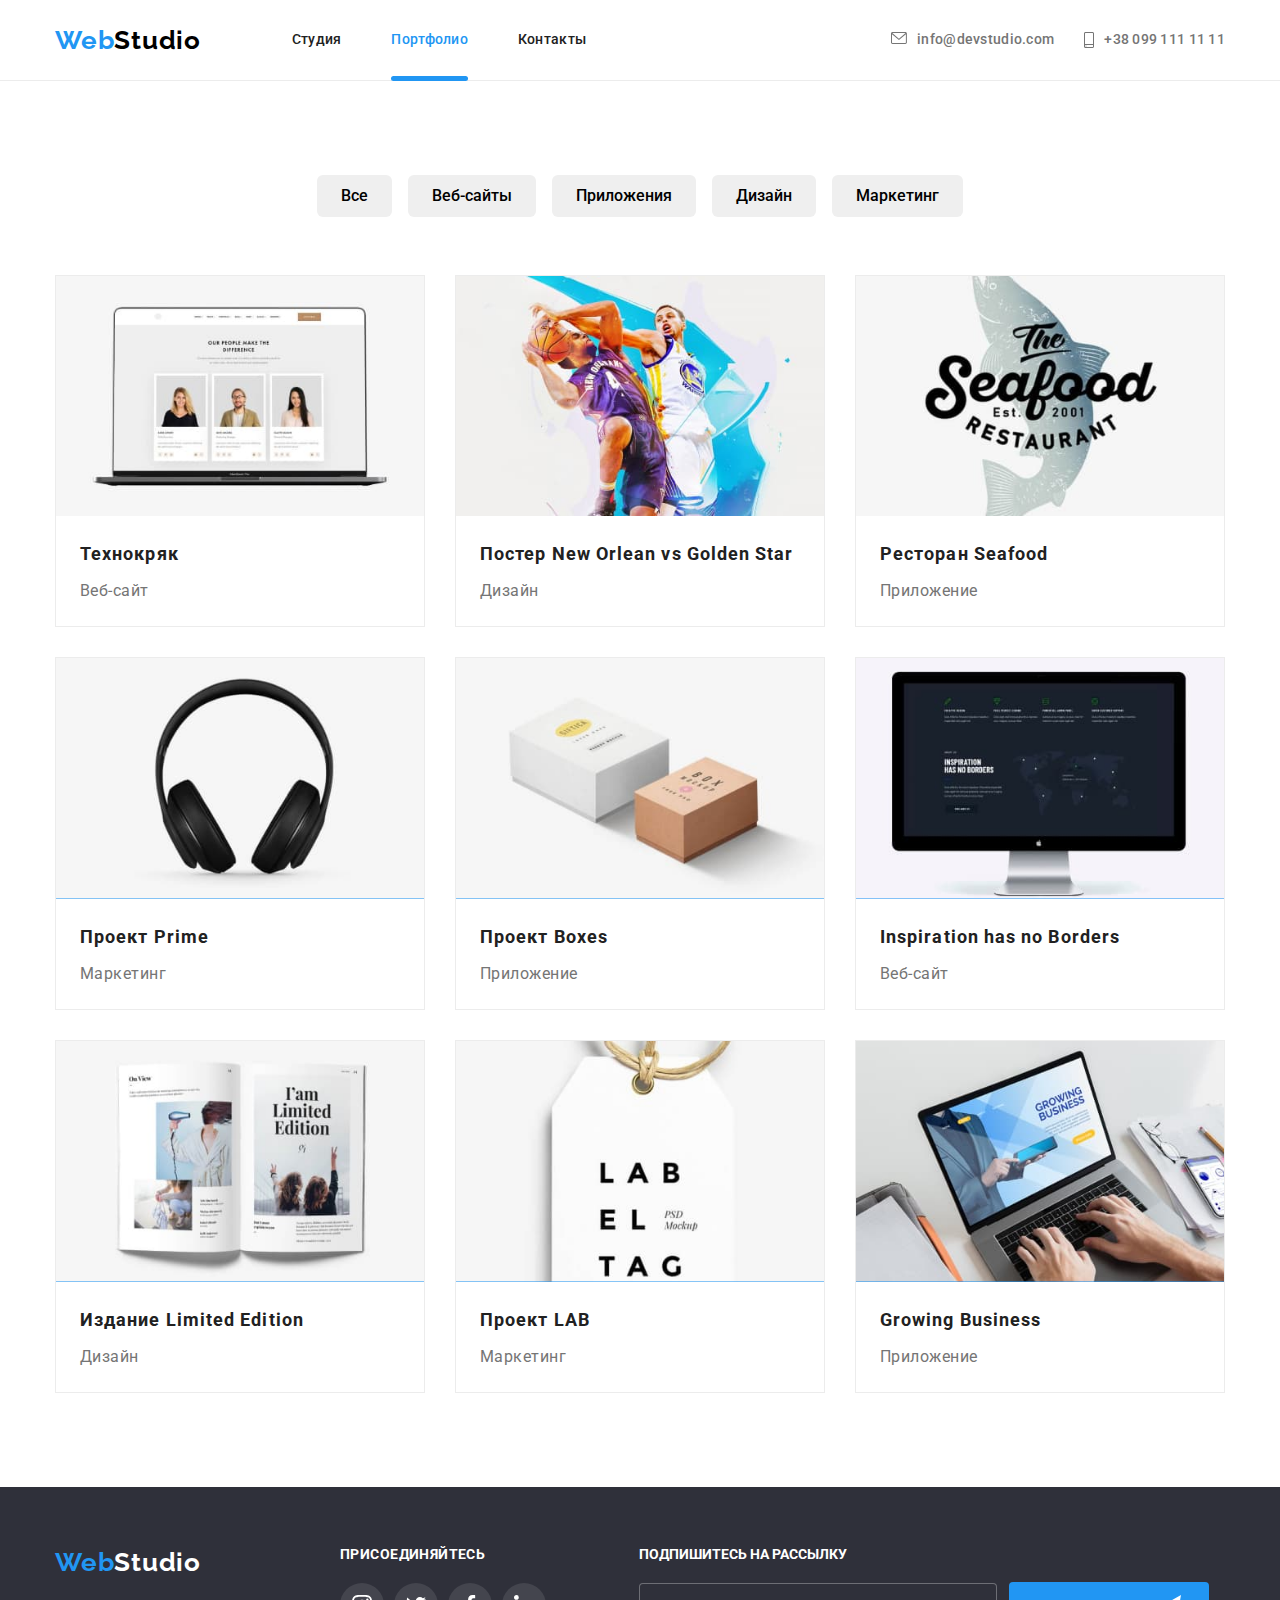
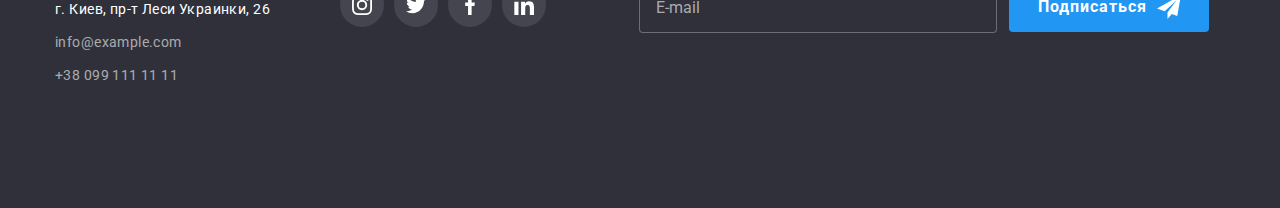
==== portfolio.html @ f733507c "запушил дз №8" ====
<!DOCTYPE html>
<html lang="ru">
  <head>
    <meta charset="UTF-8" />
    <meta http-equiv="X-UA-Compatible" content="IE=edge" />
    <meta name="viewport" content="width=device-width, initial-scale=1.0" />
    <title>Document</title>
    <link rel="preconnect" href="https://fonts.googleapis.com" />
    <link rel="preconnect" href="https://fonts.gstatic.com" crossorigin />
    <link
      href="https://fonts.googleapis.com/css2?family=Raleway:wght@700&family=Roboto:wght@400;500;700;900&display=swap"
      rel="stylesheet"
    />
    <link
      rel="stylesheet"
      href="https://cdnjs.cloudflare.com/ajax/libs/modern-normalize/1.1.0/modern-normalize.min.css"
    />
    <link rel="stylesheet" href="./css/main.min.css" />
  </head>
  <body>
    <header class="header">
      <div class="container--flex container">
        <div class="mobile-menu" id="mobile-menu" data-menu>
          <nav class="site-nav">
            <ul class="site-nav__list">
              <li class="site-nav__item">
                <a href="./index.html" class="site-nav__link">Студия</a>
              </li>
              <li class="site-nav__item">
                <a href="./portfolio.html" class="site-nav__link site-nav__link--current"
                  >Портфолио</a
                >
              </li>
              <li class="site-nav__item"><a href="" class="site-nav__link">Контакты</a></li>
            </ul>
          </nav>
          <ul class="contacts">
            <li class="contacts__item">
              <a class="contacts__link contacts__link--mail" href="mailto:info@devstudio.com">
                <svg class="contacts__icon contacts__icon--envelope">
                  <use href="./images/studio/sprite.svg#icon-envelope"></use>
                </svg>
                info@devstudio.com</a
              >
            </li>
            <li class="contacts__item">
              <a class="contacts__link contacts__link--tel" href="tel:+380991111111">
                <svg class="contacts__icon contacts__icon--smartphone">
                  <use href="./images/studio/sprite.svg#icon-smartphone"></use>
                </svg>
                +38 099 111 11 11</a
              >
            </li>
          </ul>
          <ul class="mobile-menu__list">
            <li class="mobile-menu__item"><a href="" class="mobile-menu__link">Intagram</a></li>
            <li class="mobile-menu__item"><a href="" class="mobile-menu__link">Twitter</a></li>
            <li class="mobile-menu__item"><a href="" class="mobile-menu__link">Facebook</a></li>
            <li class="mobile-menu__item"><a href="" class="mobile-menu__link">Linkedin</a></li>
          </ul>
        </div>
        <a class="header__logo" href="/">Web<span class="header__studio">Studio</span></a>
        <button
          type="button"
          -
          class="menu-button"
          aria-expanded="false"
          aria-controls="mobile-menu"
          data-menu-button
        >
          <svg
            class="mobile-button__icon"
            width="40px"
            height="40px"
            aria-label="Переключатель мобильного меню"
          >
            <use
              href="./images/mobile-menu-sprite.svg#icon-menu_40px"
              class="mobile-button__icon--menu"
            ></use>
            <use
              href="./images/mobile-menu-sprite.svg#icon-close_40px"
              class="mobile-button__icon--close"
            ></use>
          </svg>
        </button>
      </div>
    </header>
    <main>
      <section class="projects">
        <div class="container">
          <ul class="projects__list">
            <li class="projects__item"><button class="projects__btn" type="button">Все</button></li>
            <li class="projects__item">
              <button class="projects__btn" type="button">Веб-сайты</button>
            </li>
            <li class="projects__item">
              <button class="projects__btn" type="button">Приложения</button>
            </li>
            <li class="projects__item">
              <button class="projects__btn" type="button">Дизайн</button>
            </li>
            <li class="projects__item">
              <button class="projects__btn" type="button">Маркетинг</button>
            </li>
          </ul>
          <h1 class="visually-hidden">Примеры работ</h1>
          <ul class="works">
            <li class="works__item">
              <a class="works__link" href="">
                <div class="thumb">
                  <img
                    srcset="
                      ./images/portfolio/works-354px.jpg    354w,
                      ./images/portfolio/works-370px.jpg    370w,
                      ./images/portfolio/works-450px.jpg    450w,
                      ./images/portfolio/works-354px@2x.jpg 708w,
                      ./images/portfolio/works-370px@2x.jpg 740w,
                      ./images/portfolio/works-450px@2x.jpg 900w
                    "
                    src="./images/portfolio/works-354px.jpg"
                    sizes="(min-width:1200px)   33vw, (min-width:768px) 50vw, 100vw"
                    alt="Монитор с порртретами"
                    class="thumb__image"
                  />
                  <div class="thumb__description">
                    <p class="thumb__text">
                      Ресурс предлагает комплексные предложения с разным уровнем функционала и
                      сервисов. Все это позволит посетителю получить исчерпывающие сведения о
                      компании или частном лице.
                    </p>
                  </div>
                </div>
                <div class="works__name">
                  <h2 class="works__title">Технокряк</h2>
                  <p class="works__text">Веб-сайт</p>
                </div>
              </a>
            </li>
            <li class="works__item">
              <a class="works__link" href="">
                <div class="thumb">
                  <img
                    srcset="
                      ./images/portfolio/works1-354px.jpg    354w,
                      ./images/portfolio/works1-370px.jpg    370w,
                      ./images/portfolio/works1-450px.jpg    450w,
                      ./images/portfolio/works1-354px@2x.jpg 708w,
                      ./images/portfolio/works1-370px@2x.jpg 740w,
                      ./images/portfolio/works1-450px@2x.jpg 900w
                    "
                    src="./images/portfolio/works1-354px.jpg"
                    sizes="(min-width:1200px)   33vw, (min-width:768px) 50vw, 100vw"
                    alt="Игра в баскетбол"
                    class="thumb__image"
                  />
                  <div class="thumb__description">
                    <p class="thumb__text">
                      Ресурс предлагает комплексные предложения с разным уровнем функционала и
                      сервисов. Все это позволит посетителю получить исчерпывающие сведения о
                      компании или частном лице.
                    </p>
                  </div>
                </div>
                <div class="works__name">
                  <h2 class="works__title">Постер New Orlean vs Golden Star</h2>
                  <p class="works__text">Дизайн</p>
                </div>
              </a>
            </li>
            <li class="works__item">
              <a class="works__link" href="">
                <div class="thumb">
                  <img
                    srcset="
                      ./images/portfolio/works2-354px.jpg    354w,
                      ./images/portfolio/works2-370px.jpg    370w,
                      ./images/portfolio/works2-450px.jpg    450w,
                      ./images/portfolio/works2-354px@2x.jpg 708w,
                      ./images/portfolio/works2-370px@2x.jpg 740w,
                      ./images/portfolio/works2-450px@2x.jpg 900w
                    "
                    src="./images/portfolio/works2-354px.jpg"
                    sizes="(min-width:1200px)   33vw, (min-width:768px) 50vw, 100vw"
                    alt="Логотип ресторана"
                    class="thumb__image"
                  />
                  <div class="thumb__description">
                    <p class="thumb__text">
                      Ресурс предлагает комплексные предложения с разным уровнем функционала и
                      сервисов. Все это позволит посетителю получить исчерпывающие сведения о
                      компании или частном лице.
                    </p>
                  </div>
                </div>
                <div class="works__name">
                  <h2 class="works__title">Ресторан Seafood</h2>
                  <p class="works__text">Приложение</p>
                </div>
              </a>
            </li>
            <li class="works__item">
              <a class="works__link" href="">
                <div class="thumb">
                  <img
                    srcset="
                      ./images/portfolio/works3-354px.jpg    354w,
                      ./images/portfolio/works3-370px.jpg    370w,
                      ./images/portfolio/works3-450px.jpg    450w,
                      ./images/portfolio/works3-354px@2x.jpg 708w,
                      ./images/portfolio/works3-370px@2x.jpg 740w,
                      ./images/portfolio/works3-450px@2x.jpg 900w
                    "
                    src="./images/portfolio/works3-354px.jpg"
                    sizes="(min-width:1200px)   33vw, (min-width:768px) 50vw, 100vw"
                    alt="Наушники"
                    class="thumb__image"
                  />
                  <div class="thumb__description">
                    <p class="thumb__text">
                      Ресурс предлагает комплексные предложения с разным уровнем функционала и
                      сервисов. Все это позволит посетителю получить исчерпывающие сведения о
                      компании или частном лице.
                    </p>
                  </div>
                </div>
                <div class="works__name">
                  <h2 class="works__title">Проект Prime</h2>
                  <p class="works__text">Маркетинг</p>
                </div>
              </a>
            </li>
            <li class="works__item">
              <a class="works__link" href=""
                ><div class="thumb">
                  <img
                    srcset="
                      ./images/portfolio/works4-354px.jpg    354w,
                      ./images/portfolio/works4-370px.jpg    370w,
                      ./images/portfolio/works4-450px.jpg    450w,
                      ./images/portfolio/works4-354px@2x.jpg 708w,
                      ./images/portfolio/works4-370px@2x.jpg 740w,
                      ./images/portfolio/works4-450px@2x.jpg 900w
                    "
                    src="./images/portfolio/works4-354px.jpg"
                    sizes="(min-width:1200px)   33vw, (min-width:768px) 50vw, 100vw"
                    alt="Коробки"
                    class="thumb__image"
                  />
                  <div class="thumb__description">
                    <p class="thumb__text">
                      Ресурс предлагает комплексные предложения с разным уровнем функционала и
                      сервисов. Все это позволит посетителю получить исчерпывающие сведения о
                      компании или частном лице.
                    </p>
                  </div>
                </div>
                <div class="works__name">
                  <h2 class="works__title">Проект Boxes</h2>
                  <p class="works__text">Приложение</p>
                </div>
              </a>
            </li>
            <li class="works__item">
              <a class="works__link" href=""
                ><div class="thumb">
                  <img
                    srcset="
                      ./images/portfolio/works5-354px.jpg    354w,
                      ./images/portfolio/works5-370px.jpg    370w,
                      ./images/portfolio/works5-450px.jpg    450w,
                      ./images/portfolio/works5-354px@2x.jpg 708w,
                      ./images/portfolio/works5-370px@2x.jpg 740w,
                      ./images/portfolio/works5-450px@2x.jpg 900w
                    "
                    src="./images/portfolio/works5-354px.jpg"
                    sizes="(min-width:1200px)   33vw, (min-width:768px) 50vw, 100vw"
                    alt="Монитор"
                    class="thumb__image"
                  />
                  <div class="thumb__description">
                    <p class="thumb__text">
                      Ресурс предлагает комплексные предложения с разным уровнем функционала и
                      сервисов. Все это позволит посетителю получить исчерпывающие сведения о
                      компании или частном лице.
                    </p>
                  </div>
                </div>
                <div class="works__name">
                  <h2 class="works__title">Inspiration has no Borders</h2>
                  <p class="works__text">Веб-сайт</p>
                </div>
              </a>
            </li>
            <li class="works__item">
              <a class="works__link" href=""
                ><div class="thumb">
                  <img
                    srcset="
                      ./images/portfolio/works6-354px.jpg    354w,
                      ./images/portfolio/works6-370px.jpg    370w,
                      ./images/portfolio/works6-450px.jpg    450w,
                      ./images/portfolio/works6-354px@2x.jpg 708w,
                      ./images/portfolio/works6-370px@2x.jpg 740w,
                      ./images/portfolio/works6-450px@2x.jpg 900w
                    "
                    src="./images/portfolio/works6-354px.jpg"
                    sizes="(min-width:1200px)   33vw, (min-width:768px) 50vw, 100vw"
                    alt="Журнал"
                    class="thumb__image"
                  />
                  <div class="thumb__description">
                    <p class="thumb__text">
                      Ресурс предлагает комплексные предложения с разным уровнем функционала и
                      сервисов. Все это позволит посетителю получить исчерпывающие сведения о
                      компании или частном лице.
                    </p>
                  </div>
                </div>
                <div class="works__name">
                  <h2 class="works__title">Издание Limited Edition</h2>
                  <p class="works__text">Дизайн</p>
                </div>
              </a>
            </li>
            <li class="works__item">
              <a class="works__link" href=""
                ><div class="thumb">
                  <img
                    srcset="
                      ./images/portfolio/works7-354px.jpg    354w,
                      ./images/portfolio/works7-370px.jpg    370w,
                      ./images/portfolio/works7-450px.jpg    450w,
                      ./images/portfolio/works7-354px@2x.jpg 708w,
                      ./images/portfolio/works7-370px@2x.jpg 740w,
                      ./images/portfolio/works7-450px@2x.jpg 900w
                    "
                    src="./images/portfolio/works7-354px.jpg"
                    sizes="(min-width:1200px)   33vw, (min-width:768px) 50vw, 100vw"
                    alt="Бирка с названием"
                    class="thumb__image"
                  />
                  <div class="thumb__description">
                    <p class="thumb__text">
                      Ресурс предлагает комплексные предложения с разным уровнем функционала и
                      сервисов. Все это позволит посетителю получить исчерпывающие сведения о
                      компании или частном лице.
                    </p>
                  </div>
                </div>
                <div class="works__name">
                  <h2 class="works__title">Проект LAB</h2>
                  <p class="works__text">Маркетинг</p>
                </div>
              </a>
            </li>
            <li class="works__item">
              <a class="works__link" href=""
                ><div class="thumb">
                  <img
                    srcset="
                      ./images/portfolio/works8-354px.jpg    354w,
                      ./images/portfolio/works8-370px.jpg    370w,
                      ./images/portfolio/works8-450px.jpg    450w,
                      ./images/portfolio/works8-354px@2x.jpg 708w,
                      ./images/portfolio/works8-370px@2x.jpg 740w,
                      ./images/portfolio/works8-450px@2x.jpg 900w
                    "
                    src="./images/portfolio/works8-354px.jpg"
                    sizes="(min-width:1200px)   33vw, (min-width:768px) 50vw, 100vw"
                    alt="Работа за ноутбуком"
                    class="thumb__image"
                  />
                  <div class="thumb__description">
                    <p class="thumb__text">
                      Ресурс предлагает комплексные предложения с разным уровнем функционала и
                      сервисов. Все это позволит посетителю получить исчерпывающие сведения о
                      компании или частном лице.
                    </p>
                  </div>
                </div>
                <div class="works__name">
                  <h2 class="works__title">Growing Business</h2>
                  <p class="works__text">Приложение</p>
                </div>
              </a>
            </li>
          </ul>
        </div>
      </section>
    </main>
    <footer class="footer">
      <div class="container">
        <div class="flexbox">
          <div class="info">
            <a class="header__logo" href="/"
              >Web<span class="header__studio--white">Studio</span></a
            >
            <ul class="info__list">
              <li class="info__item">
                <p class="info__adress">г. Киев, пр-т Леси Украинки, 26</p>
              </li>
              <li class="info__item">
                <a class="info__link" href="mailto:info@example.com">info@example.com</a>
              </li>
              <li class="info__item">
                <a class="info__link" href="tel:+380991111111">+38 099 111 11 11</a>
              </li>
            </ul>
          </div>
          <div class="footer__socials">
            <h2 class="socials__title">Присоединяйтесь</h2>
            <ul class="socials socials--footer">
              <li class="socials__item">
                <a href="" class="socials__link socials__link--white">
                  <svg class="socials__icon">
                    <use href="./images/studio/sprite.svg#icon-instagram"></use>
                  </svg>
                </a>
              </li>
              <li class="socials__item">
                <a href="" class="socials__link socials__link--white">
                  <svg class="socials__icon">
                    <use href="./images/studio/sprite.svg#icon-twitter"></use>
                  </svg>
                </a>
              </li>
              <li class="socials__item">
                <a href="" class="socials__link socials__link--white">
                  <svg class="socials__icon">
                    <use href="./images/studio/sprite.svg#icon-facebook"></use>
                  </svg>
                </a>
              </li>
              <li class="socials__item">
                <a href="" class="socials__link socials__link--white">
                  <svg class="socials__icon">
                    <use href="./images/studio/sprite.svg#icon-linkedin"></use>
                  </svg>
                </a>
              </li>
            </ul>
          </div>
          <form class="subscribe" name="subscribe">
            <label class="subscribe__label" for="footer-label">ПОДПИШИТЕСЬ НА РАССЫЛКУ</label>
            <input
              class="subscribe__input"
              type="email"
              name="email"
              placeholder="E-mail"
              id="footer-label"
            />
            <button class="subscribe__button" type="submit">
              <span class="subscribe__text">Подписаться</span>
              <svg class="subscribe__icon" height="24px" weith="24px">
                <use href="./images/studio/sprite.svg#icon-send"></use>
              </svg>
            </button>
          </form>
        </div>
      </div>
    </footer>
    <script src="./js/menu.js"></script>
  </body>
</html>
---- css/main.min.css ----
html{-webkit-box-sizing:border-box;box-sizing:border-box}*,*::before,*::after{-webkit-box-sizing:inherit;box-sizing:inherit}body{color:#757575}:root{--main-animation: cubic-bezier(0.4, 0, 0.2, 1)}.container{padding-left:15px;padding-right:15px;margin:0 auto;width:100%}@media screen and (min-width: 480px){.container{width:480px}}@media screen and (min-width: 768px){.container{width:768px}}@media screen and (min-width: 1200px){.container{width:1200px}}.container--flex{display:-webkit-box;display:-ms-flexbox;display:flex;-webkit-box-align:center;-ms-flex-align:center;align-items:center;-webkit-box-pack:justify;-ms-flex-pack:justify;justify-content:space-between}@media screen and (min-width: 768px){.container--flex{-webkit-box-orient:horizontal;-webkit-box-direction:reverse;-ms-flex-direction:row-reverse;flex-direction:row-reverse;-webkit-box-pack:justify;-ms-flex-pack:justify;justify-content:space-between}}.section{padding-top:60px;padding-bottom:60px}@media screen and (min-width: 1200px){.section{padding-bottom:0;padding-top:94px}}.section__title{margin-top:0;margin-bottom:50px;color:#212121;text-align:center}.visually-hidden{position:absolute;white-space:nowrap;margin:-1px;width:1px;height:1px;overflow:hidden;border:0;padding:0;clip:rect(0 0 0 0);-webkit-clip-path:inset(50%);clip-path:inset(50%)}body{font-family:Roboto,sans-serif}main{letter-spacing:.03em}.header__logo{font-family:Raleway,cursive;font-weight:700;font-size:24px;line-height:1.16;letter-spacing:.03em}@media screen and (min-width: 1200px){.header__logo{font-size:26px;line-height:1.19}}.site-nav__link{font-weight:500;font-size:40px;line-height:1.18;letter-spacing:.02em}@media screen and (min-width: 768px){.site-nav__link{font-size:14px;line-height:1.14}}.contacts__link--tel{font-size:34px;line-height:1.18;font-weight:500;letter-spacing:.02em}.contacts__link--mail{font-size:24px;line-height:1.16;font-weight:500;letter-spacing:.02em}@media screen and (min-width: 768px){.contacts__link{font-weight:500;font-size:12px;line-height:1.16;letter-spacing:.02em}}@media screen and (min-width: 1200px){.contacts__link{font-size:14px;line-height:1.14}}.mobile-menu__item{font-weight:500;font-size:18px;line-height:1.2;letter-spacing:.02em}.hero__button{font-weight:700;font-size:16px;line-height:1.9;letter-spacing:.06em}.section__title{font-weight:700;font-size:36px;line-height:1.17}.hero__title{font-family:"Roboto";font-weight:900;font-size:26px;line-height:1.62;text-align:center;letter-spacing:.06em;text-transform:uppercase}@media screen and (min-width: 1200px){.hero__title{font-size:44px;line-height:1.36}}.feutures__title{font-weight:700;font-size:14px;line-height:1.14;text-transform:uppercase}.feutures__text{font-size:14px;line-height:1.71}.examples__text{font-weight:700;font-size:14px;line-height:1.14;text-align:center;letter-spacing:.03em;text-transform:uppercase}.staff__name{font-weight:500;font-size:16px;line-height:1.19}.info__adress{font-size:14px;line-height:1.71;letter-spacing:.03em}.info__link{font-size:14px;line-height:1.71;letter-spacing:.03em}.socials__title{font-weight:700;font-size:14px;line-height:1.14;letter-spacing:.03em;text-transform:uppercase}.subscribe__label{font-weight:700;font-size:14px;line-height:1.14;text-transform:uppercase}.subscribe__input::-webkit-input-placeholder{font-weight:400;font-size:16px;line-height:1.25}.subscribe__input::-moz-placeholder{font-weight:400;font-size:16px;line-height:1.25}.subscribe__input:-ms-input-placeholder{font-weight:400;font-size:16px;line-height:1.25}.subscribe__input::-ms-input-placeholder{font-weight:400;font-size:16px;line-height:1.25}.subscribe__input::placeholder{font-weight:400;font-size:16px;line-height:1.25}.subscribe__button{font-weight:700;font-size:16px;line-height:1.87;letter-spacing:.06em}.projects__btn{font-family:Roboto,sans-serif;font-weight:500;font-size:16px;line-height:1.6}.works__title{font-weight:700;font-size:18px;line-height:2;letter-spacing:.06em}.works__text{font-size:16px;line-height:1.9}.thumb__text{font-weight:400;font-size:18px;line-height:28px}.request__text{font-weight:700;font-size:20px;line-height:1.15}.request__label{font-weight:400;font-size:12px;line-height:1.17;letter-spacing:.01em}.comment-area::-webkit-input-placeholder{font-weight:400;font-size:12px;line-height:14px;letter-spacing:.01em}.comment-area::-moz-placeholder{font-weight:400;font-size:12px;line-height:14px;letter-spacing:.01em}.comment-area:-ms-input-placeholder{font-weight:400;font-size:12px;line-height:14px;letter-spacing:.01em}.comment-area::-ms-input-placeholder{font-weight:400;font-size:12px;line-height:14px;letter-spacing:.01em}.comment-area::placeholder{font-weight:400;font-size:12px;line-height:14px;letter-spacing:.01em}.agreement__label{font-weight:400;font-size:12px;line-height:1.16;letter-spacing:.03em}@media screen and (min-width: 1200px){.agreement__label{font-size:14px;line-height:1.71}}.send__button{font-weight:700;font-size:16px;line-height:1.87;letter-spacing:.06em}.mobile-menu__list,.works,.projects__list,.info__list,.clients__list,.staff,.examples,.feutures,.contacts,.site-nav__list{padding:0;margin:0;list-style:none}.header{border-bottom:1px solid #ececec;position:relative}.header__logo{text-decoration:none;color:#2196f3}@media screen and (max-width: 767px){.mobile-menu.is-open~.header__logo{opacity:0}}.header__studio{color:#000}.header__studio--white{color:#fff}@media screen and (min-width: 768px){.site-nav{display:-webkit-box;display:-ms-flexbox;display:flex;margin-right:84px}}@media screen and (min-width: 1200px){.site-nav{margin-right:305px}}@media screen and (min-width: 768px){.site-nav__list{display:-webkit-box;display:-ms-flexbox;display:flex}}.site-nav__item:not(:last-child){margin-right:50px}@media screen and (max-width: 767px){.site-nav__item:not(:last-child){margin-bottom:32px;margin-right:0}}@media screen and (max-width: 767px){.site-nav__item:last-child{margin-bottom:302px}}.site-nav__link{color:#212121;text-decoration:none;-webkit-transition:color 250ms var(--main-animation);transition:color 250ms var(--main-animation)}@media screen and (min-width: 768px){.site-nav__link{display:block;padding-top:32px;padding-bottom:32px}}.site-nav__link:hover,.site-nav__link:focus{color:#2196f3}.site-nav__link--current{color:#2196f3;position:relative}@media screen and (min-width: 768px){.site-nav__link--current::after{content:"";position:absolute;bottom:-1px;right:0;height:5px;width:100%;border-radius:5px;background:#2196f3}}.contacts{display:-webkit-box;display:-ms-flexbox;display:flex;margin-bottom:64px;-webkit-box-pack:center;-ms-flex-pack:center;justify-content:center;-webkit-box-orient:vertical;-webkit-box-direction:reverse;-ms-flex-direction:column-reverse;flex-direction:column-reverse}@media screen and (min-width: 768px){.contacts{margin-bottom:0;-webkit-box-orient:vertical;-webkit-box-direction:normal;-ms-flex-direction:column;flex-direction:column}}@media screen and (min-width: 1200px){.contacts{-webkit-box-orient:horizontal;-webkit-box-direction:normal;-ms-flex-direction:row;flex-direction:row}}.contacts__icon{display:none;margin-right:10px;fill:currentColor}.contacts__icon--envelope{width:16px;height:12px}.contacts__icon--smartphone{width:10px;height:16px}@media screen and (min-width: 767px){.contacts__icon{display:block}}@media screen and (min-width: 1200px){.contacts__item:not(:last-child){margin-right:30px}}.contacts__link{text-decoration:none;color:#757575;display:-webkit-box;display:-ms-flexbox;display:flex;-webkit-transition:color 250ms var(--main-animation);transition:color 250ms var(--main-animation)}.contacts__link:hover,.contacts__link:focus{color:#2196f3}@media screen and (min-width: 1200px){.contacts__link{padding-top:32px;padding-bottom:32px}}@media screen and (max-width: 767px){.contacts__link--tel{color:#2196f3;margin-bottom:32px}}@media screen and (min-width: 768px){.contacts__link--mail{margin-bottom:10px}}@media screen and (min-width: 1200px){.contacts__link--mail{margin-bottom:0}}.hero{display:block;padding-bottom:200px;padding-top:200px;text-align:center}.hero__title{margin-left:auto;margin-right:auto;width:360px;margin-top:0;margin-bottom:30px;color:#fff}@media screen and (min-width: 1200px){.hero__title{width:700px}}.overlay{max-width:1600px;height:600px;margin-left:auto;margin-right:auto;background-image:-webkit-gradient(linear, left top, right top, from(rgba(47, 48, 58, 0.4)), to(rgba(47, 48, 58, 0.4))),url("/images/studio/Header-480px.jpg");background-image:linear-gradient(to right, rgba(47, 48, 58, 0.4), rgba(47, 48, 58, 0.4)),url("/images/studio/Header-480px.jpg");background-size:cover;background-position:center}@media screen and (min-device-pixel-ratio: 2),screen and (-webkit-min-device-pixel-ratio: 2),screen and (min-resolution: 2dppx),screen and (min-resolution: 192dpi){.overlay{background-image:-webkit-gradient(linear, left top, right top, from(rgba(47, 48, 58, 0.4)), to(rgba(47, 48, 58, 0.4))),url("/images/studio/Header-480px@2x.jpg");background-image:linear-gradient(to right, rgba(47, 48, 58, 0.4), rgba(47, 48, 58, 0.4)),url("/images/studio/Header-480px@2x.jpg")}}@media screen and (min-width: 481px){.overlay{background-image:-webkit-gradient(linear, left top, right top, from(rgba(47, 48, 58, 0.4)), to(rgba(47, 48, 58, 0.4))),url("/images/studio/Header-768px.jpg");background-image:linear-gradient(to right, rgba(47, 48, 58, 0.4), rgba(47, 48, 58, 0.4)),url("/images/studio/Header-768px.jpg")}}@media screen and (min-width: 481px)and (min-device-pixel-ratio: 2),screen and (min-width: 481px)and (-webkit-min-device-pixel-ratio: 2),screen and (min-width: 481px)and (min-resolution: 2dppx),screen and (min-width: 481px)and (min-resolution: 192dpi){.overlay{background-image:-webkit-gradient(linear, left top, right top, from(rgba(47, 48, 58, 0.4)), to(rgba(47, 48, 58, 0.4))),url("/images/studio/Header-768px@2x.jpg");background-image:linear-gradient(to right, rgba(47, 48, 58, 0.4), rgba(47, 48, 58, 0.4)),url("/images/studio/Header-768px@2x.jpg")}}@media screen and (min-width: 769px){.overlay{background-image:-webkit-gradient(linear, left top, right top, from(rgba(47, 48, 58, 0.4)), to(rgba(47, 48, 58, 0.4))),url("/images/studio/Header-1600px.jpg");background-image:linear-gradient(to right, rgba(47, 48, 58, 0.4), rgba(47, 48, 58, 0.4)),url("/images/studio/Header-1600px.jpg")}}@media screen and (min-width: 769px)and (min-device-pixel-ratio: 2),screen and (min-width: 769px)and (-webkit-min-device-pixel-ratio: 2),screen and (min-width: 769px)and (min-resolution: 2dppx),screen and (min-width: 769px)and (min-resolution: 192dpi){.overlay{background-image:-webkit-gradient(linear, left top, right top, from(rgba(47, 48, 58, 0.4)), to(rgba(47, 48, 58, 0.4))),url("/images/studio/Header-1600px@2x.jpg");background-image:linear-gradient(to right, rgba(47, 48, 58, 0.4), rgba(47, 48, 58, 0.4)),url("/images/studio/Header-1600px@2x.jpg")}}.hero__button{height:50px;min-width:200px;display:inline-block;border-radius:4px;padding:10px 32px;background:#2196f3;color:#fff;text-align:center;border-color:rgba(0,0,0,0);cursor:pointer;text-decoration:none;-webkit-transition:background-color 250ms var(--main-animation);transition:background-color 250ms var(--main-animation)}.hero__button:hover,.hero__button:focus{background-color:#188ce8}.feutures{display:-webkit-box;display:-ms-flexbox;display:flex;-ms-flex-wrap:wrap;flex-wrap:wrap}@media screen and (min-width: 768px){.feutures{margin:-15px}}@media screen and (min-width: 1200px){.feutures{-ms-flex-wrap:nowrap;flex-wrap:nowrap}}.feutures__icon{width:70px;height:70px}.feutures__image{height:120px;border-radius:3px;display:-webkit-box;display:-ms-flexbox;display:flex;background-color:#f5f4fa;-webkit-box-pack:center;-ms-flex-pack:center;justify-content:center;-webkit-box-align:center;-ms-flex-align:center;align-items:center}.feutures__title{margin-left:auto;margin-right:auto;margin-top:30px;margin-bottom:10px;color:#212121}.feutures__text{margin-top:0;margin-bottom:0}@media screen and (max-width: 767px){.feutures__item{display:-webkit-box;display:-ms-flexbox;display:flex;-webkit-box-orient:vertical;-webkit-box-direction:normal;-ms-flex-direction:column;flex-direction:column}}@media screen and (min-width: 768px){.feutures__item{width:calc((100% - 60px)/2);margin:15px}}@media screen and (min-width: 1200px){.feutures__item{width:calc((100% - 120px)/4)}}@media screen and (max-width: 767px){.feutures__item:not(:last-child){margin-bottom:30px}}.example{padding-bottom:94px}@media screen and (max-width: 1199px){.example{display:none}}.examples{-webkit-box-pack:center;-ms-flex-pack:center;justify-content:center;display:-webkit-box;display:-ms-flexbox;display:flex}.examples__item:not(:last-child){margin-right:30px}.examples__item{position:relative}.examples__thumb{display:-webkit-box;display:-ms-flexbox;display:flex;position:absolute;bottom:0%;width:370px;height:70px;-webkit-box-pack:center;-ms-flex-pack:center;justify-content:center;-webkit-box-align:center;-ms-flex-align:center;align-items:center;background-color:rgba(47,48,58,.8)}.examples__text{color:#fff}.examples__link{text-decoration:none}.socials{display:-webkit-box;display:-ms-flexbox;display:flex;list-style:none;padding-top:16px;padding-left:0;padding-bottom:24px;-webkit-box-pack:center;-ms-flex-pack:center;justify-content:center}@media screen and (min-width: 1200px){.socials{padding-bottom:30px}}.socials__link{-webkit-box-pack:center;-ms-flex-pack:center;justify-content:center;-webkit-box-align:center;-ms-flex-align:center;align-items:center;border-radius:50%;width:44px;height:44px;display:-webkit-box;display:-ms-flexbox;display:flex;color:#afb1b8;background-color:rgba(255,255,255,.1);-webkit-transition:color 250ms var(--main-animation),background-color 250ms var(--main-animation);transition:color 250ms var(--main-animation),background-color 250ms var(--main-animation)}.socials__link:focus,.socials__link:hover{background-color:#2196f3;color:#fff}.socials__link--white{color:#fff}.socials__item{width:44px;height:44px;border-radius:50%}.socials__item:not(:last-child){margin-right:10px}.socials__icon{width:20px;height:20px;fill:currentColor}.footer__socials{display:-webkit-box;display:-ms-flexbox;display:flex;-webkit-box-orient:vertical;-webkit-box-direction:normal;-ms-flex-direction:column;flex-direction:column}@media screen and (max-width: 1199px){.footer__socials{-webkit-box-align:center;-ms-flex-align:center;align-items:center}}.socials--footer{margin:0;padding-top:20px}@media screen and (min-width: 768px){.socials--footer{padding-left:0;padding-right:0;padding-bottom:0}}.socials__title{color:#fff;margin-bottom:0;margin-top:0}.members{padding-bottom:94px;background-color:#f5f4fa}.staff__image{display:block;max-width:100%}.staff{text-align:center}@media screen and (min-width: 768px){.staff{display:-webkit-box;display:-ms-flexbox;display:flex;-ms-flex-wrap:wrap;flex-wrap:wrap;margin:-15px}}@media screen and (min-width: 1200px){.staff{-ms-flex-wrap:nowrap;flex-wrap:nowrap}}.staff__item{border-radius:4px;-webkit-box-shadow:1px 3px 5px rgba(47,48,58,.4);box-shadow:1px 3px 5px rgba(47,48,58,.4);margin-bottom:30px;background-color:#fff}@media screen and (min-width: 768px){.staff__item{margin:15px;width:calc((100% - 60px)/2)}}@media screen and (min-width: 1200px){.staff__item{width:calc((100% - 120px)/4)}}.staff__name{margin-top:30px;margin-bottom:0;color:#212121}.staff__post{margin-top:10px;margin-bottom:0;color:#757575}.clients{padding-top:94px;padding-bottom:94px}.clients__list{display:-webkit-box;display:-ms-flexbox;display:flex;-ms-flex-wrap:wrap;flex-wrap:wrap;margin:-15px;padding:0;list-style:none}@media screen and (min-width: 1200px){.clients__list{-ms-flex-wrap:nowrap;flex-wrap:nowrap}}.clients__link{display:-webkit-box;display:-ms-flexbox;display:flex;-webkit-box-pack:center;-ms-flex-pack:center;justify-content:center;-webkit-box-align:center;-ms-flex-align:center;align-items:center;text-decoration:none;width:100%;color:#afb1b8;border:1px solid #afb1b8;border-radius:4px;-webkit-transition:color 250ms var(--main-animation),border-color 250ms var(--main-animation);transition:color 250ms var(--main-animation),border-color 250ms var(--main-animation)}.clients__link:hover,.clients__link:focus{border-color:#2196f3;color:#2196f3}.clients__icon{fill:currentColor}.clients__item{display:-webkit-box;display:-ms-flexbox;display:flex;height:92px;margin:15px;width:calc((100% - 60px)/2)}@media screen and (min-width: 768px){.clients__item{width:calc((100% - 90px)/3)}}@media screen and (min-width: 1200px){.clients__item{width:calc((100% - 180px)/6)}}@media screen and (min-width: 767px){.flexbox{display:-webkit-box;display:-ms-flexbox;display:flex;-ms-flex-wrap:wrap;flex-wrap:wrap}}@media screen and (min-width: 1200px){.flexbox{-ms-flex-wrap:nowrap;flex-wrap:nowrap}}.footer{display:-webkit-box;display:-ms-flexbox;display:flex;padding-top:60px;padding-bottom:60px;background-color:#2f303a}.info{display:-webkit-box;display:-ms-flexbox;display:flex;-webkit-box-orient:vertical;-webkit-box-direction:normal;-ms-flex-direction:column;flex-direction:column;-webkit-box-align:center;-ms-flex-align:center;align-items:center;margin-bottom:60px}@media screen and (min-width: 768px){.info{margin-left:76px;margin-right:165px}}@media screen and (min-width: 1200px){.info{margin-left:0;margin-right:70px;-webkit-box-align:stretch;-ms-flex-align:stretch;align-items:stretch}}.info__list{display:-webkit-box;display:-ms-flexbox;display:flex;-webkit-box-orient:vertical;-webkit-box-direction:normal;-ms-flex-direction:column;flex-direction:column;margin-top:20px;list-style:none;margin-bottom:0;padding:0}@media screen and (max-width: 1199px){.info__list{-webkit-box-align:center;-ms-flex-align:center;align-items:center}}.info__item:not(:last-child){margin-bottom:9px}.info__adress{margin-top:0;margin-bottom:0;color:#fff}.info__link{color:rgba(255,255,255,.6);text-decoration:none;-webkit-transition:color 250ms var(--main-animation);transition:color 250ms var(--main-animation)}.info__link:hover,.info__link:focus{color:#2196f3}.subscribe{position:relative;display:-webkit-box;display:-ms-flexbox;display:flex;-webkit-box-orient:vertical;-webkit-box-direction:normal;-ms-flex-direction:column;flex-direction:column;-webkit-box-align:center;-ms-flex-align:center;align-items:center}@media screen and (min-width: 768px){.subscribe{margin-left:166px}}@media screen and (min-width: 1200px){.subscribe{margin-left:93px;-webkit-box-align:stretch;-ms-flex-align:stretch;align-items:stretch}}.subscribe__label{color:#fff}.subscribe__input{margin-top:20px;margin-bottom:20px;padding-left:16px;width:100%;height:50px;border:1px solid rgba(255,255,255,.3);border-radius:4px;background-color:#2f303a;color:var(--white-color);-webkit-transition:border-color 250ms var(--main-animation);transition:border-color 250ms var(--main-animation)}@media screen and (min-width: 768px){.subscribe__input{width:450px}}@media screen and (min-width: 1200px){.subscribe__input{width:358px}}.subscribe__input::-webkit-input-placeholder{color:rgba(255,255,255,.6)}.subscribe__input::-moz-placeholder{color:rgba(255,255,255,.6)}.subscribe__input:-ms-input-placeholder{color:rgba(255,255,255,.6)}.subscribe__input::-ms-input-placeholder{color:rgba(255,255,255,.6)}.subscribe__input::placeholder{color:rgba(255,255,255,.6)}.subscribe__input:not(:-moz-placeholder-shown){border-color:#2196f3;outline:none}.subscribe__input:not(:-ms-input-placeholder){border-color:#2196f3;outline:none}.subscribe__input:focus,.subscribe__input:hover,.subscribe__input:focus-within,.subscribe__input:not(:placeholder-shown){border-color:#2196f3;outline:none}.subscribe__button{position:relative;cursor:pointer;width:200px;height:50px;border:none;border-radius:4px;background-color:#2196f3;color:#fff}@media screen and (min-width: 1200px){.subscribe__button{position:absolute;top:35px;left:370px}}.subscribe__text{position:absolute;left:29px;top:10px}.subscribe__icon{position:absolute;height:24px;width:24px;bottom:13px;right:28px;fill:#fff}.backdrop{position:fixed;top:0;left:0;width:100%;height:100%;background-color:rgba(0,0,0,.2);opacity:1;-webkit-transition:opacity 250ms var(--main-animation),-webkit-transform 250ms var(--main-animation);transition:opacity 250ms var(--main-animation),-webkit-transform 250ms var(--main-animation);transition:opacity 250ms var(--main-animation),transform 250ms var(--main-animation);transition:opacity 250ms var(--main-animation),transform 250ms var(--main-animation),-webkit-transform 250ms var(--main-animation)}.backdrop.is-hidden{pointer-events:none;opacity:0}.backdrop.is-hidden .modal{-webkit-transform:perspective(400px) translate(-50%, -1000px) rotateX(45deg);transform:perspective(400px) translate(-50%, -1000px) rotateX(45deg)}.modal{position:absolute;top:50%;left:50%;-webkit-transform:perspective(400px) translate(-50%, -50%) rotateX(0deg);transform:perspective(400px) translate(-50%, -50%) rotateX(0deg);width:450px;height:609px;background-color:#fff;-webkit-transition:-webkit-transform 200ms var(--main-animation);transition:-webkit-transform 200ms var(--main-animation);transition:transform 200ms var(--main-animation);transition:transform 200ms var(--main-animation), -webkit-transform 200ms var(--main-animation)}@media screen and (min-width: 1200px){.modal{width:528px;height:581px}}.modal__close{position:absolute;top:8px;right:8px;cursor:pointer;height:30px;width:30px;background-color:#fff;border:1px solid rgba(0,0,0,.1);border-radius:50%;-webkit-transition:color 250ms var(--main-animation);transition:color 250ms var(--main-animation)}.modal__close:focus,.modal__close:hover{color:#2196f3}.modal__icon{fill:currentColor}.request{padding:40px}.request__field{position:relative;display:-webkit-box;display:-ms-flexbox;display:flex;-webkit-box-orient:vertical;-webkit-box-direction:normal;-ms-flex-direction:column;flex-direction:column}.request__input{width:370px;height:40px;padding-left:42px;border:1px solid rgba(33,33,33,.2);border-radius:4px;-webkit-transition:border-color 250ms var(--main-animation);transition:border-color 250ms var(--main-animation)}@media screen and (min-width: 1200px){.request__input{width:448px}}.request__input:not(:-moz-placeholder-shown){border-color:#2196f3;outline:none}.request__input:not(:-ms-input-placeholder){border-color:#2196f3;outline:none}.request__input:focus,.request__input:hover,.request__input:focus-within,.request__input:not(:placeholder-shown){border-color:#2196f3;outline:none}.request__input:not(:-moz-placeholder-shown)~.request__icon{fill:#2196f3}.request__input:not(:-ms-input-placeholder)~.request__icon{fill:#2196f3}.request__input:focus~.request__icon,.request__input:hover~.request__icon,.request__input:focus-within~.request__icon,.request__input:not(:placeholder-shown)~.request__icon{fill:#2196f3}.request__text{margin:0;text-align:center;color:#212121}.request__label{display:inline-block;margin-bottom:4px;margin-top:10px;color:#757575}.request__icon{position:absolute;top:39px;left:12px;width:18px;height:18px;fill:currentColor;-webkit-transition:fill 250ms var(--main-animation);transition:fill 250ms var(--main-animation)}.comment-area{position:relative;width:370px;height:120px;resize:none;border:1px solid rgba(33,33,33,.2);border-radius:4px;-webkit-transition:border-color 250ms var(--main-animation);transition:border-color 250ms var(--main-animation)}@media screen and (min-width: 1200px){.comment-area{width:448px}}.comment-area::-webkit-input-placeholder{position:absolute;top:12px;left:16px;color:rgba(117,117,117,.5)}.comment-area::-moz-placeholder{position:absolute;top:12px;left:16px;color:rgba(117,117,117,.5)}.comment-area:-ms-input-placeholder{position:absolute;top:12px;left:16px;color:rgba(117,117,117,.5)}.comment-area::-ms-input-placeholder{position:absolute;top:12px;left:16px;color:rgba(117,117,117,.5)}.comment-area::placeholder{position:absolute;top:12px;left:16px;color:rgba(117,117,117,.5)}.comment-area:not(:-moz-placeholder-shown){border-color:#2196f3;outline:none}.comment-area:not(:-ms-input-placeholder){border-color:#2196f3;outline:none}.comment-area:focus,.comment-area:hover,.comment-area:focus-within,.comment-area:not(:placeholder-shown){border-color:#2196f3;outline:none}.agreement{position:relative;text-align:center;padding-left:15px;margin-top:20px;margin-bottom:30px}.agreement__label{width:400px;position:relative}.agreement__link{color:#2196f3}.agreement__input{-webkit-appearance:none;-moz-appearance:none;appearance:none;position:absolute}.agreement__input:checked~.agreement__label .agreement__check{background-color:#2196f3;border-color:rgba(0,0,0,0)}.agreement__input:checked~.agreement__label .agreement__icon{fill:#fff}.agreement__check{position:absolute;display:inline-block;right:calc(100% + 7px);top:0;width:16px;height:15px;border:2px solid;border-radius:2px}.agreement__icon{position:absolute;top:-1px;left:-1px;fill:rgba(0,0,0,0)}.send{display:block;text-align:center}.send__button{width:200px;height:50px;border:none;border-radius:4px;cursor:pointer;background-color:#2196f3;text-align:center;color:#fff;-webkit-transition:background-color 250ms var(--main-animation);transition:background-color 250ms var(--main-animation)}.send__button:hover,.send__button:focus{background-color:#188ce8}.projects{padding-top:60px;padding-bottom:60px}@media screen and (min-width: 1200px){.projects{padding-top:94px;padding-bottom:94px}}.projects__list{display:-webkit-box;display:-ms-flexbox;display:flex;-ms-flex-wrap:wrap;flex-wrap:wrap;list-style:none;margin:-8px;padding:0;margin-bottom:50px}@media screen and (min-width: 768px){.projects__list{-webkit-box-pack:center;-ms-flex-pack:center;justify-content:center}}.projects__item{margin:8px}.projects__btn{border-radius:6px;padding:6px 22px;border-color:rgba(0,0,0,0);cursor:pointer;text-align:center;-webkit-transition:color 250ms var(--main-animation),background-color 250ms var(--main-animation),-webkit-box-shadow 250ms var(--main-animation);transition:color 250ms var(--main-animation),background-color 250ms var(--main-animation),-webkit-box-shadow 250ms var(--main-animation);transition:color 250ms var(--main-animation),background-color 250ms var(--main-animation),box-shadow 250ms var(--main-animation);transition:color 250ms var(--main-animation),background-color 250ms var(--main-animation),box-shadow 250ms var(--main-animation),-webkit-box-shadow 250ms var(--main-animation)}.projects__btn:hover,.projects__btn:focus{-webkit-box-shadow:0 2px 3px rgba(47,48,58,.4);box-shadow:0 2px 3px rgba(47,48,58,.4);color:#fff;background-color:#2196f3}.works{display:-webkit-box;display:-ms-flexbox;display:flex;-ms-flex-wrap:wrap;flex-wrap:wrap;margin:-15px}.works__name{margin-top:0;margin-bottom:0;padding:20px 24px}.works__link{margin-top:0;margin-bottom:0;text-decoration:none}.works__title{margin-top:0;margin-bottom:0;color:#212121}.works__text{margin-top:4px;margin-bottom:0;color:#757575}.works__item{margin:15px;border:1px solid #ececec;width:calc((100% - 30px)/1)}.works__item:hover,.works__item:focus{-webkit-box-shadow:1px 3px 5px rgba(47,48,58,.4);box-shadow:1px 3px 5px rgba(47,48,58,.4)}@media screen and (min-width: 768px){.works__item{width:calc((100% - 60px)/2)}}@media screen and (min-width: 1200px){.works__item{width:calc((100% - 90px)/3)}}.thumb{position:relative;overflow:hidden}.thumb__image{display:block;max-width:100%}.thumb__description{display:-webkit-box;display:-ms-flexbox;display:flex;position:absolute;width:100%;height:100%;background-color:rgba(33,150,243,.9);top:0;left:0;-webkit-box-pack:center;-ms-flex-pack:center;justify-content:center;-webkit-box-align:center;-ms-flex-align:center;align-items:center;-webkit-transform:translateY(100%);transform:translateY(100%);-webkit-transition:-webkit-transform 250ms var(--main-animation);transition:-webkit-transform 250ms var(--main-animation);transition:transform 250ms var(--main-animation);transition:transform 250ms var(--main-animation), -webkit-transform 250ms var(--main-animation)}.works__item:hover .thumb__description{-webkit-transform:translateY(0);transform:translateY(0)}.thumb__text{padding:63px 24px;color:#fff}.menu-button{display:-webkit-inline-box;display:-ms-inline-flexbox;display:inline-flex;margin-top:10px;margin-bottom:10px;padding:0;border:none;background-color:rgba(0,0,0,0)}.menu-button:hover .mobile-button__icon,.menu-button:focus .mobile-button__icon{fill:#2196f3}@media screen and (min-width: 768px){.menu-button{display:none}}.mobile-button__icon--close{display:none}.menu-button.is-open .mobile-button__icon--close{display:block}.menu-button.is-open .mobile-button__icon--menu{display:none}.mobile-menu{background-color:#fff;z-index:999}@media screen and (max-width: 767px){.mobile-menu{display:none;position:absolute;top:100%;left:0%;width:100%;height:796px;padding-left:40px;padding-right:40px}.mobile-menu.is-open{display:block}}@media screen and (min-width: 768px){.mobile-menu{display:-webkit-box;display:-ms-flexbox;display:flex}}.mobile-menu__list{display:-webkit-box;display:-ms-flexbox;display:flex}@media screen and (min-width: 768px){.mobile-menu__list{display:none}}.mobile-menu__link{text-decoration:none;color:#2196f3}.mobile-menu__item:not(:last-child){border-right:1px solid rgba(33,33,33,.2);margin-right:10px;padding-right:10px}/*# sourceMappingURL=main.min.css.map */
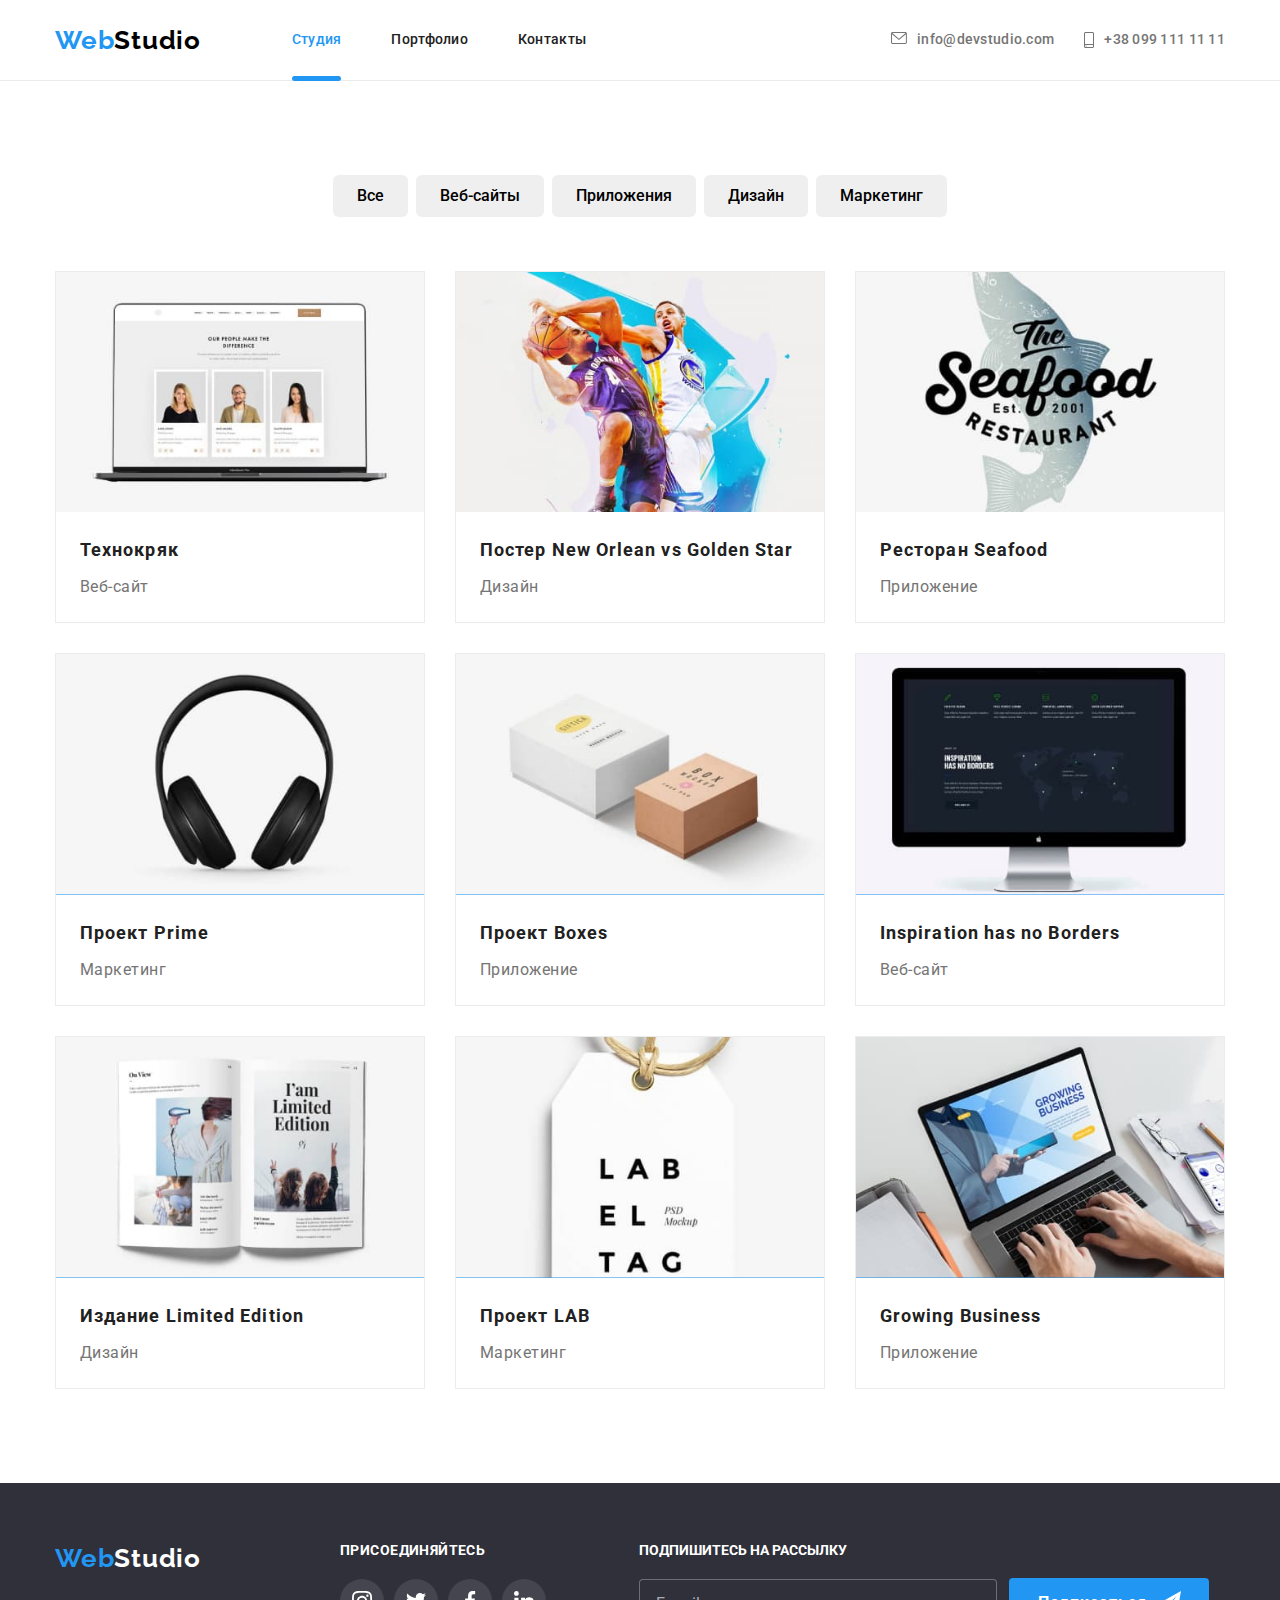
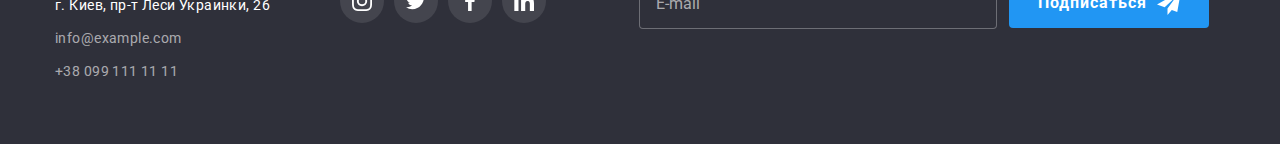
==== commit 7a5a08fb: "another one" ====
--- a/portfolio.html
+++ b/portfolio.html
@@ -24,40 +24,40 @@
           <nav class="site-nav">
             <ul class="site-nav__list">
               <li class="site-nav__item">
-                <a href="./index.html" class="site-nav__link">Студия</a>
+                <a href="/" class="site-nav__link site-nav__link--current">Студия</a>
               </li>
               <li class="site-nav__item">
-                <a href="./portfolio.html" class="site-nav__link site-nav__link--current"
-                  >Портфолио</a
-                >
+                <a href="./portfolio.html" class="site-nav__link">Портфолио</a>
               </li>
               <li class="site-nav__item"><a href="" class="site-nav__link">Контакты</a></li>
             </ul>
           </nav>
-          <ul class="contacts">
-            <li class="contacts__item">
-              <a class="contacts__link contacts__link--mail" href="mailto:info@devstudio.com">
-                <svg class="contacts__icon contacts__icon--envelope">
-                  <use href="./images/studio/sprite.svg#icon-envelope"></use>
-                </svg>
-                info@devstudio.com</a
-              >
-            </li>
-            <li class="contacts__item">
-              <a class="contacts__link contacts__link--tel" href="tel:+380991111111">
-                <svg class="contacts__icon contacts__icon--smartphone">
-                  <use href="./images/studio/sprite.svg#icon-smartphone"></use>
-                </svg>
-                +38 099 111 11 11</a
-              >
-            </li>
-          </ul>
-          <ul class="mobile-menu__list">
-            <li class="mobile-menu__item"><a href="" class="mobile-menu__link">Intagram</a></li>
-            <li class="mobile-menu__item"><a href="" class="mobile-menu__link">Twitter</a></li>
-            <li class="mobile-menu__item"><a href="" class="mobile-menu__link">Facebook</a></li>
-            <li class="mobile-menu__item"><a href="" class="mobile-menu__link">Linkedin</a></li>
-          </ul>
+          <div class="mobile-menu__thumb">
+            <ul class="contacts">
+              <li class="contacts__item">
+                <a class="contacts__link contacts__link--mail" href="mailto:info@devstudio.com">
+                  <svg class="contacts__icon contacts__icon--envelope">
+                    <use href="./images/studio/sprite.svg#icon-envelope"></use>
+                  </svg>
+                  info@devstudio.com</a
+                >
+              </li>
+              <li class="contacts__item">
+                <a class="contacts__link contacts__link--tel" href="tel:+380991111111">
+                  <svg class="contacts__icon contacts__icon--smartphone">
+                    <use href="./images/studio/sprite.svg#icon-smartphone"></use>
+                  </svg>
+                  +38 099 111 11 11</a
+                >
+              </li>
+            </ul>
+            <ul class="mobile-menu__list">
+              <li class="mobile-menu__item"><a href="" class="mobile-menu__link">Intagram</a></li>
+              <li class="mobile-menu__item"><a href="" class="mobile-menu__link">Twitter</a></li>
+              <li class="mobile-menu__item"><a href="" class="mobile-menu__link">Facebook</a></li>
+              <li class="mobile-menu__item"><a href="" class="mobile-menu__link">Linkedin</a></li>
+            </ul>
+          </div>
         </div>
         <a class="header__logo" href="/">Web<span class="header__studio">Studio</span></a>
         <button
--- a/css/main.min.css
+++ b/css/main.min.css
@@ -1 +1 @@
-html{-webkit-box-sizing:border-box;box-sizing:border-box}*,*::before,*::after{-webkit-box-sizing:inherit;box-sizing:inherit}body{color:#757575}:root{--main-animation: cubic-bezier(0.4, 0, 0.2, 1)}.container{padding-left:15px;padding-right:15px;margin:0 auto;width:100%}@media screen and (min-width: 480px){.container{width:480px}}@media screen and (min-width: 768px){.container{width:768px}}@media screen and (min-width: 1200px){.container{width:1200px}}.container--flex{display:-webkit-box;display:-ms-flexbox;display:flex;-webkit-box-align:center;-ms-flex-align:center;align-items:center;-webkit-box-pack:justify;-ms-flex-pack:justify;justify-content:space-between}@media screen and (min-width: 768px){.container--flex{-webkit-box-orient:horizontal;-webkit-box-direction:reverse;-ms-flex-direction:row-reverse;flex-direction:row-reverse;-webkit-box-pack:justify;-ms-flex-pack:justify;justify-content:space-between}}.section{padding-top:60px;padding-bottom:60px}@media screen and (min-width: 1200px){.section{padding-bottom:0;padding-top:94px}}.section__title{margin-top:0;margin-bottom:50px;color:#212121;text-align:center}.visually-hidden{position:absolute;white-space:nowrap;margin:-1px;width:1px;height:1px;overflow:hidden;border:0;padding:0;clip:rect(0 0 0 0);-webkit-clip-path:inset(50%);clip-path:inset(50%)}body{font-family:Roboto,sans-serif}main{letter-spacing:.03em}.header__logo{font-family:Raleway,cursive;font-weight:700;font-size:24px;line-height:1.16;letter-spacing:.03em}@media screen and (min-width: 1200px){.header__logo{font-size:26px;line-height:1.19}}.site-nav__link{font-weight:500;font-size:40px;line-height:1.18;letter-spacing:.02em}@media screen and (min-width: 768px){.site-nav__link{font-size:14px;line-height:1.14}}.contacts__link--tel{font-size:34px;line-height:1.18;font-weight:500;letter-spacing:.02em}.contacts__link--mail{font-size:24px;line-height:1.16;font-weight:500;letter-spacing:.02em}@media screen and (min-width: 768px){.contacts__link{font-weight:500;font-size:12px;line-height:1.16;letter-spacing:.02em}}@media screen and (min-width: 1200px){.contacts__link{font-size:14px;line-height:1.14}}.mobile-menu__item{font-weight:500;font-size:18px;line-height:1.2;letter-spacing:.02em}.hero__button{font-weight:700;font-size:16px;line-height:1.9;letter-spacing:.06em}.section__title{font-weight:700;font-size:36px;line-height:1.17}.hero__title{font-family:"Roboto";font-weight:900;font-size:26px;line-height:1.62;text-align:center;letter-spacing:.06em;text-transform:uppercase}@media screen and (min-width: 1200px){.hero__title{font-size:44px;line-height:1.36}}.feutures__title{font-weight:700;font-size:14px;line-height:1.14;text-transform:uppercase}.feutures__text{font-size:14px;line-height:1.71}.examples__text{font-weight:700;font-size:14px;line-height:1.14;text-align:center;letter-spacing:.03em;text-transform:uppercase}.staff__name{font-weight:500;font-size:16px;line-height:1.19}.info__adress{font-size:14px;line-height:1.71;letter-spacing:.03em}.info__link{font-size:14px;line-height:1.71;letter-spacing:.03em}.socials__title{font-weight:700;font-size:14px;line-height:1.14;letter-spacing:.03em;text-transform:uppercase}.subscribe__label{font-weight:700;font-size:14px;line-height:1.14;text-transform:uppercase}.subscribe__input::-webkit-input-placeholder{font-weight:400;font-size:16px;line-height:1.25}.subscribe__input::-moz-placeholder{font-weight:400;font-size:16px;line-height:1.25}.subscribe__input:-ms-input-placeholder{font-weight:400;font-size:16px;line-height:1.25}.subscribe__input::-ms-input-placeholder{font-weight:400;font-size:16px;line-height:1.25}.subscribe__input::placeholder{font-weight:400;font-size:16px;line-height:1.25}.subscribe__button{font-weight:700;font-size:16px;line-height:1.87;letter-spacing:.06em}.projects__btn{font-family:Roboto,sans-serif;font-weight:500;font-size:16px;line-height:1.6}.works__title{font-weight:700;font-size:18px;line-height:2;letter-spacing:.06em}.works__text{font-size:16px;line-height:1.9}.thumb__text{font-weight:400;font-size:18px;line-height:28px}.request__text{font-weight:700;font-size:20px;line-height:1.15}.request__label{font-weight:400;font-size:12px;line-height:1.17;letter-spacing:.01em}.comment-area::-webkit-input-placeholder{font-weight:400;font-size:12px;line-height:14px;letter-spacing:.01em}.comment-area::-moz-placeholder{font-weight:400;font-size:12px;line-height:14px;letter-spacing:.01em}.comment-area:-ms-input-placeholder{font-weight:400;font-size:12px;line-height:14px;letter-spacing:.01em}.comment-area::-ms-input-placeholder{font-weight:400;font-size:12px;line-height:14px;letter-spacing:.01em}.comment-area::placeholder{font-weight:400;font-size:12px;line-height:14px;letter-spacing:.01em}.agreement__label{font-weight:400;font-size:12px;line-height:1.16;letter-spacing:.03em}@media screen and (min-width: 1200px){.agreement__label{font-size:14px;line-height:1.71}}.send__button{font-weight:700;font-size:16px;line-height:1.87;letter-spacing:.06em}.mobile-menu__list,.works,.projects__list,.info__list,.clients__list,.staff,.examples,.feutures,.contacts,.site-nav__list{padding:0;margin:0;list-style:none}.header{border-bottom:1px solid #ececec;position:relative}.header__logo{text-decoration:none;color:#2196f3}@media screen and (max-width: 767px){.mobile-menu.is-open~.header__logo{opacity:0}}.header__studio{color:#000}.header__studio--white{color:#fff}@media screen and (min-width: 768px){.site-nav{display:-webkit-box;display:-ms-flexbox;display:flex;margin-right:84px}}@media screen and (min-width: 1200px){.site-nav{margin-right:305px}}@media screen and (min-width: 768px){.site-nav__list{display:-webkit-box;display:-ms-flexbox;display:flex}}.site-nav__item:not(:last-child){margin-right:50px}@media screen and (max-width: 767px){.site-nav__item:not(:last-child){margin-bottom:32px;margin-right:0}}@media screen and (max-width: 767px){.site-nav__item:last-child{margin-bottom:302px}}.site-nav__link{color:#212121;text-decoration:none;-webkit-transition:color 250ms var(--main-animation);transition:color 250ms var(--main-animation)}@media screen and (min-width: 768px){.site-nav__link{display:block;padding-top:32px;padding-bottom:32px}}.site-nav__link:hover,.site-nav__link:focus{color:#2196f3}.site-nav__link--current{color:#2196f3;position:relative}@media screen and (min-width: 768px){.site-nav__link--current::after{content:"";position:absolute;bottom:-1px;right:0;height:5px;width:100%;border-radius:5px;background:#2196f3}}.contacts{display:-webkit-box;display:-ms-flexbox;display:flex;margin-bottom:64px;-webkit-box-pack:center;-ms-flex-pack:center;justify-content:center;-webkit-box-orient:vertical;-webkit-box-direction:reverse;-ms-flex-direction:column-reverse;flex-direction:column-reverse}@media screen and (min-width: 768px){.contacts{margin-bottom:0;-webkit-box-orient:vertical;-webkit-box-direction:normal;-ms-flex-direction:column;flex-direction:column}}@media screen and (min-width: 1200px){.contacts{-webkit-box-orient:horizontal;-webkit-box-direction:normal;-ms-flex-direction:row;flex-direction:row}}.contacts__icon{display:none;margin-right:10px;fill:currentColor}.contacts__icon--envelope{width:16px;height:12px}.contacts__icon--smartphone{width:10px;height:16px}@media screen and (min-width: 767px){.contacts__icon{display:block}}@media screen and (min-width: 1200px){.contacts__item:not(:last-child){margin-right:30px}}.contacts__link{text-decoration:none;color:#757575;display:-webkit-box;display:-ms-flexbox;display:flex;-webkit-transition:color 250ms var(--main-animation);transition:color 250ms var(--main-animation)}.contacts__link:hover,.contacts__link:focus{color:#2196f3}@media screen and (min-width: 1200px){.contacts__link{padding-top:32px;padding-bottom:32px}}@media screen and (max-width: 767px){.contacts__link--tel{color:#2196f3;margin-bottom:32px}}@media screen and (min-width: 768px){.contacts__link--mail{margin-bottom:10px}}@media screen and (min-width: 1200px){.contacts__link--mail{margin-bottom:0}}.hero{display:block;padding-bottom:200px;padding-top:200px;text-align:center}.hero__title{margin-left:auto;margin-right:auto;width:360px;margin-top:0;margin-bottom:30px;color:#fff}@media screen and (min-width: 1200px){.hero__title{width:700px}}.overlay{max-width:1600px;height:600px;margin-left:auto;margin-right:auto;background-image:-webkit-gradient(linear, left top, right top, from(rgba(47, 48, 58, 0.4)), to(rgba(47, 48, 58, 0.4))),url("/images/studio/Header-480px.jpg");background-image:linear-gradient(to right, rgba(47, 48, 58, 0.4), rgba(47, 48, 58, 0.4)),url("/images/studio/Header-480px.jpg");background-size:cover;background-position:center}@media screen and (min-device-pixel-ratio: 2),screen and (-webkit-min-device-pixel-ratio: 2),screen and (min-resolution: 2dppx),screen and (min-resolution: 192dpi){.overlay{background-image:-webkit-gradient(linear, left top, right top, from(rgba(47, 48, 58, 0.4)), to(rgba(47, 48, 58, 0.4))),url("/images/studio/Header-480px@2x.jpg");background-image:linear-gradient(to right, rgba(47, 48, 58, 0.4), rgba(47, 48, 58, 0.4)),url("/images/studio/Header-480px@2x.jpg")}}@media screen and (min-width: 481px){.overlay{background-image:-webkit-gradient(linear, left top, right top, from(rgba(47, 48, 58, 0.4)), to(rgba(47, 48, 58, 0.4))),url("/images/studio/Header-768px.jpg");background-image:linear-gradient(to right, rgba(47, 48, 58, 0.4), rgba(47, 48, 58, 0.4)),url("/images/studio/Header-768px.jpg")}}@media screen and (min-width: 481px)and (min-device-pixel-ratio: 2),screen and (min-width: 481px)and (-webkit-min-device-pixel-ratio: 2),screen and (min-width: 481px)and (min-resolution: 2dppx),screen and (min-width: 481px)and (min-resolution: 192dpi){.overlay{background-image:-webkit-gradient(linear, left top, right top, from(rgba(47, 48, 58, 0.4)), to(rgba(47, 48, 58, 0.4))),url("/images/studio/Header-768px@2x.jpg");background-image:linear-gradient(to right, rgba(47, 48, 58, 0.4), rgba(47, 48, 58, 0.4)),url("/images/studio/Header-768px@2x.jpg")}}@media screen and (min-width: 769px){.overlay{background-image:-webkit-gradient(linear, left top, right top, from(rgba(47, 48, 58, 0.4)), to(rgba(47, 48, 58, 0.4))),url("/images/studio/Header-1600px.jpg");background-image:linear-gradient(to right, rgba(47, 48, 58, 0.4), rgba(47, 48, 58, 0.4)),url("/images/studio/Header-1600px.jpg")}}@media screen and (min-width: 769px)and (min-device-pixel-ratio: 2),screen and (min-width: 769px)and (-webkit-min-device-pixel-ratio: 2),screen and (min-width: 769px)and (min-resolution: 2dppx),screen and (min-width: 769px)and (min-resolution: 192dpi){.overlay{background-image:-webkit-gradient(linear, left top, right top, from(rgba(47, 48, 58, 0.4)), to(rgba(47, 48, 58, 0.4))),url("/images/studio/Header-1600px@2x.jpg");background-image:linear-gradient(to right, rgba(47, 48, 58, 0.4), rgba(47, 48, 58, 0.4)),url("/images/studio/Header-1600px@2x.jpg")}}.hero__button{height:50px;min-width:200px;display:inline-block;border-radius:4px;padding:10px 32px;background:#2196f3;color:#fff;text-align:center;border-color:rgba(0,0,0,0);cursor:pointer;text-decoration:none;-webkit-transition:background-color 250ms var(--main-animation);transition:background-color 250ms var(--main-animation)}.hero__button:hover,.hero__button:focus{background-color:#188ce8}.feutures{display:-webkit-box;display:-ms-flexbox;display:flex;-ms-flex-wrap:wrap;flex-wrap:wrap}@media screen and (min-width: 768px){.feutures{margin:-15px}}@media screen and (min-width: 1200px){.feutures{-ms-flex-wrap:nowrap;flex-wrap:nowrap}}.feutures__icon{width:70px;height:70px}.feutures__image{height:120px;border-radius:3px;display:-webkit-box;display:-ms-flexbox;display:flex;background-color:#f5f4fa;-webkit-box-pack:center;-ms-flex-pack:center;justify-content:center;-webkit-box-align:center;-ms-flex-align:center;align-items:center}.feutures__title{margin-left:auto;margin-right:auto;margin-top:30px;margin-bottom:10px;color:#212121}.feutures__text{margin-top:0;margin-bottom:0}@media screen and (max-width: 767px){.feutures__item{display:-webkit-box;display:-ms-flexbox;display:flex;-webkit-box-orient:vertical;-webkit-box-direction:normal;-ms-flex-direction:column;flex-direction:column}}@media screen and (min-width: 768px){.feutures__item{width:calc((100% - 60px)/2);margin:15px}}@media screen and (min-width: 1200px){.feutures__item{width:calc((100% - 120px)/4)}}@media screen and (max-width: 767px){.feutures__item:not(:last-child){margin-bottom:30px}}.example{padding-bottom:94px}@media screen and (max-width: 1199px){.example{display:none}}.examples{-webkit-box-pack:center;-ms-flex-pack:center;justify-content:center;display:-webkit-box;display:-ms-flexbox;display:flex}.examples__item:not(:last-child){margin-right:30px}.examples__item{position:relative}.examples__thumb{display:-webkit-box;display:-ms-flexbox;display:flex;position:absolute;bottom:0%;width:370px;height:70px;-webkit-box-pack:center;-ms-flex-pack:center;justify-content:center;-webkit-box-align:center;-ms-flex-align:center;align-items:center;background-color:rgba(47,48,58,.8)}.examples__text{color:#fff}.examples__link{text-decoration:none}.socials{display:-webkit-box;display:-ms-flexbox;display:flex;list-style:none;padding-top:16px;padding-left:0;padding-bottom:24px;-webkit-box-pack:center;-ms-flex-pack:center;justify-content:center}@media screen and (min-width: 1200px){.socials{padding-bottom:30px}}.socials__link{-webkit-box-pack:center;-ms-flex-pack:center;justify-content:center;-webkit-box-align:center;-ms-flex-align:center;align-items:center;border-radius:50%;width:44px;height:44px;display:-webkit-box;display:-ms-flexbox;display:flex;color:#afb1b8;background-color:rgba(255,255,255,.1);-webkit-transition:color 250ms var(--main-animation),background-color 250ms var(--main-animation);transition:color 250ms var(--main-animation),background-color 250ms var(--main-animation)}.socials__link:focus,.socials__link:hover{background-color:#2196f3;color:#fff}.socials__link--white{color:#fff}.socials__item{width:44px;height:44px;border-radius:50%}.socials__item:not(:last-child){margin-right:10px}.socials__icon{width:20px;height:20px;fill:currentColor}.footer__socials{display:-webkit-box;display:-ms-flexbox;display:flex;-webkit-box-orient:vertical;-webkit-box-direction:normal;-ms-flex-direction:column;flex-direction:column}@media screen and (max-width: 1199px){.footer__socials{-webkit-box-align:center;-ms-flex-align:center;align-items:center}}.socials--footer{margin:0;padding-top:20px}@media screen and (min-width: 768px){.socials--footer{padding-left:0;padding-right:0;padding-bottom:0}}.socials__title{color:#fff;margin-bottom:0;margin-top:0}.members{padding-bottom:94px;background-color:#f5f4fa}.staff__image{display:block;max-width:100%}.staff{text-align:center}@media screen and (min-width: 768px){.staff{display:-webkit-box;display:-ms-flexbox;display:flex;-ms-flex-wrap:wrap;flex-wrap:wrap;margin:-15px}}@media screen and (min-width: 1200px){.staff{-ms-flex-wrap:nowrap;flex-wrap:nowrap}}.staff__item{border-radius:4px;-webkit-box-shadow:1px 3px 5px rgba(47,48,58,.4);box-shadow:1px 3px 5px rgba(47,48,58,.4);margin-bottom:30px;background-color:#fff}@media screen and (min-width: 768px){.staff__item{margin:15px;width:calc((100% - 60px)/2)}}@media screen and (min-width: 1200px){.staff__item{width:calc((100% - 120px)/4)}}.staff__name{margin-top:30px;margin-bottom:0;color:#212121}.staff__post{margin-top:10px;margin-bottom:0;color:#757575}.clients{padding-top:94px;padding-bottom:94px}.clients__list{display:-webkit-box;display:-ms-flexbox;display:flex;-ms-flex-wrap:wrap;flex-wrap:wrap;margin:-15px;padding:0;list-style:none}@media screen and (min-width: 1200px){.clients__list{-ms-flex-wrap:nowrap;flex-wrap:nowrap}}.clients__link{display:-webkit-box;display:-ms-flexbox;display:flex;-webkit-box-pack:center;-ms-flex-pack:center;justify-content:center;-webkit-box-align:center;-ms-flex-align:center;align-items:center;text-decoration:none;width:100%;color:#afb1b8;border:1px solid #afb1b8;border-radius:4px;-webkit-transition:color 250ms var(--main-animation),border-color 250ms var(--main-animation);transition:color 250ms var(--main-animation),border-color 250ms var(--main-animation)}.clients__link:hover,.clients__link:focus{border-color:#2196f3;color:#2196f3}.clients__icon{fill:currentColor}.clients__item{display:-webkit-box;display:-ms-flexbox;display:flex;height:92px;margin:15px;width:calc((100% - 60px)/2)}@media screen and (min-width: 768px){.clients__item{width:calc((100% - 90px)/3)}}@media screen and (min-width: 1200px){.clients__item{width:calc((100% - 180px)/6)}}@media screen and (min-width: 767px){.flexbox{display:-webkit-box;display:-ms-flexbox;display:flex;-ms-flex-wrap:wrap;flex-wrap:wrap}}@media screen and (min-width: 1200px){.flexbox{-ms-flex-wrap:nowrap;flex-wrap:nowrap}}.footer{display:-webkit-box;display:-ms-flexbox;display:flex;padding-top:60px;padding-bottom:60px;background-color:#2f303a}.info{display:-webkit-box;display:-ms-flexbox;display:flex;-webkit-box-orient:vertical;-webkit-box-direction:normal;-ms-flex-direction:column;flex-direction:column;-webkit-box-align:center;-ms-flex-align:center;align-items:center;margin-bottom:60px}@media screen and (min-width: 768px){.info{margin-left:76px;margin-right:165px}}@media screen and (min-width: 1200px){.info{margin-left:0;margin-right:70px;-webkit-box-align:stretch;-ms-flex-align:stretch;align-items:stretch}}.info__list{display:-webkit-box;display:-ms-flexbox;display:flex;-webkit-box-orient:vertical;-webkit-box-direction:normal;-ms-flex-direction:column;flex-direction:column;margin-top:20px;list-style:none;margin-bottom:0;padding:0}@media screen and (max-width: 1199px){.info__list{-webkit-box-align:center;-ms-flex-align:center;align-items:center}}.info__item:not(:last-child){margin-bottom:9px}.info__adress{margin-top:0;margin-bottom:0;color:#fff}.info__link{color:rgba(255,255,255,.6);text-decoration:none;-webkit-transition:color 250ms var(--main-animation);transition:color 250ms var(--main-animation)}.info__link:hover,.info__link:focus{color:#2196f3}.subscribe{position:relative;display:-webkit-box;display:-ms-flexbox;display:flex;-webkit-box-orient:vertical;-webkit-box-direction:normal;-ms-flex-direction:column;flex-direction:column;-webkit-box-align:center;-ms-flex-align:center;align-items:center}@media screen and (min-width: 768px){.subscribe{margin-left:166px}}@media screen and (min-width: 1200px){.subscribe{margin-left:93px;-webkit-box-align:stretch;-ms-flex-align:stretch;align-items:stretch}}.subscribe__label{color:#fff}.subscribe__input{margin-top:20px;margin-bottom:20px;padding-left:16px;width:100%;height:50px;border:1px solid rgba(255,255,255,.3);border-radius:4px;background-color:#2f303a;color:var(--white-color);-webkit-transition:border-color 250ms var(--main-animation);transition:border-color 250ms var(--main-animation)}@media screen and (min-width: 768px){.subscribe__input{width:450px}}@media screen and (min-width: 1200px){.subscribe__input{width:358px}}.subscribe__input::-webkit-input-placeholder{color:rgba(255,255,255,.6)}.subscribe__input::-moz-placeholder{color:rgba(255,255,255,.6)}.subscribe__input:-ms-input-placeholder{color:rgba(255,255,255,.6)}.subscribe__input::-ms-input-placeholder{color:rgba(255,255,255,.6)}.subscribe__input::placeholder{color:rgba(255,255,255,.6)}.subscribe__input:not(:-moz-placeholder-shown){border-color:#2196f3;outline:none}.subscribe__input:not(:-ms-input-placeholder){border-color:#2196f3;outline:none}.subscribe__input:focus,.subscribe__input:hover,.subscribe__input:focus-within,.subscribe__input:not(:placeholder-shown){border-color:#2196f3;outline:none}.subscribe__button{position:relative;cursor:pointer;width:200px;height:50px;border:none;border-radius:4px;background-color:#2196f3;color:#fff}@media screen and (min-width: 1200px){.subscribe__button{position:absolute;top:35px;left:370px}}.subscribe__text{position:absolute;left:29px;top:10px}.subscribe__icon{position:absolute;height:24px;width:24px;bottom:13px;right:28px;fill:#fff}.backdrop{position:fixed;top:0;left:0;width:100%;height:100%;background-color:rgba(0,0,0,.2);opacity:1;-webkit-transition:opacity 250ms var(--main-animation),-webkit-transform 250ms var(--main-animation);transition:opacity 250ms var(--main-animation),-webkit-transform 250ms var(--main-animation);transition:opacity 250ms var(--main-animation),transform 250ms var(--main-animation);transition:opacity 250ms var(--main-animation),transform 250ms var(--main-animation),-webkit-transform 250ms var(--main-animation)}.backdrop.is-hidden{pointer-events:none;opacity:0}.backdrop.is-hidden .modal{-webkit-transform:perspective(400px) translate(-50%, -1000px) rotateX(45deg);transform:perspective(400px) translate(-50%, -1000px) rotateX(45deg)}.modal{position:absolute;top:50%;left:50%;-webkit-transform:perspective(400px) translate(-50%, -50%) rotateX(0deg);transform:perspective(400px) translate(-50%, -50%) rotateX(0deg);width:450px;height:609px;background-color:#fff;-webkit-transition:-webkit-transform 200ms var(--main-animation);transition:-webkit-transform 200ms var(--main-animation);transition:transform 200ms var(--main-animation);transition:transform 200ms var(--main-animation), -webkit-transform 200ms var(--main-animation)}@media screen and (min-width: 1200px){.modal{width:528px;height:581px}}.modal__close{position:absolute;top:8px;right:8px;cursor:pointer;height:30px;width:30px;background-color:#fff;border:1px solid rgba(0,0,0,.1);border-radius:50%;-webkit-transition:color 250ms var(--main-animation);transition:color 250ms var(--main-animation)}.modal__close:focus,.modal__close:hover{color:#2196f3}.modal__icon{fill:currentColor}.request{padding:40px}.request__field{position:relative;display:-webkit-box;display:-ms-flexbox;display:flex;-webkit-box-orient:vertical;-webkit-box-direction:normal;-ms-flex-direction:column;flex-direction:column}.request__input{width:370px;height:40px;padding-left:42px;border:1px solid rgba(33,33,33,.2);border-radius:4px;-webkit-transition:border-color 250ms var(--main-animation);transition:border-color 250ms var(--main-animation)}@media screen and (min-width: 1200px){.request__input{width:448px}}.request__input:not(:-moz-placeholder-shown){border-color:#2196f3;outline:none}.request__input:not(:-ms-input-placeholder){border-color:#2196f3;outline:none}.request__input:focus,.request__input:hover,.request__input:focus-within,.request__input:not(:placeholder-shown){border-color:#2196f3;outline:none}.request__input:not(:-moz-placeholder-shown)~.request__icon{fill:#2196f3}.request__input:not(:-ms-input-placeholder)~.request__icon{fill:#2196f3}.request__input:focus~.request__icon,.request__input:hover~.request__icon,.request__input:focus-within~.request__icon,.request__input:not(:placeholder-shown)~.request__icon{fill:#2196f3}.request__text{margin:0;text-align:center;color:#212121}.request__label{display:inline-block;margin-bottom:4px;margin-top:10px;color:#757575}.request__icon{position:absolute;top:39px;left:12px;width:18px;height:18px;fill:currentColor;-webkit-transition:fill 250ms var(--main-animation);transition:fill 250ms var(--main-animation)}.comment-area{position:relative;width:370px;height:120px;resize:none;border:1px solid rgba(33,33,33,.2);border-radius:4px;-webkit-transition:border-color 250ms var(--main-animation);transition:border-color 250ms var(--main-animation)}@media screen and (min-width: 1200px){.comment-area{width:448px}}.comment-area::-webkit-input-placeholder{position:absolute;top:12px;left:16px;color:rgba(117,117,117,.5)}.comment-area::-moz-placeholder{position:absolute;top:12px;left:16px;color:rgba(117,117,117,.5)}.comment-area:-ms-input-placeholder{position:absolute;top:12px;left:16px;color:rgba(117,117,117,.5)}.comment-area::-ms-input-placeholder{position:absolute;top:12px;left:16px;color:rgba(117,117,117,.5)}.comment-area::placeholder{position:absolute;top:12px;left:16px;color:rgba(117,117,117,.5)}.comment-area:not(:-moz-placeholder-shown){border-color:#2196f3;outline:none}.comment-area:not(:-ms-input-placeholder){border-color:#2196f3;outline:none}.comment-area:focus,.comment-area:hover,.comment-area:focus-within,.comment-area:not(:placeholder-shown){border-color:#2196f3;outline:none}.agreement{position:relative;text-align:center;padding-left:15px;margin-top:20px;margin-bottom:30px}.agreement__label{width:400px;position:relative}.agreement__link{color:#2196f3}.agreement__input{-webkit-appearance:none;-moz-appearance:none;appearance:none;position:absolute}.agreement__input:checked~.agreement__label .agreement__check{background-color:#2196f3;border-color:rgba(0,0,0,0)}.agreement__input:checked~.agreement__label .agreement__icon{fill:#fff}.agreement__check{position:absolute;display:inline-block;right:calc(100% + 7px);top:0;width:16px;height:15px;border:2px solid;border-radius:2px}.agreement__icon{position:absolute;top:-1px;left:-1px;fill:rgba(0,0,0,0)}.send{display:block;text-align:center}.send__button{width:200px;height:50px;border:none;border-radius:4px;cursor:pointer;background-color:#2196f3;text-align:center;color:#fff;-webkit-transition:background-color 250ms var(--main-animation);transition:background-color 250ms var(--main-animation)}.send__button:hover,.send__button:focus{background-color:#188ce8}.projects{padding-top:60px;padding-bottom:60px}@media screen and (min-width: 1200px){.projects{padding-top:94px;padding-bottom:94px}}.projects__list{display:-webkit-box;display:-ms-flexbox;display:flex;-ms-flex-wrap:wrap;flex-wrap:wrap;list-style:none;margin:-8px;padding:0;margin-bottom:50px}@media screen and (min-width: 768px){.projects__list{-webkit-box-pack:center;-ms-flex-pack:center;justify-content:center}}.projects__item{margin:8px}.projects__btn{border-radius:6px;padding:6px 22px;border-color:rgba(0,0,0,0);cursor:pointer;text-align:center;-webkit-transition:color 250ms var(--main-animation),background-color 250ms var(--main-animation),-webkit-box-shadow 250ms var(--main-animation);transition:color 250ms var(--main-animation),background-color 250ms var(--main-animation),-webkit-box-shadow 250ms var(--main-animation);transition:color 250ms var(--main-animation),background-color 250ms var(--main-animation),box-shadow 250ms var(--main-animation);transition:color 250ms var(--main-animation),background-color 250ms var(--main-animation),box-shadow 250ms var(--main-animation),-webkit-box-shadow 250ms var(--main-animation)}.projects__btn:hover,.projects__btn:focus{-webkit-box-shadow:0 2px 3px rgba(47,48,58,.4);box-shadow:0 2px 3px rgba(47,48,58,.4);color:#fff;background-color:#2196f3}.works{display:-webkit-box;display:-ms-flexbox;display:flex;-ms-flex-wrap:wrap;flex-wrap:wrap;margin:-15px}.works__name{margin-top:0;margin-bottom:0;padding:20px 24px}.works__link{margin-top:0;margin-bottom:0;text-decoration:none}.works__title{margin-top:0;margin-bottom:0;color:#212121}.works__text{margin-top:4px;margin-bottom:0;color:#757575}.works__item{margin:15px;border:1px solid #ececec;width:calc((100% - 30px)/1)}.works__item:hover,.works__item:focus{-webkit-box-shadow:1px 3px 5px rgba(47,48,58,.4);box-shadow:1px 3px 5px rgba(47,48,58,.4)}@media screen and (min-width: 768px){.works__item{width:calc((100% - 60px)/2)}}@media screen and (min-width: 1200px){.works__item{width:calc((100% - 90px)/3)}}.thumb{position:relative;overflow:hidden}.thumb__image{display:block;max-width:100%}.thumb__description{display:-webkit-box;display:-ms-flexbox;display:flex;position:absolute;width:100%;height:100%;background-color:rgba(33,150,243,.9);top:0;left:0;-webkit-box-pack:center;-ms-flex-pack:center;justify-content:center;-webkit-box-align:center;-ms-flex-align:center;align-items:center;-webkit-transform:translateY(100%);transform:translateY(100%);-webkit-transition:-webkit-transform 250ms var(--main-animation);transition:-webkit-transform 250ms var(--main-animation);transition:transform 250ms var(--main-animation);transition:transform 250ms var(--main-animation), -webkit-transform 250ms var(--main-animation)}.works__item:hover .thumb__description{-webkit-transform:translateY(0);transform:translateY(0)}.thumb__text{padding:63px 24px;color:#fff}.menu-button{display:-webkit-inline-box;display:-ms-inline-flexbox;display:inline-flex;margin-top:10px;margin-bottom:10px;padding:0;border:none;background-color:rgba(0,0,0,0)}.menu-button:hover .mobile-button__icon,.menu-button:focus .mobile-button__icon{fill:#2196f3}@media screen and (min-width: 768px){.menu-button{display:none}}.mobile-button__icon--close{display:none}.menu-button.is-open .mobile-button__icon--close{display:block}.menu-button.is-open .mobile-button__icon--menu{display:none}.mobile-menu{background-color:#fff;z-index:999}@media screen and (max-width: 767px){.mobile-menu{display:none;position:absolute;top:100%;left:0%;width:100%;height:796px;padding-left:40px;padding-right:40px}.mobile-menu.is-open{display:block}}@media screen and (min-width: 768px){.mobile-menu{display:-webkit-box;display:-ms-flexbox;display:flex}}.mobile-menu__list{display:-webkit-box;display:-ms-flexbox;display:flex}@media screen and (min-width: 768px){.mobile-menu__list{display:none}}.mobile-menu__link{text-decoration:none;color:#2196f3}.mobile-menu__item:not(:last-child){border-right:1px solid rgba(33,33,33,.2);margin-right:10px;padding-right:10px}/*# sourceMappingURL=main.min.css.map */+html{-webkit-box-sizing:border-box;box-sizing:border-box}*,*::before,*::after{-webkit-box-sizing:inherit;box-sizing:inherit}body{color:#757575}body.menu-open{overflow:hidden}:root{--main-animation: cubic-bezier(0.4, 0, 0.2, 1)}.container{padding-left:15px;padding-right:15px;margin:0 auto;width:100%}@media screen and (min-width: 480px){.container{width:480px}}@media screen and (min-width: 768px){.container{width:768px}}@media screen and (min-width: 1200px){.container{width:1200px}}.container--flex{display:-webkit-box;display:-ms-flexbox;display:flex;-webkit-box-align:center;-ms-flex-align:center;align-items:center;-webkit-box-pack:justify;-ms-flex-pack:justify;justify-content:space-between}@media screen and (min-width: 768px){.container--flex{-webkit-box-orient:horizontal;-webkit-box-direction:reverse;-ms-flex-direction:row-reverse;flex-direction:row-reverse;-webkit-box-pack:justify;-ms-flex-pack:justify;justify-content:space-between}}.section{padding-top:60px;padding-bottom:60px}@media screen and (min-width: 1200px){.section{padding-bottom:0;padding-top:94px}}.section__title{margin-top:0;margin-bottom:30px;color:#212121;text-align:center}@media screen and (min-width: 1200px){.section__title{margin-bottom:50px}}.visually-hidden{position:absolute;white-space:nowrap;margin:-1px;width:1px;height:1px;overflow:hidden;border:0;padding:0;clip:rect(0 0 0 0);-webkit-clip-path:inset(50%);clip-path:inset(50%)}body{font-family:Roboto,sans-serif}main{letter-spacing:.03em}.header__logo{font-family:Raleway,cursive;font-weight:700;font-size:24px;line-height:1.16;letter-spacing:.03em}@media screen and (min-width: 1200px){.header__logo{font-size:26px;line-height:1.19}}.site-nav__link{font-weight:500;font-size:40px;line-height:1.18;letter-spacing:.02em}@media screen and (min-width: 768px){.site-nav__link{font-size:14px;line-height:1.14}}.contacts__link--tel{font-size:34px;line-height:1.18;font-weight:500;letter-spacing:.02em}.contacts__link--mail{font-size:24px;line-height:1.16;font-weight:500;letter-spacing:.02em}@media screen and (min-width: 768px){.contacts__link{font-weight:500;font-size:12px;line-height:1.16;letter-spacing:.02em}}@media screen and (min-width: 1200px){.contacts__link{font-size:14px;line-height:1.14}}.mobile-menu__item{font-weight:500;font-size:18px;line-height:1.2;letter-spacing:.02em}.hero__button{font-weight:700;font-size:16px;line-height:1.9;letter-spacing:.06em}.section__title{font-weight:700;font-size:28px;line-height:1.18}@media screen and (min-width: 1200px){.section__title{font-size:36px;line-height:1.17}}.hero__title{font-family:"Roboto";font-weight:900;font-size:26px;line-height:1.62;text-align:center;letter-spacing:.06em;text-transform:uppercase}@media screen and (min-width: 1200px){.hero__title{font-size:44px;line-height:1.36}}.feutures__title{font-weight:700;font-size:14px;line-height:1.14;text-transform:uppercase}.feutures__text{font-size:14px;line-height:1.71}.examples__text{font-weight:700;font-size:14px;line-height:1.14;text-align:center;letter-spacing:.03em;text-transform:uppercase}.staff__name{font-weight:500;font-size:16px;line-height:1.19}.info__adress{font-size:14px;line-height:1.71;letter-spacing:.03em}.info__link{font-size:14px;line-height:1.71;letter-spacing:.03em}.socials__title{font-weight:700;font-size:14px;line-height:1.14;letter-spacing:.03em;text-transform:uppercase}.subscribe__label{font-weight:700;font-size:14px;line-height:1.14;text-transform:uppercase}.subscribe__input::-webkit-input-placeholder{font-weight:400;font-size:16px;line-height:1.25}.subscribe__input::-moz-placeholder{font-weight:400;font-size:16px;line-height:1.25}.subscribe__input:-ms-input-placeholder{font-weight:400;font-size:16px;line-height:1.25}.subscribe__input::-ms-input-placeholder{font-weight:400;font-size:16px;line-height:1.25}.subscribe__input::placeholder{font-weight:400;font-size:16px;line-height:1.25}.subscribe__button{font-weight:700;font-size:16px;line-height:1.87;letter-spacing:.06em}.projects__btn{font-family:Roboto,sans-serif;font-weight:500;font-size:16px;line-height:1.6}.works__title{font-weight:700;font-size:18px;line-height:2;letter-spacing:.06em}.works__text{font-size:16px;line-height:1.9}.thumb__text{font-weight:400;font-size:18px;line-height:28px}.request__text{font-weight:700;font-size:20px;line-height:1.15}.request__label{font-weight:400;font-size:12px;line-height:1.17;letter-spacing:.01em}.comment-area::-webkit-input-placeholder{font-weight:400;font-size:12px;line-height:14px;letter-spacing:.01em}.comment-area::-moz-placeholder{font-weight:400;font-size:12px;line-height:14px;letter-spacing:.01em}.comment-area:-ms-input-placeholder{font-weight:400;font-size:12px;line-height:14px;letter-spacing:.01em}.comment-area::-ms-input-placeholder{font-weight:400;font-size:12px;line-height:14px;letter-spacing:.01em}.comment-area::placeholder{font-weight:400;font-size:12px;line-height:14px;letter-spacing:.01em}.agreement__label{font-weight:400;font-size:12px;line-height:1.16;letter-spacing:.03em}@media screen and (min-width: 1200px){.agreement__label{font-size:14px;line-height:1.71}}.send__button{font-weight:700;font-size:16px;line-height:1.87;letter-spacing:.06em}.mobile-menu__list,.works,.projects__list,.info__list,.clients__list,.staff,.examples,.feutures,.contacts,.site-nav__list{padding:0;margin:0;list-style:none}.header{border-bottom:1px solid #ececec;position:relative}.header__logo{text-decoration:none;color:#2196f3}@media screen and (max-width: 767px){.mobile-menu.is-open~.header__logo{opacity:0}}.header__studio{color:#000}.header__studio--white{color:#fff}@media screen and (min-width: 768px){.site-nav{display:-webkit-box;display:-ms-flexbox;display:flex;margin-right:84px}}@media screen and (min-width: 1200px){.site-nav{margin-right:305px}}@media screen and (min-width: 768px){.site-nav__list{display:-webkit-box;display:-ms-flexbox;display:flex}}.site-nav__item:not(:last-child){margin-right:50px}@media screen and (max-width: 767px){.site-nav__item:not(:last-child){margin-bottom:32px;margin-right:0}}.site-nav__link{color:#212121;text-decoration:none;-webkit-transition:color 250ms var(--main-animation);transition:color 250ms var(--main-animation)}@media screen and (min-width: 768px){.site-nav__link{display:block;padding-top:32px;padding-bottom:32px}}.site-nav__link:hover,.site-nav__link:focus{color:#2196f3}.site-nav__link--current{color:#2196f3;position:relative}@media screen and (min-width: 768px){.site-nav__link--current::after{content:"";position:absolute;bottom:-1px;right:0;height:5px;width:100%;border-radius:5px;background:#2196f3}}.contacts{display:-webkit-box;display:-ms-flexbox;display:flex;margin-bottom:64px;-webkit-box-pack:center;-ms-flex-pack:center;justify-content:center;-webkit-box-orient:vertical;-webkit-box-direction:reverse;-ms-flex-direction:column-reverse;flex-direction:column-reverse}@media screen and (min-width: 768px){.contacts{margin-bottom:0;-webkit-box-orient:vertical;-webkit-box-direction:normal;-ms-flex-direction:column;flex-direction:column}}@media screen and (min-width: 1200px){.contacts{-webkit-box-orient:horizontal;-webkit-box-direction:normal;-ms-flex-direction:row;flex-direction:row}}.contacts__icon{display:none;margin-right:10px;fill:currentColor}.contacts__icon--envelope{width:16px;height:12px}.contacts__icon--smartphone{width:10px;height:16px}@media screen and (min-width: 767px){.contacts__icon{display:block}}@media screen and (min-width: 1200px){.contacts__item:not(:last-child){margin-right:30px}}.contacts__link{text-decoration:none;color:#757575;display:-webkit-box;display:-ms-flexbox;display:flex;-webkit-transition:color 250ms var(--main-animation);transition:color 250ms var(--main-animation)}.contacts__link:hover,.contacts__link:focus{color:#2196f3}@media screen and (min-width: 1200px){.contacts__link{padding-top:32px;padding-bottom:32px}}@media screen and (max-width: 767px){.contacts__link--tel{color:#2196f3;margin-bottom:32px}}@media screen and (min-width: 768px){.contacts__link--mail{margin-bottom:10px}}@media screen and (min-width: 1200px){.contacts__link--mail{margin-bottom:0}}.hero{display:block;padding-bottom:118px;padding-top:118px;text-align:center}@media screen and (min-width: 1200px){.hero{padding-bottom:200px;padding-top:200px}}.hero__title{margin-left:auto;margin-right:auto;max-width:360px;margin-top:0;margin-bottom:30px;color:#fff}@media screen and (min-width: 1200px){.hero__title{max-width:700px}}.overlay{max-width:1600px;height:400px;margin-left:auto;margin-right:auto;background-image:-webkit-gradient(linear, left top, right top, from(rgba(47, 48, 58, 0.4)), to(rgba(47, 48, 58, 0.4))),url("../images/studio/Header-480px.jpg");background-image:linear-gradient(to right, rgba(47, 48, 58, 0.4), rgba(47, 48, 58, 0.4)),url("../images/studio/Header-480px.jpg");background-size:cover;background-position:center}@media screen and (min-width: 1200px){.overlay{height:600px}}@media screen and (min-device-pixel-ratio: 2),screen and (-webkit-min-device-pixel-ratio: 2),screen and (min-resolution: 2dppx),screen and (min-resolution: 192dpi){.overlay{background-image:-webkit-gradient(linear, left top, right top, from(rgba(47, 48, 58, 0.4)), to(rgba(47, 48, 58, 0.4))),url("../images/studio/Header-480px@2x.jpg");background-image:linear-gradient(to right, rgba(47, 48, 58, 0.4), rgba(47, 48, 58, 0.4)),url("../images/studio/Header-480px@2x.jpg")}}@media screen and (min-width: 481px){.overlay{background-image:-webkit-gradient(linear, left top, right top, from(rgba(47, 48, 58, 0.4)), to(rgba(47, 48, 58, 0.4))),url("../images/studio/Header-768px.jpg");background-image:linear-gradient(to right, rgba(47, 48, 58, 0.4), rgba(47, 48, 58, 0.4)),url("../images/studio/Header-768px.jpg")}}@media screen and (min-width: 481px)and (min-device-pixel-ratio: 2),screen and (min-width: 481px)and (-webkit-min-device-pixel-ratio: 2),screen and (min-width: 481px)and (min-resolution: 2dppx),screen and (min-width: 481px)and (min-resolution: 192dpi){.overlay{background-image:-webkit-gradient(linear, left top, right top, from(rgba(47, 48, 58, 0.4)), to(rgba(47, 48, 58, 0.4))),url("../images/studio/Header-768px@2x.jpg");background-image:linear-gradient(to right, rgba(47, 48, 58, 0.4), rgba(47, 48, 58, 0.4)),url("../images/studio/Header-768px@2x.jpg")}}@media screen and (min-width: 769px){.overlay{background-image:-webkit-gradient(linear, left top, right top, from(rgba(47, 48, 58, 0.4)), to(rgba(47, 48, 58, 0.4))),url("../images/studio/Header-1600px.jpg");background-image:linear-gradient(to right, rgba(47, 48, 58, 0.4), rgba(47, 48, 58, 0.4)),url("../images/studio/Header-1600px.jpg")}}@media screen and (min-width: 769px)and (min-device-pixel-ratio: 2),screen and (min-width: 769px)and (-webkit-min-device-pixel-ratio: 2),screen and (min-width: 769px)and (min-resolution: 2dppx),screen and (min-width: 769px)and (min-resolution: 192dpi){.overlay{background-image:-webkit-gradient(linear, left top, right top, from(rgba(47, 48, 58, 0.4)), to(rgba(47, 48, 58, 0.4))),url("../images/studio/Header-1600px@2x.jpg");background-image:linear-gradient(to right, rgba(47, 48, 58, 0.4), rgba(47, 48, 58, 0.4)),url("../images/studio/Header-1600px@2x.jpg")}}.hero__button{height:50px;min-width:200px;display:inline-block;border-radius:4px;padding:10px 32px;background:#2196f3;color:#fff;text-align:center;border-color:rgba(0,0,0,0);cursor:pointer;text-decoration:none;-webkit-transition:background-color 250ms var(--main-animation);transition:background-color 250ms var(--main-animation)}.hero__button:hover,.hero__button:focus{background-color:#188ce8}.feutures{display:-webkit-box;display:-ms-flexbox;display:flex;-ms-flex-wrap:wrap;flex-wrap:wrap}@media screen and (min-width: 768px){.feutures{margin:-15px}}@media screen and (min-width: 1200px){.feutures{-ms-flex-wrap:nowrap;flex-wrap:nowrap}}.feutures__icon{width:70px;height:70px}.feutures__image{height:120px;border-radius:3px;display:-webkit-box;display:-ms-flexbox;display:flex;background-color:#f5f4fa;-webkit-box-pack:center;-ms-flex-pack:center;justify-content:center;-webkit-box-align:center;-ms-flex-align:center;align-items:center}.feutures__title{margin-left:auto;margin-right:auto;margin-top:30px;margin-bottom:10px;color:#212121}.feutures__text{margin-top:0;margin-bottom:0}@media screen and (max-width: 767px){.feutures__item{display:-webkit-box;display:-ms-flexbox;display:flex;-webkit-box-orient:vertical;-webkit-box-direction:normal;-ms-flex-direction:column;flex-direction:column}}@media screen and (min-width: 768px){.feutures__item{width:calc((100% - 60px)/2);margin:15px}}@media screen and (min-width: 1200px){.feutures__item{width:calc((100% - 120px)/4)}}@media screen and (max-width: 767px){.feutures__item:not(:last-child){margin-bottom:30px}}.example{padding-bottom:94px}@media screen and (max-width: 1199px){.example{display:none}}.examples{-webkit-box-pack:center;-ms-flex-pack:center;justify-content:center;display:-webkit-box;display:-ms-flexbox;display:flex}.examples__item:not(:last-child){margin-right:30px}.examples__item{position:relative}.examples__thumb{display:-webkit-box;display:-ms-flexbox;display:flex;position:absolute;bottom:0%;width:370px;height:70px;-webkit-box-pack:center;-ms-flex-pack:center;justify-content:center;-webkit-box-align:center;-ms-flex-align:center;align-items:center;background-color:rgba(47,48,58,.8)}.examples__text{color:#fff}.examples__link{text-decoration:none}.examples__image{display:block}.socials{display:-webkit-box;display:-ms-flexbox;display:flex;list-style:none;padding-top:16px;padding-left:0;padding-bottom:24px;-webkit-box-pack:center;-ms-flex-pack:center;justify-content:center}@media screen and (min-width: 1200px){.socials{padding-bottom:30px}}.socials__link{-webkit-box-pack:center;-ms-flex-pack:center;justify-content:center;-webkit-box-align:center;-ms-flex-align:center;align-items:center;border-radius:50%;width:44px;height:44px;display:-webkit-box;display:-ms-flexbox;display:flex;color:#afb1b8;background-color:rgba(255,255,255,.1);-webkit-transition:color 250ms var(--main-animation),background-color 250ms var(--main-animation);transition:color 250ms var(--main-animation),background-color 250ms var(--main-animation)}.socials__link:focus,.socials__link:hover{background-color:#2196f3;color:#fff}.socials__link--white{color:#fff}.socials__item{width:44px;height:44px;border-radius:50%}.socials__item:not(:last-child){margin-right:10px}.socials__icon{width:20px;height:20px;fill:currentColor}.footer__socials{display:-webkit-box;display:-ms-flexbox;display:flex;-webkit-box-orient:vertical;-webkit-box-direction:normal;-ms-flex-direction:column;flex-direction:column}@media screen and (max-width: 1199px){.footer__socials{-webkit-box-align:center;-ms-flex-align:center;align-items:center}}.socials--footer{margin:0;padding-top:20px}@media screen and (min-width: 768px){.socials--footer{padding-left:0;padding-right:0;padding-bottom:0}}.socials__title{color:#fff;margin-bottom:0;margin-top:0}.members{padding-bottom:60px;background-color:#f5f4fa}@media screen and (min-width: 1200px){.members{padding-bottom:94px}}.staff__image{display:block;max-width:100%}.staff{text-align:center}@media screen and (min-width: 768px){.staff{display:-webkit-box;display:-ms-flexbox;display:flex;-ms-flex-wrap:wrap;flex-wrap:wrap;margin:-15px}}@media screen and (min-width: 1200px){.staff{-ms-flex-wrap:nowrap;flex-wrap:nowrap}}.staff__item{border-radius:4px;-webkit-box-shadow:1px 3px 5px rgba(47,48,58,.4);box-shadow:1px 3px 5px rgba(47,48,58,.4);margin-bottom:30px;background-color:#fff}@media screen and (min-width: 768px){.staff__item{margin:15px;width:calc((100% - 60px)/2)}}@media screen and (min-width: 1200px){.staff__item{width:calc((100% - 120px)/4)}}.staff__name{margin-top:30px;margin-bottom:0;color:#212121}.staff__post{margin-top:10px;margin-bottom:0;color:#757575}.clients{padding-top:60px;padding-bottom:60px}@media screen and (min-width: 1200px){.clients{padding-top:94px;padding-bottom:94px}}.clients__list{display:-webkit-box;display:-ms-flexbox;display:flex;-ms-flex-wrap:wrap;flex-wrap:wrap;margin:-15px;padding:0;list-style:none}@media screen and (min-width: 1200px){.clients__list{-ms-flex-wrap:nowrap;flex-wrap:nowrap}}.clients__link{display:-webkit-box;display:-ms-flexbox;display:flex;-webkit-box-pack:center;-ms-flex-pack:center;justify-content:center;-webkit-box-align:center;-ms-flex-align:center;align-items:center;text-decoration:none;width:100%;color:#afb1b8;border:1px solid #afb1b8;border-radius:4px;-webkit-transition:color 250ms var(--main-animation),border-color 250ms var(--main-animation);transition:color 250ms var(--main-animation),border-color 250ms var(--main-animation)}.clients__link:hover,.clients__link:focus{border-color:#2196f3;color:#2196f3}.clients__icon{fill:currentColor}.clients__item{display:-webkit-box;display:-ms-flexbox;display:flex;height:92px;margin:15px;width:calc((100% - 60px)/2)}@media screen and (min-width: 768px){.clients__item{width:calc((100% - 90px)/3)}}@media screen and (min-width: 1200px){.clients__item{width:calc((100% - 180px)/6)}}@media screen and (min-width: 767px){.flexbox{display:-webkit-box;display:-ms-flexbox;display:flex;-ms-flex-wrap:wrap;flex-wrap:wrap}}@media screen and (min-width: 1200px){.flexbox{-ms-flex-wrap:nowrap;flex-wrap:nowrap}}.footer{display:-webkit-box;display:-ms-flexbox;display:flex;padding-top:60px;padding-bottom:60px;background-color:#2f303a}.info{display:-webkit-box;display:-ms-flexbox;display:flex;-webkit-box-orient:vertical;-webkit-box-direction:normal;-ms-flex-direction:column;flex-direction:column;-webkit-box-align:center;-ms-flex-align:center;align-items:center;margin-bottom:60px}@media screen and (min-width: 768px){.info{margin-left:76px;margin-right:165px}}@media screen and (min-width: 1200px){.info{margin-bottom:0;margin-left:0;margin-right:70px;-webkit-box-align:stretch;-ms-flex-align:stretch;align-items:stretch}}.info__list{display:-webkit-box;display:-ms-flexbox;display:flex;-webkit-box-orient:vertical;-webkit-box-direction:normal;-ms-flex-direction:column;flex-direction:column;margin-top:20px;list-style:none;margin-bottom:0;padding:0}@media screen and (max-width: 1199px){.info__list{-webkit-box-align:center;-ms-flex-align:center;align-items:center}}.info__item:not(:last-child){margin-bottom:9px}.info__adress{margin-top:0;margin-bottom:0;color:#fff}.info__link{color:rgba(255,255,255,.6);text-decoration:none;-webkit-transition:color 250ms var(--main-animation);transition:color 250ms var(--main-animation)}.info__link:hover,.info__link:focus{color:#2196f3}.subscribe{position:relative;display:-webkit-box;display:-ms-flexbox;display:flex;-webkit-box-orient:vertical;-webkit-box-direction:normal;-ms-flex-direction:column;flex-direction:column;-webkit-box-align:center;-ms-flex-align:center;align-items:center}@media screen and (min-width: 768px){.subscribe{margin-left:166px}}@media screen and (min-width: 1200px){.subscribe{margin-left:93px;-webkit-box-align:stretch;-ms-flex-align:stretch;align-items:stretch}}.subscribe__label{color:#fff}.subscribe__input{margin-top:20px;margin-bottom:20px;padding-left:16px;width:100%;height:50px;border:1px solid rgba(255,255,255,.3);border-radius:4px;background-color:#2f303a;color:var(--white-color);-webkit-transition:border-color 250ms var(--main-animation);transition:border-color 250ms var(--main-animation)}@media screen and (min-width: 768px){.subscribe__input{width:450px}}@media screen and (min-width: 1200px){.subscribe__input{width:358px}}.subscribe__input::-webkit-input-placeholder{color:rgba(255,255,255,.6)}.subscribe__input::-moz-placeholder{color:rgba(255,255,255,.6)}.subscribe__input:-ms-input-placeholder{color:rgba(255,255,255,.6)}.subscribe__input::-ms-input-placeholder{color:rgba(255,255,255,.6)}.subscribe__input::placeholder{color:rgba(255,255,255,.6)}.subscribe__input:not(:-moz-placeholder-shown){border-color:#2196f3;outline:none}.subscribe__input:not(:-ms-input-placeholder){border-color:#2196f3;outline:none}.subscribe__input:focus,.subscribe__input:hover,.subscribe__input:focus-within,.subscribe__input:not(:placeholder-shown){border-color:#2196f3;outline:none}.subscribe__button{position:relative;cursor:pointer;width:200px;height:50px;border:none;border-radius:4px;background-color:#2196f3;color:#fff}@media screen and (min-width: 1200px){.subscribe__button{position:absolute;top:35px;left:370px}}.subscribe__text{position:absolute;left:29px;top:10px}.subscribe__icon{position:absolute;height:24px;width:24px;bottom:13px;right:28px;fill:#fff}.backdrop{position:fixed;top:0;left:0;overflow-y:scroll;width:100%;height:100%;background-color:rgba(0,0,0,.2);opacity:1;z-index:9999;-webkit-transition:opacity 250ms var(--main-animation),-webkit-transform 250ms var(--main-animation);transition:opacity 250ms var(--main-animation),-webkit-transform 250ms var(--main-animation);transition:opacity 250ms var(--main-animation),transform 250ms var(--main-animation);transition:opacity 250ms var(--main-animation),transform 250ms var(--main-animation),-webkit-transform 250ms var(--main-animation)}@media screen and (max-width: 767px){.backdrop{display:-webkit-box;display:-ms-flexbox;display:flex;-webkit-box-pack:center;-ms-flex-pack:center;justify-content:center;-webkit-box-align:center;-ms-flex-align:center;align-items:center;padding-left:15px;padding-right:15px}}.backdrop.is-hidden{pointer-events:none;opacity:0}.backdrop.is-hidden .modal{-webkit-transform:perspective(400px) translate(-50%, -1000px) rotateX(45deg);transform:perspective(400px) translate(-50%, -1000px) rotateX(45deg)}.modal{position:relative;width:100%;height:609px;background-color:#fff;-webkit-transition:-webkit-transform 200ms var(--main-animation);transition:-webkit-transform 200ms var(--main-animation);transition:transform 200ms var(--main-animation);transition:transform 200ms var(--main-animation), -webkit-transform 200ms var(--main-animation)}@media screen and (min-width: 480px){.modal{width:450px}}@media screen and (min-width: 768px){.modal{position:absolute;top:50%;left:50%;-webkit-transform:perspective(400px) translate(-50%, -50%) rotateX(0deg);transform:perspective(400px) translate(-50%, -50%) rotateX(0deg)}}@media screen and (min-width: 1200px){.modal{width:528px;height:581px}}.modal__close{position:absolute;top:8px;right:8px;cursor:pointer;height:30px;width:30px;background-color:#fff;border:1px solid rgba(0,0,0,.1);border-radius:50%;-webkit-transition:color 250ms var(--main-animation);transition:color 250ms var(--main-animation)}.modal__close:focus,.modal__close:hover{color:#2196f3}.modal__icon{fill:currentColor}.request{padding:40px}.request__field{position:relative;display:-webkit-box;display:-ms-flexbox;display:flex;-webkit-box-orient:vertical;-webkit-box-direction:normal;-ms-flex-direction:column;flex-direction:column;max-width:100%}.request__input{width:100%;height:40px;padding-left:42px;border:1px solid rgba(33,33,33,.2);border-radius:4px;-webkit-transition:border-color 250ms var(--main-animation);transition:border-color 250ms var(--main-animation)}@media screen and (min-width: 1200px){.request__input{width:448px}}.request__input:not(:-moz-placeholder-shown){border-color:#2196f3;outline:none}.request__input:not(:-ms-input-placeholder){border-color:#2196f3;outline:none}.request__input:focus,.request__input:hover,.request__input:focus-within,.request__input:not(:placeholder-shown){border-color:#2196f3;outline:none}.request__input:not(:-moz-placeholder-shown)~.request__icon{fill:#2196f3}.request__input:not(:-ms-input-placeholder)~.request__icon{fill:#2196f3}.request__input:focus~.request__icon,.request__input:hover~.request__icon,.request__input:focus-within~.request__icon,.request__input:not(:placeholder-shown)~.request__icon{fill:#2196f3}.request__text{margin:0;text-align:center;color:#212121}.request__label{display:inline-block;margin-bottom:4px;margin-top:10px;color:#757575}.request__icon{position:absolute;top:39px;left:12px;width:18px;height:18px;fill:currentColor;-webkit-transition:fill 250ms var(--main-animation);transition:fill 250ms var(--main-animation)}.comment-area{position:relative;max-width:100%;height:120px;resize:none;border:1px solid rgba(33,33,33,.2);border-radius:4px;-webkit-transition:border-color 250ms var(--main-animation);transition:border-color 250ms var(--main-animation)}@media screen and (min-width: 1200px){.comment-area{width:448px}}.comment-area::-webkit-input-placeholder{position:absolute;top:12px;left:16px;color:rgba(117,117,117,.5)}.comment-area::-moz-placeholder{position:absolute;top:12px;left:16px;color:rgba(117,117,117,.5)}.comment-area:-ms-input-placeholder{position:absolute;top:12px;left:16px;color:rgba(117,117,117,.5)}.comment-area::-ms-input-placeholder{position:absolute;top:12px;left:16px;color:rgba(117,117,117,.5)}.comment-area::placeholder{position:absolute;top:12px;left:16px;color:rgba(117,117,117,.5)}.comment-area:not(:-moz-placeholder-shown){border-color:#2196f3;outline:none}.comment-area:not(:-ms-input-placeholder){border-color:#2196f3;outline:none}.comment-area:focus,.comment-area:hover,.comment-area:focus-within,.comment-area:not(:placeholder-shown){border-color:#2196f3;outline:none}.agreement{position:relative;text-align:center;padding-left:15px;margin-top:20px;margin-bottom:30px}.agreement__label{width:400px;position:relative}.agreement__link{color:#2196f3}.agreement__input{-webkit-appearance:none;-moz-appearance:none;appearance:none;position:absolute}.agreement__input:checked~.agreement__label .agreement__check{background-color:#2196f3;border-color:rgba(0,0,0,0)}.agreement__input:checked~.agreement__label .agreement__icon{fill:#fff}.agreement__check{position:absolute;display:inline-block;right:calc(100% + 7px);top:0;width:16px;height:15px;border:2px solid;border-radius:2px}.agreement__icon{position:absolute;top:-1px;left:-1px;fill:rgba(0,0,0,0)}.send{display:block;text-align:center}.send__button{width:200px;height:50px;border:none;border-radius:4px;cursor:pointer;background-color:#2196f3;text-align:center;color:#fff;-webkit-transition:background-color 250ms var(--main-animation);transition:background-color 250ms var(--main-animation)}.send__button:hover,.send__button:focus{background-color:#188ce8}.projects{padding-top:60px;padding-bottom:60px}@media screen and (min-width: 1200px){.projects{padding-top:94px;padding-bottom:94px}}.projects__list{display:-webkit-box;display:-ms-flexbox;display:flex;-ms-flex-wrap:wrap;flex-wrap:wrap;list-style:none;margin:-4px;padding:0;margin-bottom:40px}@media screen and (min-width: 768px){.projects__list{-webkit-box-pack:center;-ms-flex-pack:center;justify-content:center;margin-bottom:30px}}@media screen and (min-width: 1200px){.projects__list{margin-bottom:50px}}.projects__item{margin:4px}.projects__btn{border-radius:6px;padding:6px 22px;border-color:rgba(0,0,0,0);cursor:pointer;text-align:center;-webkit-transition:color 250ms var(--main-animation),background-color 250ms var(--main-animation),-webkit-box-shadow 250ms var(--main-animation);transition:color 250ms var(--main-animation),background-color 250ms var(--main-animation),-webkit-box-shadow 250ms var(--main-animation);transition:color 250ms var(--main-animation),background-color 250ms var(--main-animation),box-shadow 250ms var(--main-animation);transition:color 250ms var(--main-animation),background-color 250ms var(--main-animation),box-shadow 250ms var(--main-animation),-webkit-box-shadow 250ms var(--main-animation)}.projects__btn:hover,.projects__btn:focus{-webkit-box-shadow:0 2px 3px rgba(47,48,58,.4);box-shadow:0 2px 3px rgba(47,48,58,.4);color:#fff;background-color:#2196f3}.works{display:-webkit-box;display:-ms-flexbox;display:flex;-ms-flex-wrap:wrap;flex-wrap:wrap;margin:-15px}.works__name{margin-top:0;margin-bottom:0;padding:20px 24px}.works__link{margin-top:0;margin-bottom:0;text-decoration:none}.works__title{margin-top:0;margin-bottom:0;color:#212121}.works__text{margin-top:4px;margin-bottom:0;color:#757575}.works__item{margin:15px;border:1px solid #ececec;width:calc((100% - 30px)/1)}.works__item:hover,.works__item:focus{-webkit-box-shadow:1px 3px 5px rgba(47,48,58,.4);box-shadow:1px 3px 5px rgba(47,48,58,.4)}@media screen and (min-width: 768px){.works__item{width:calc((100% - 60px)/2)}}@media screen and (min-width: 1200px){.works__item{width:calc((100% - 90px)/3)}}.thumb{position:relative;overflow:hidden}.thumb__image{display:block;max-width:100%}.thumb__description{display:-webkit-box;display:-ms-flexbox;display:flex;position:absolute;width:100%;height:100%;background-color:rgba(33,150,243,.9);top:0;left:0;-webkit-box-pack:center;-ms-flex-pack:center;justify-content:center;-webkit-box-align:center;-ms-flex-align:center;align-items:center;-webkit-transform:translateY(100%);transform:translateY(100%);-webkit-transition:-webkit-transform 250ms var(--main-animation);transition:-webkit-transform 250ms var(--main-animation);transition:transform 250ms var(--main-animation);transition:transform 250ms var(--main-animation), -webkit-transform 250ms var(--main-animation)}.works__item:hover .thumb__description{-webkit-transform:translateY(0);transform:translateY(0)}.thumb__text{padding:63px 24px;color:#fff}.menu-button{display:-webkit-inline-box;display:-ms-inline-flexbox;display:inline-flex;margin-top:10px;margin-bottom:10px;padding:0;border:none;background-color:rgba(0,0,0,0)}.menu-button:hover .mobile-button__icon,.menu-button:focus .mobile-button__icon{fill:#2196f3}@media screen and (min-width: 768px){.menu-button{display:none}}.mobile-button__icon--close{display:none}.menu-button.is-open .mobile-button__icon--close{display:block}.menu-button.is-open .mobile-button__icon--menu{display:none}@media screen and (min-width: 768px)and (max-width: 1200px){.mobile-menu__thumb{padding-top:21px;padding-bottom:21px}}@media screen and (max-width: 767px){.mobile-menu__thumb{margin-bottom:48px}}.mobile-menu{background-color:#fff;z-index:999}@media screen and (max-width: 767px){.mobile-menu{display:none;position:absolute;top:100%;left:0%;width:100%;height:100vh;padding-left:40px;padding-right:40px;overflow:auto}.mobile-menu.is-open{display:block}}@media screen and (max-width: 767px)and (max-width: 767px){.mobile-menu.is-open{display:-webkit-box;display:-ms-flexbox;display:flex;-webkit-box-orient:vertical;-webkit-box-direction:normal;-ms-flex-direction:column;flex-direction:column;-webkit-box-pack:justify;-ms-flex-pack:justify;justify-content:space-between}}@media screen and (min-width: 768px){.mobile-menu{display:-webkit-box;display:-ms-flexbox;display:flex}}.mobile-menu__list{display:-webkit-box;display:-ms-flexbox;display:flex}@media screen and (min-width: 768px){.mobile-menu__list{display:none}}.mobile-menu__link{text-decoration:none;color:#2196f3}.mobile-menu__item:not(:last-child){border-right:1px solid rgba(33,33,33,.2);margin-right:10px;padding-right:10px}/*# sourceMappingURL=main.min.css.map */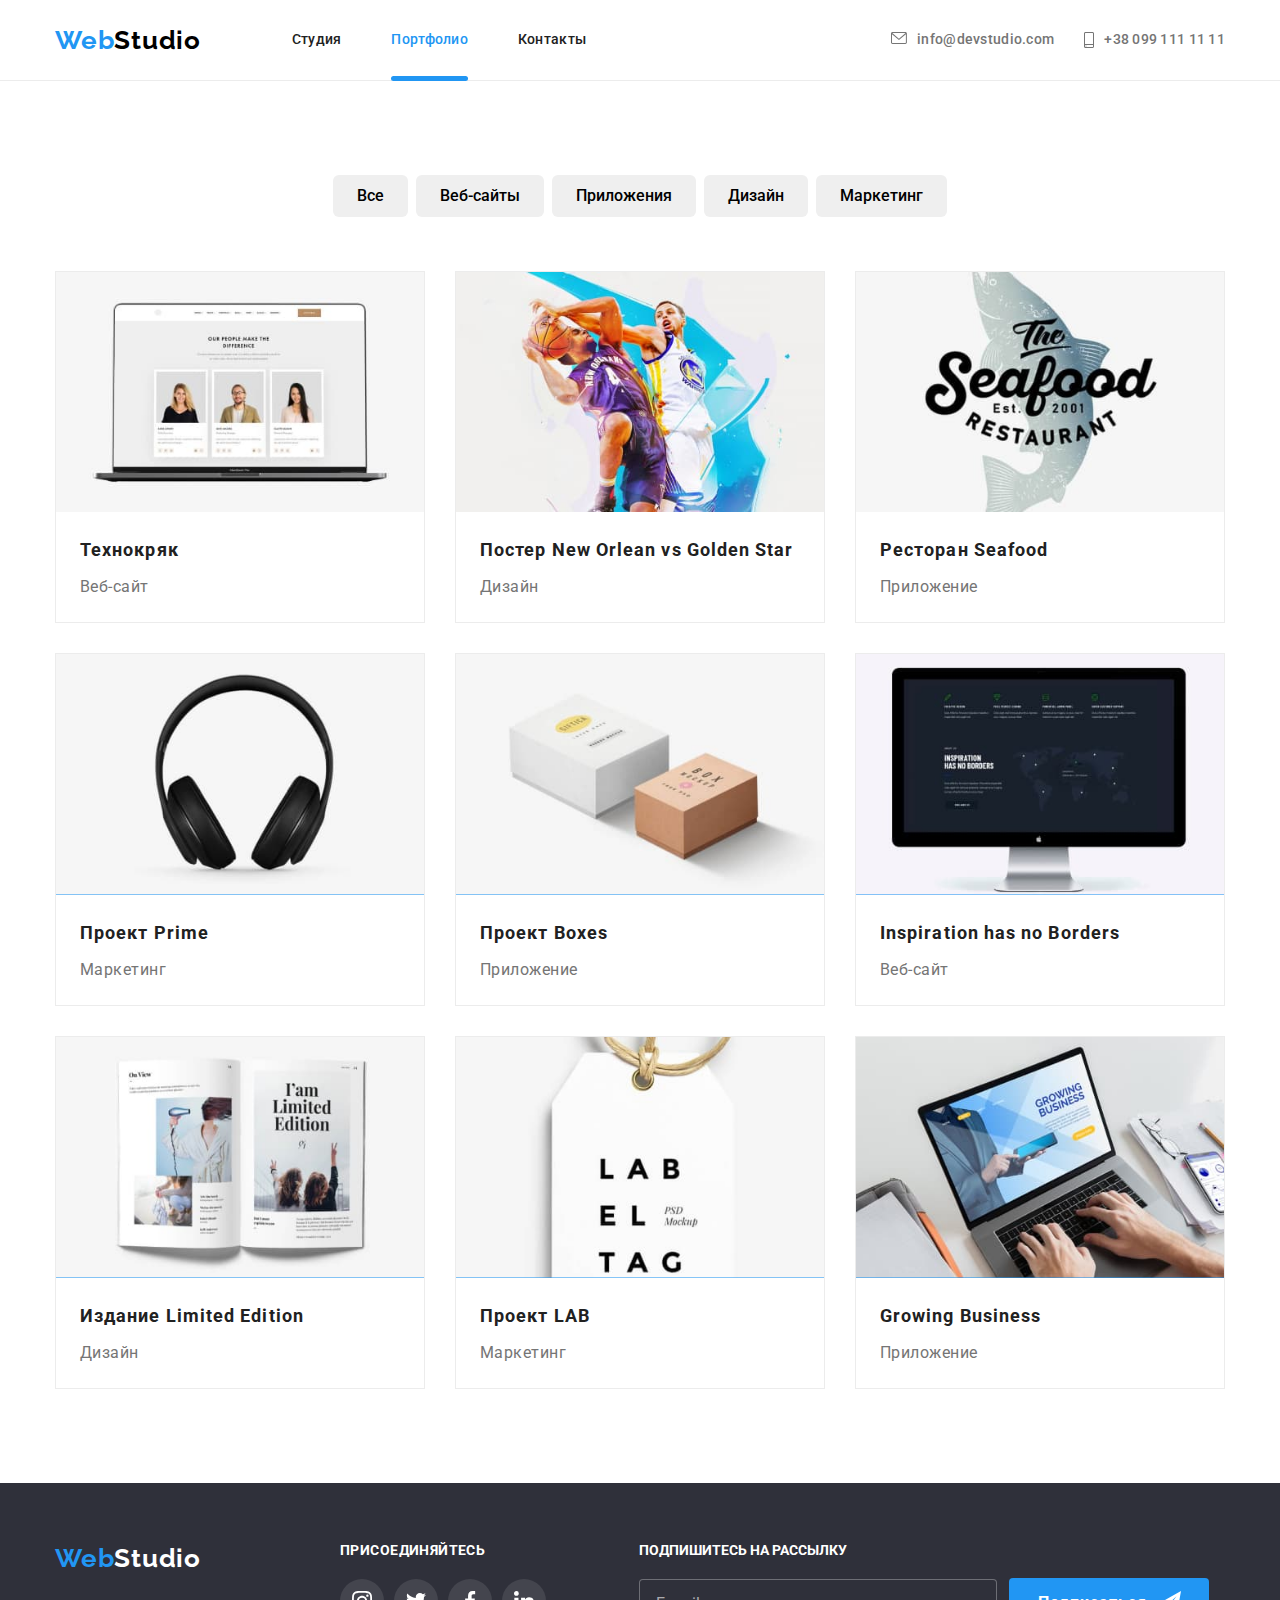
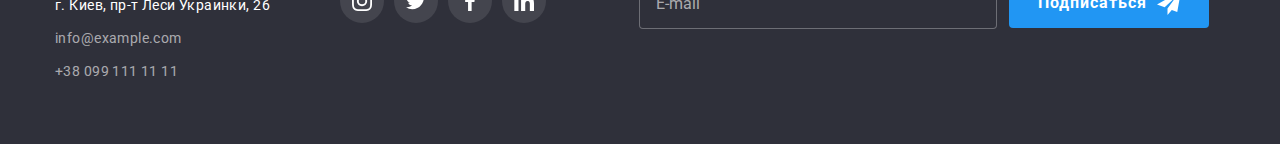
==== commit 264d71cb: "another one" ====
--- a/portfolio.html
+++ b/portfolio.html
@@ -24,10 +24,12 @@
           <nav class="site-nav">
             <ul class="site-nav__list">
               <li class="site-nav__item">
-                <a href="/" class="site-nav__link site-nav__link--current">Студия</a>
+                <a href="./index.html" class="site-nav__link">Студия</a>
               </li>
               <li class="site-nav__item">
-                <a href="./portfolio.html" class="site-nav__link">Портфолио</a>
+                <a href="./portfolio.html" class="site-nav__link site-nav__link--current"
+                  >Портфолио</a
+                >
               </li>
               <li class="site-nav__item"><a href="" class="site-nav__link">Контакты</a></li>
             </ul>
--- a/css/main.min.css
+++ b/css/main.min.css
@@ -1 +1 @@
-html{-webkit-box-sizing:border-box;box-sizing:border-box}*,*::before,*::after{-webkit-box-sizing:inherit;box-sizing:inherit}body{color:#757575}body.menu-open{overflow:hidden}:root{--main-animation: cubic-bezier(0.4, 0, 0.2, 1)}.container{padding-left:15px;padding-right:15px;margin:0 auto;width:100%}@media screen and (min-width: 480px){.container{width:480px}}@media screen and (min-width: 768px){.container{width:768px}}@media screen and (min-width: 1200px){.container{width:1200px}}.container--flex{display:-webkit-box;display:-ms-flexbox;display:flex;-webkit-box-align:center;-ms-flex-align:center;align-items:center;-webkit-box-pack:justify;-ms-flex-pack:justify;justify-content:space-between}@media screen and (min-width: 768px){.container--flex{-webkit-box-orient:horizontal;-webkit-box-direction:reverse;-ms-flex-direction:row-reverse;flex-direction:row-reverse;-webkit-box-pack:justify;-ms-flex-pack:justify;justify-content:space-between}}.section{padding-top:60px;padding-bottom:60px}@media screen and (min-width: 1200px){.section{padding-bottom:0;padding-top:94px}}.section__title{margin-top:0;margin-bottom:30px;color:#212121;text-align:center}@media screen and (min-width: 1200px){.section__title{margin-bottom:50px}}.visually-hidden{position:absolute;white-space:nowrap;margin:-1px;width:1px;height:1px;overflow:hidden;border:0;padding:0;clip:rect(0 0 0 0);-webkit-clip-path:inset(50%);clip-path:inset(50%)}body{font-family:Roboto,sans-serif}main{letter-spacing:.03em}.header__logo{font-family:Raleway,cursive;font-weight:700;font-size:24px;line-height:1.16;letter-spacing:.03em}@media screen and (min-width: 1200px){.header__logo{font-size:26px;line-height:1.19}}.site-nav__link{font-weight:500;font-size:40px;line-height:1.18;letter-spacing:.02em}@media screen and (min-width: 768px){.site-nav__link{font-size:14px;line-height:1.14}}.contacts__link--tel{font-size:34px;line-height:1.18;font-weight:500;letter-spacing:.02em}.contacts__link--mail{font-size:24px;line-height:1.16;font-weight:500;letter-spacing:.02em}@media screen and (min-width: 768px){.contacts__link{font-weight:500;font-size:12px;line-height:1.16;letter-spacing:.02em}}@media screen and (min-width: 1200px){.contacts__link{font-size:14px;line-height:1.14}}.mobile-menu__item{font-weight:500;font-size:18px;line-height:1.2;letter-spacing:.02em}.hero__button{font-weight:700;font-size:16px;line-height:1.9;letter-spacing:.06em}.section__title{font-weight:700;font-size:28px;line-height:1.18}@media screen and (min-width: 1200px){.section__title{font-size:36px;line-height:1.17}}.hero__title{font-family:"Roboto";font-weight:900;font-size:26px;line-height:1.62;text-align:center;letter-spacing:.06em;text-transform:uppercase}@media screen and (min-width: 1200px){.hero__title{font-size:44px;line-height:1.36}}.feutures__title{font-weight:700;font-size:14px;line-height:1.14;text-transform:uppercase}.feutures__text{font-size:14px;line-height:1.71}.examples__text{font-weight:700;font-size:14px;line-height:1.14;text-align:center;letter-spacing:.03em;text-transform:uppercase}.staff__name{font-weight:500;font-size:16px;line-height:1.19}.info__adress{font-size:14px;line-height:1.71;letter-spacing:.03em}.info__link{font-size:14px;line-height:1.71;letter-spacing:.03em}.socials__title{font-weight:700;font-size:14px;line-height:1.14;letter-spacing:.03em;text-transform:uppercase}.subscribe__label{font-weight:700;font-size:14px;line-height:1.14;text-transform:uppercase}.subscribe__input::-webkit-input-placeholder{font-weight:400;font-size:16px;line-height:1.25}.subscribe__input::-moz-placeholder{font-weight:400;font-size:16px;line-height:1.25}.subscribe__input:-ms-input-placeholder{font-weight:400;font-size:16px;line-height:1.25}.subscribe__input::-ms-input-placeholder{font-weight:400;font-size:16px;line-height:1.25}.subscribe__input::placeholder{font-weight:400;font-size:16px;line-height:1.25}.subscribe__button{font-weight:700;font-size:16px;line-height:1.87;letter-spacing:.06em}.projects__btn{font-family:Roboto,sans-serif;font-weight:500;font-size:16px;line-height:1.6}.works__title{font-weight:700;font-size:18px;line-height:2;letter-spacing:.06em}.works__text{font-size:16px;line-height:1.9}.thumb__text{font-weight:400;font-size:18px;line-height:28px}.request__text{font-weight:700;font-size:20px;line-height:1.15}.request__label{font-weight:400;font-size:12px;line-height:1.17;letter-spacing:.01em}.comment-area::-webkit-input-placeholder{font-weight:400;font-size:12px;line-height:14px;letter-spacing:.01em}.comment-area::-moz-placeholder{font-weight:400;font-size:12px;line-height:14px;letter-spacing:.01em}.comment-area:-ms-input-placeholder{font-weight:400;font-size:12px;line-height:14px;letter-spacing:.01em}.comment-area::-ms-input-placeholder{font-weight:400;font-size:12px;line-height:14px;letter-spacing:.01em}.comment-area::placeholder{font-weight:400;font-size:12px;line-height:14px;letter-spacing:.01em}.agreement__label{font-weight:400;font-size:12px;line-height:1.16;letter-spacing:.03em}@media screen and (min-width: 1200px){.agreement__label{font-size:14px;line-height:1.71}}.send__button{font-weight:700;font-size:16px;line-height:1.87;letter-spacing:.06em}.mobile-menu__list,.works,.projects__list,.info__list,.clients__list,.staff,.examples,.feutures,.contacts,.site-nav__list{padding:0;margin:0;list-style:none}.header{border-bottom:1px solid #ececec;position:relative}.header__logo{text-decoration:none;color:#2196f3}@media screen and (max-width: 767px){.mobile-menu.is-open~.header__logo{opacity:0}}.header__studio{color:#000}.header__studio--white{color:#fff}@media screen and (min-width: 768px){.site-nav{display:-webkit-box;display:-ms-flexbox;display:flex;margin-right:84px}}@media screen and (min-width: 1200px){.site-nav{margin-right:305px}}@media screen and (min-width: 768px){.site-nav__list{display:-webkit-box;display:-ms-flexbox;display:flex}}.site-nav__item:not(:last-child){margin-right:50px}@media screen and (max-width: 767px){.site-nav__item:not(:last-child){margin-bottom:32px;margin-right:0}}.site-nav__link{color:#212121;text-decoration:none;-webkit-transition:color 250ms var(--main-animation);transition:color 250ms var(--main-animation)}@media screen and (min-width: 768px){.site-nav__link{display:block;padding-top:32px;padding-bottom:32px}}.site-nav__link:hover,.site-nav__link:focus{color:#2196f3}.site-nav__link--current{color:#2196f3;position:relative}@media screen and (min-width: 768px){.site-nav__link--current::after{content:"";position:absolute;bottom:-1px;right:0;height:5px;width:100%;border-radius:5px;background:#2196f3}}.contacts{display:-webkit-box;display:-ms-flexbox;display:flex;margin-bottom:64px;-webkit-box-pack:center;-ms-flex-pack:center;justify-content:center;-webkit-box-orient:vertical;-webkit-box-direction:reverse;-ms-flex-direction:column-reverse;flex-direction:column-reverse}@media screen and (min-width: 768px){.contacts{margin-bottom:0;-webkit-box-orient:vertical;-webkit-box-direction:normal;-ms-flex-direction:column;flex-direction:column}}@media screen and (min-width: 1200px){.contacts{-webkit-box-orient:horizontal;-webkit-box-direction:normal;-ms-flex-direction:row;flex-direction:row}}.contacts__icon{display:none;margin-right:10px;fill:currentColor}.contacts__icon--envelope{width:16px;height:12px}.contacts__icon--smartphone{width:10px;height:16px}@media screen and (min-width: 767px){.contacts__icon{display:block}}@media screen and (min-width: 1200px){.contacts__item:not(:last-child){margin-right:30px}}.contacts__link{text-decoration:none;color:#757575;display:-webkit-box;display:-ms-flexbox;display:flex;-webkit-transition:color 250ms var(--main-animation);transition:color 250ms var(--main-animation)}.contacts__link:hover,.contacts__link:focus{color:#2196f3}@media screen and (min-width: 1200px){.contacts__link{padding-top:32px;padding-bottom:32px}}@media screen and (max-width: 767px){.contacts__link--tel{color:#2196f3;margin-bottom:32px}}@media screen and (min-width: 768px){.contacts__link--mail{margin-bottom:10px}}@media screen and (min-width: 1200px){.contacts__link--mail{margin-bottom:0}}.hero{display:block;padding-bottom:118px;padding-top:118px;text-align:center}@media screen and (min-width: 1200px){.hero{padding-bottom:200px;padding-top:200px}}.hero__title{margin-left:auto;margin-right:auto;max-width:360px;margin-top:0;margin-bottom:30px;color:#fff}@media screen and (min-width: 1200px){.hero__title{max-width:700px}}.overlay{max-width:1600px;height:400px;margin-left:auto;margin-right:auto;background-image:-webkit-gradient(linear, left top, right top, from(rgba(47, 48, 58, 0.4)), to(rgba(47, 48, 58, 0.4))),url("../images/studio/Header-480px.jpg");background-image:linear-gradient(to right, rgba(47, 48, 58, 0.4), rgba(47, 48, 58, 0.4)),url("../images/studio/Header-480px.jpg");background-size:cover;background-position:center}@media screen and (min-width: 1200px){.overlay{height:600px}}@media screen and (min-device-pixel-ratio: 2),screen and (-webkit-min-device-pixel-ratio: 2),screen and (min-resolution: 2dppx),screen and (min-resolution: 192dpi){.overlay{background-image:-webkit-gradient(linear, left top, right top, from(rgba(47, 48, 58, 0.4)), to(rgba(47, 48, 58, 0.4))),url("../images/studio/Header-480px@2x.jpg");background-image:linear-gradient(to right, rgba(47, 48, 58, 0.4), rgba(47, 48, 58, 0.4)),url("../images/studio/Header-480px@2x.jpg")}}@media screen and (min-width: 481px){.overlay{background-image:-webkit-gradient(linear, left top, right top, from(rgba(47, 48, 58, 0.4)), to(rgba(47, 48, 58, 0.4))),url("../images/studio/Header-768px.jpg");background-image:linear-gradient(to right, rgba(47, 48, 58, 0.4), rgba(47, 48, 58, 0.4)),url("../images/studio/Header-768px.jpg")}}@media screen and (min-width: 481px)and (min-device-pixel-ratio: 2),screen and (min-width: 481px)and (-webkit-min-device-pixel-ratio: 2),screen and (min-width: 481px)and (min-resolution: 2dppx),screen and (min-width: 481px)and (min-resolution: 192dpi){.overlay{background-image:-webkit-gradient(linear, left top, right top, from(rgba(47, 48, 58, 0.4)), to(rgba(47, 48, 58, 0.4))),url("../images/studio/Header-768px@2x.jpg");background-image:linear-gradient(to right, rgba(47, 48, 58, 0.4), rgba(47, 48, 58, 0.4)),url("../images/studio/Header-768px@2x.jpg")}}@media screen and (min-width: 769px){.overlay{background-image:-webkit-gradient(linear, left top, right top, from(rgba(47, 48, 58, 0.4)), to(rgba(47, 48, 58, 0.4))),url("../images/studio/Header-1600px.jpg");background-image:linear-gradient(to right, rgba(47, 48, 58, 0.4), rgba(47, 48, 58, 0.4)),url("../images/studio/Header-1600px.jpg")}}@media screen and (min-width: 769px)and (min-device-pixel-ratio: 2),screen and (min-width: 769px)and (-webkit-min-device-pixel-ratio: 2),screen and (min-width: 769px)and (min-resolution: 2dppx),screen and (min-width: 769px)and (min-resolution: 192dpi){.overlay{background-image:-webkit-gradient(linear, left top, right top, from(rgba(47, 48, 58, 0.4)), to(rgba(47, 48, 58, 0.4))),url("../images/studio/Header-1600px@2x.jpg");background-image:linear-gradient(to right, rgba(47, 48, 58, 0.4), rgba(47, 48, 58, 0.4)),url("../images/studio/Header-1600px@2x.jpg")}}.hero__button{height:50px;min-width:200px;display:inline-block;border-radius:4px;padding:10px 32px;background:#2196f3;color:#fff;text-align:center;border-color:rgba(0,0,0,0);cursor:pointer;text-decoration:none;-webkit-transition:background-color 250ms var(--main-animation);transition:background-color 250ms var(--main-animation)}.hero__button:hover,.hero__button:focus{background-color:#188ce8}.feutures{display:-webkit-box;display:-ms-flexbox;display:flex;-ms-flex-wrap:wrap;flex-wrap:wrap}@media screen and (min-width: 768px){.feutures{margin:-15px}}@media screen and (min-width: 1200px){.feutures{-ms-flex-wrap:nowrap;flex-wrap:nowrap}}.feutures__icon{width:70px;height:70px}.feutures__image{height:120px;border-radius:3px;display:-webkit-box;display:-ms-flexbox;display:flex;background-color:#f5f4fa;-webkit-box-pack:center;-ms-flex-pack:center;justify-content:center;-webkit-box-align:center;-ms-flex-align:center;align-items:center}.feutures__title{margin-left:auto;margin-right:auto;margin-top:30px;margin-bottom:10px;color:#212121}.feutures__text{margin-top:0;margin-bottom:0}@media screen and (max-width: 767px){.feutures__item{display:-webkit-box;display:-ms-flexbox;display:flex;-webkit-box-orient:vertical;-webkit-box-direction:normal;-ms-flex-direction:column;flex-direction:column}}@media screen and (min-width: 768px){.feutures__item{width:calc((100% - 60px)/2);margin:15px}}@media screen and (min-width: 1200px){.feutures__item{width:calc((100% - 120px)/4)}}@media screen and (max-width: 767px){.feutures__item:not(:last-child){margin-bottom:30px}}.example{padding-bottom:94px}@media screen and (max-width: 1199px){.example{display:none}}.examples{-webkit-box-pack:center;-ms-flex-pack:center;justify-content:center;display:-webkit-box;display:-ms-flexbox;display:flex}.examples__item:not(:last-child){margin-right:30px}.examples__item{position:relative}.examples__thumb{display:-webkit-box;display:-ms-flexbox;display:flex;position:absolute;bottom:0%;width:370px;height:70px;-webkit-box-pack:center;-ms-flex-pack:center;justify-content:center;-webkit-box-align:center;-ms-flex-align:center;align-items:center;background-color:rgba(47,48,58,.8)}.examples__text{color:#fff}.examples__link{text-decoration:none}.examples__image{display:block}.socials{display:-webkit-box;display:-ms-flexbox;display:flex;list-style:none;padding-top:16px;padding-left:0;padding-bottom:24px;-webkit-box-pack:center;-ms-flex-pack:center;justify-content:center}@media screen and (min-width: 1200px){.socials{padding-bottom:30px}}.socials__link{-webkit-box-pack:center;-ms-flex-pack:center;justify-content:center;-webkit-box-align:center;-ms-flex-align:center;align-items:center;border-radius:50%;width:44px;height:44px;display:-webkit-box;display:-ms-flexbox;display:flex;color:#afb1b8;background-color:rgba(255,255,255,.1);-webkit-transition:color 250ms var(--main-animation),background-color 250ms var(--main-animation);transition:color 250ms var(--main-animation),background-color 250ms var(--main-animation)}.socials__link:focus,.socials__link:hover{background-color:#2196f3;color:#fff}.socials__link--white{color:#fff}.socials__item{width:44px;height:44px;border-radius:50%}.socials__item:not(:last-child){margin-right:10px}.socials__icon{width:20px;height:20px;fill:currentColor}.footer__socials{display:-webkit-box;display:-ms-flexbox;display:flex;-webkit-box-orient:vertical;-webkit-box-direction:normal;-ms-flex-direction:column;flex-direction:column}@media screen and (max-width: 1199px){.footer__socials{-webkit-box-align:center;-ms-flex-align:center;align-items:center}}.socials--footer{margin:0;padding-top:20px}@media screen and (min-width: 768px){.socials--footer{padding-left:0;padding-right:0;padding-bottom:0}}.socials__title{color:#fff;margin-bottom:0;margin-top:0}.members{padding-bottom:60px;background-color:#f5f4fa}@media screen and (min-width: 1200px){.members{padding-bottom:94px}}.staff__image{display:block;max-width:100%}.staff{text-align:center}@media screen and (min-width: 768px){.staff{display:-webkit-box;display:-ms-flexbox;display:flex;-ms-flex-wrap:wrap;flex-wrap:wrap;margin:-15px}}@media screen and (min-width: 1200px){.staff{-ms-flex-wrap:nowrap;flex-wrap:nowrap}}.staff__item{border-radius:4px;-webkit-box-shadow:1px 3px 5px rgba(47,48,58,.4);box-shadow:1px 3px 5px rgba(47,48,58,.4);margin-bottom:30px;background-color:#fff}@media screen and (min-width: 768px){.staff__item{margin:15px;width:calc((100% - 60px)/2)}}@media screen and (min-width: 1200px){.staff__item{width:calc((100% - 120px)/4)}}.staff__name{margin-top:30px;margin-bottom:0;color:#212121}.staff__post{margin-top:10px;margin-bottom:0;color:#757575}.clients{padding-top:60px;padding-bottom:60px}@media screen and (min-width: 1200px){.clients{padding-top:94px;padding-bottom:94px}}.clients__list{display:-webkit-box;display:-ms-flexbox;display:flex;-ms-flex-wrap:wrap;flex-wrap:wrap;margin:-15px;padding:0;list-style:none}@media screen and (min-width: 1200px){.clients__list{-ms-flex-wrap:nowrap;flex-wrap:nowrap}}.clients__link{display:-webkit-box;display:-ms-flexbox;display:flex;-webkit-box-pack:center;-ms-flex-pack:center;justify-content:center;-webkit-box-align:center;-ms-flex-align:center;align-items:center;text-decoration:none;width:100%;color:#afb1b8;border:1px solid #afb1b8;border-radius:4px;-webkit-transition:color 250ms var(--main-animation),border-color 250ms var(--main-animation);transition:color 250ms var(--main-animation),border-color 250ms var(--main-animation)}.clients__link:hover,.clients__link:focus{border-color:#2196f3;color:#2196f3}.clients__icon{fill:currentColor}.clients__item{display:-webkit-box;display:-ms-flexbox;display:flex;height:92px;margin:15px;width:calc((100% - 60px)/2)}@media screen and (min-width: 768px){.clients__item{width:calc((100% - 90px)/3)}}@media screen and (min-width: 1200px){.clients__item{width:calc((100% - 180px)/6)}}@media screen and (min-width: 767px){.flexbox{display:-webkit-box;display:-ms-flexbox;display:flex;-ms-flex-wrap:wrap;flex-wrap:wrap}}@media screen and (min-width: 1200px){.flexbox{-ms-flex-wrap:nowrap;flex-wrap:nowrap}}.footer{display:-webkit-box;display:-ms-flexbox;display:flex;padding-top:60px;padding-bottom:60px;background-color:#2f303a}.info{display:-webkit-box;display:-ms-flexbox;display:flex;-webkit-box-orient:vertical;-webkit-box-direction:normal;-ms-flex-direction:column;flex-direction:column;-webkit-box-align:center;-ms-flex-align:center;align-items:center;margin-bottom:60px}@media screen and (min-width: 768px){.info{margin-left:76px;margin-right:165px}}@media screen and (min-width: 1200px){.info{margin-bottom:0;margin-left:0;margin-right:70px;-webkit-box-align:stretch;-ms-flex-align:stretch;align-items:stretch}}.info__list{display:-webkit-box;display:-ms-flexbox;display:flex;-webkit-box-orient:vertical;-webkit-box-direction:normal;-ms-flex-direction:column;flex-direction:column;margin-top:20px;list-style:none;margin-bottom:0;padding:0}@media screen and (max-width: 1199px){.info__list{-webkit-box-align:center;-ms-flex-align:center;align-items:center}}.info__item:not(:last-child){margin-bottom:9px}.info__adress{margin-top:0;margin-bottom:0;color:#fff}.info__link{color:rgba(255,255,255,.6);text-decoration:none;-webkit-transition:color 250ms var(--main-animation);transition:color 250ms var(--main-animation)}.info__link:hover,.info__link:focus{color:#2196f3}.subscribe{position:relative;display:-webkit-box;display:-ms-flexbox;display:flex;-webkit-box-orient:vertical;-webkit-box-direction:normal;-ms-flex-direction:column;flex-direction:column;-webkit-box-align:center;-ms-flex-align:center;align-items:center}@media screen and (min-width: 768px){.subscribe{margin-left:166px}}@media screen and (min-width: 1200px){.subscribe{margin-left:93px;-webkit-box-align:stretch;-ms-flex-align:stretch;align-items:stretch}}.subscribe__label{color:#fff}.subscribe__input{margin-top:20px;margin-bottom:20px;padding-left:16px;width:100%;height:50px;border:1px solid rgba(255,255,255,.3);border-radius:4px;background-color:#2f303a;color:var(--white-color);-webkit-transition:border-color 250ms var(--main-animation);transition:border-color 250ms var(--main-animation)}@media screen and (min-width: 768px){.subscribe__input{width:450px}}@media screen and (min-width: 1200px){.subscribe__input{width:358px}}.subscribe__input::-webkit-input-placeholder{color:rgba(255,255,255,.6)}.subscribe__input::-moz-placeholder{color:rgba(255,255,255,.6)}.subscribe__input:-ms-input-placeholder{color:rgba(255,255,255,.6)}.subscribe__input::-ms-input-placeholder{color:rgba(255,255,255,.6)}.subscribe__input::placeholder{color:rgba(255,255,255,.6)}.subscribe__input:not(:-moz-placeholder-shown){border-color:#2196f3;outline:none}.subscribe__input:not(:-ms-input-placeholder){border-color:#2196f3;outline:none}.subscribe__input:focus,.subscribe__input:hover,.subscribe__input:focus-within,.subscribe__input:not(:placeholder-shown){border-color:#2196f3;outline:none}.subscribe__button{position:relative;cursor:pointer;width:200px;height:50px;border:none;border-radius:4px;background-color:#2196f3;color:#fff}@media screen and (min-width: 1200px){.subscribe__button{position:absolute;top:35px;left:370px}}.subscribe__text{position:absolute;left:29px;top:10px}.subscribe__icon{position:absolute;height:24px;width:24px;bottom:13px;right:28px;fill:#fff}.backdrop{position:fixed;top:0;left:0;overflow-y:scroll;width:100%;height:100%;background-color:rgba(0,0,0,.2);opacity:1;z-index:9999;-webkit-transition:opacity 250ms var(--main-animation),-webkit-transform 250ms var(--main-animation);transition:opacity 250ms var(--main-animation),-webkit-transform 250ms var(--main-animation);transition:opacity 250ms var(--main-animation),transform 250ms var(--main-animation);transition:opacity 250ms var(--main-animation),transform 250ms var(--main-animation),-webkit-transform 250ms var(--main-animation)}@media screen and (max-width: 767px){.backdrop{display:-webkit-box;display:-ms-flexbox;display:flex;-webkit-box-pack:center;-ms-flex-pack:center;justify-content:center;-webkit-box-align:center;-ms-flex-align:center;align-items:center;padding-left:15px;padding-right:15px}}.backdrop.is-hidden{pointer-events:none;opacity:0}.backdrop.is-hidden .modal{-webkit-transform:perspective(400px) translate(-50%, -1000px) rotateX(45deg);transform:perspective(400px) translate(-50%, -1000px) rotateX(45deg)}.modal{position:relative;width:100%;height:609px;background-color:#fff;-webkit-transition:-webkit-transform 200ms var(--main-animation);transition:-webkit-transform 200ms var(--main-animation);transition:transform 200ms var(--main-animation);transition:transform 200ms var(--main-animation), -webkit-transform 200ms var(--main-animation)}@media screen and (min-width: 480px){.modal{width:450px}}@media screen and (min-width: 768px){.modal{position:absolute;top:50%;left:50%;-webkit-transform:perspective(400px) translate(-50%, -50%) rotateX(0deg);transform:perspective(400px) translate(-50%, -50%) rotateX(0deg)}}@media screen and (min-width: 1200px){.modal{width:528px;height:581px}}.modal__close{position:absolute;top:8px;right:8px;cursor:pointer;height:30px;width:30px;background-color:#fff;border:1px solid rgba(0,0,0,.1);border-radius:50%;-webkit-transition:color 250ms var(--main-animation);transition:color 250ms var(--main-animation)}.modal__close:focus,.modal__close:hover{color:#2196f3}.modal__icon{fill:currentColor}.request{padding:40px}.request__field{position:relative;display:-webkit-box;display:-ms-flexbox;display:flex;-webkit-box-orient:vertical;-webkit-box-direction:normal;-ms-flex-direction:column;flex-direction:column;max-width:100%}.request__input{width:100%;height:40px;padding-left:42px;border:1px solid rgba(33,33,33,.2);border-radius:4px;-webkit-transition:border-color 250ms var(--main-animation);transition:border-color 250ms var(--main-animation)}@media screen and (min-width: 1200px){.request__input{width:448px}}.request__input:not(:-moz-placeholder-shown){border-color:#2196f3;outline:none}.request__input:not(:-ms-input-placeholder){border-color:#2196f3;outline:none}.request__input:focus,.request__input:hover,.request__input:focus-within,.request__input:not(:placeholder-shown){border-color:#2196f3;outline:none}.request__input:not(:-moz-placeholder-shown)~.request__icon{fill:#2196f3}.request__input:not(:-ms-input-placeholder)~.request__icon{fill:#2196f3}.request__input:focus~.request__icon,.request__input:hover~.request__icon,.request__input:focus-within~.request__icon,.request__input:not(:placeholder-shown)~.request__icon{fill:#2196f3}.request__text{margin:0;text-align:center;color:#212121}.request__label{display:inline-block;margin-bottom:4px;margin-top:10px;color:#757575}.request__icon{position:absolute;top:39px;left:12px;width:18px;height:18px;fill:currentColor;-webkit-transition:fill 250ms var(--main-animation);transition:fill 250ms var(--main-animation)}.comment-area{position:relative;max-width:100%;height:120px;resize:none;border:1px solid rgba(33,33,33,.2);border-radius:4px;-webkit-transition:border-color 250ms var(--main-animation);transition:border-color 250ms var(--main-animation)}@media screen and (min-width: 1200px){.comment-area{width:448px}}.comment-area::-webkit-input-placeholder{position:absolute;top:12px;left:16px;color:rgba(117,117,117,.5)}.comment-area::-moz-placeholder{position:absolute;top:12px;left:16px;color:rgba(117,117,117,.5)}.comment-area:-ms-input-placeholder{position:absolute;top:12px;left:16px;color:rgba(117,117,117,.5)}.comment-area::-ms-input-placeholder{position:absolute;top:12px;left:16px;color:rgba(117,117,117,.5)}.comment-area::placeholder{position:absolute;top:12px;left:16px;color:rgba(117,117,117,.5)}.comment-area:not(:-moz-placeholder-shown){border-color:#2196f3;outline:none}.comment-area:not(:-ms-input-placeholder){border-color:#2196f3;outline:none}.comment-area:focus,.comment-area:hover,.comment-area:focus-within,.comment-area:not(:placeholder-shown){border-color:#2196f3;outline:none}.agreement{position:relative;text-align:center;padding-left:15px;margin-top:20px;margin-bottom:30px}.agreement__label{width:400px;position:relative}.agreement__link{color:#2196f3}.agreement__input{-webkit-appearance:none;-moz-appearance:none;appearance:none;position:absolute}.agreement__input:checked~.agreement__label .agreement__check{background-color:#2196f3;border-color:rgba(0,0,0,0)}.agreement__input:checked~.agreement__label .agreement__icon{fill:#fff}.agreement__check{position:absolute;display:inline-block;right:calc(100% + 7px);top:0;width:16px;height:15px;border:2px solid;border-radius:2px}.agreement__icon{position:absolute;top:-1px;left:-1px;fill:rgba(0,0,0,0)}.send{display:block;text-align:center}.send__button{width:200px;height:50px;border:none;border-radius:4px;cursor:pointer;background-color:#2196f3;text-align:center;color:#fff;-webkit-transition:background-color 250ms var(--main-animation);transition:background-color 250ms var(--main-animation)}.send__button:hover,.send__button:focus{background-color:#188ce8}.projects{padding-top:60px;padding-bottom:60px}@media screen and (min-width: 1200px){.projects{padding-top:94px;padding-bottom:94px}}.projects__list{display:-webkit-box;display:-ms-flexbox;display:flex;-ms-flex-wrap:wrap;flex-wrap:wrap;list-style:none;margin:-4px;padding:0;margin-bottom:40px}@media screen and (min-width: 768px){.projects__list{-webkit-box-pack:center;-ms-flex-pack:center;justify-content:center;margin-bottom:30px}}@media screen and (min-width: 1200px){.projects__list{margin-bottom:50px}}.projects__item{margin:4px}.projects__btn{border-radius:6px;padding:6px 22px;border-color:rgba(0,0,0,0);cursor:pointer;text-align:center;-webkit-transition:color 250ms var(--main-animation),background-color 250ms var(--main-animation),-webkit-box-shadow 250ms var(--main-animation);transition:color 250ms var(--main-animation),background-color 250ms var(--main-animation),-webkit-box-shadow 250ms var(--main-animation);transition:color 250ms var(--main-animation),background-color 250ms var(--main-animation),box-shadow 250ms var(--main-animation);transition:color 250ms var(--main-animation),background-color 250ms var(--main-animation),box-shadow 250ms var(--main-animation),-webkit-box-shadow 250ms var(--main-animation)}.projects__btn:hover,.projects__btn:focus{-webkit-box-shadow:0 2px 3px rgba(47,48,58,.4);box-shadow:0 2px 3px rgba(47,48,58,.4);color:#fff;background-color:#2196f3}.works{display:-webkit-box;display:-ms-flexbox;display:flex;-ms-flex-wrap:wrap;flex-wrap:wrap;margin:-15px}.works__name{margin-top:0;margin-bottom:0;padding:20px 24px}.works__link{margin-top:0;margin-bottom:0;text-decoration:none}.works__title{margin-top:0;margin-bottom:0;color:#212121}.works__text{margin-top:4px;margin-bottom:0;color:#757575}.works__item{margin:15px;border:1px solid #ececec;width:calc((100% - 30px)/1)}.works__item:hover,.works__item:focus{-webkit-box-shadow:1px 3px 5px rgba(47,48,58,.4);box-shadow:1px 3px 5px rgba(47,48,58,.4)}@media screen and (min-width: 768px){.works__item{width:calc((100% - 60px)/2)}}@media screen and (min-width: 1200px){.works__item{width:calc((100% - 90px)/3)}}.thumb{position:relative;overflow:hidden}.thumb__image{display:block;max-width:100%}.thumb__description{display:-webkit-box;display:-ms-flexbox;display:flex;position:absolute;width:100%;height:100%;background-color:rgba(33,150,243,.9);top:0;left:0;-webkit-box-pack:center;-ms-flex-pack:center;justify-content:center;-webkit-box-align:center;-ms-flex-align:center;align-items:center;-webkit-transform:translateY(100%);transform:translateY(100%);-webkit-transition:-webkit-transform 250ms var(--main-animation);transition:-webkit-transform 250ms var(--main-animation);transition:transform 250ms var(--main-animation);transition:transform 250ms var(--main-animation), -webkit-transform 250ms var(--main-animation)}.works__item:hover .thumb__description{-webkit-transform:translateY(0);transform:translateY(0)}.thumb__text{padding:63px 24px;color:#fff}.menu-button{display:-webkit-inline-box;display:-ms-inline-flexbox;display:inline-flex;margin-top:10px;margin-bottom:10px;padding:0;border:none;background-color:rgba(0,0,0,0)}.menu-button:hover .mobile-button__icon,.menu-button:focus .mobile-button__icon{fill:#2196f3}@media screen and (min-width: 768px){.menu-button{display:none}}.mobile-button__icon--close{display:none}.menu-button.is-open .mobile-button__icon--close{display:block}.menu-button.is-open .mobile-button__icon--menu{display:none}@media screen and (min-width: 768px)and (max-width: 1200px){.mobile-menu__thumb{padding-top:21px;padding-bottom:21px}}@media screen and (max-width: 767px){.mobile-menu__thumb{margin-bottom:48px}}.mobile-menu{background-color:#fff;z-index:999}@media screen and (max-width: 767px){.mobile-menu{display:none;position:absolute;top:100%;left:0%;width:100%;height:100vh;padding-left:40px;padding-right:40px;overflow:auto}.mobile-menu.is-open{display:block}}@media screen and (max-width: 767px)and (max-width: 767px){.mobile-menu.is-open{display:-webkit-box;display:-ms-flexbox;display:flex;-webkit-box-orient:vertical;-webkit-box-direction:normal;-ms-flex-direction:column;flex-direction:column;-webkit-box-pack:justify;-ms-flex-pack:justify;justify-content:space-between}}@media screen and (min-width: 768px){.mobile-menu{display:-webkit-box;display:-ms-flexbox;display:flex}}.mobile-menu__list{display:-webkit-box;display:-ms-flexbox;display:flex}@media screen and (min-width: 768px){.mobile-menu__list{display:none}}.mobile-menu__link{text-decoration:none;color:#2196f3}.mobile-menu__item:not(:last-child){border-right:1px solid rgba(33,33,33,.2);margin-right:10px;padding-right:10px}/*# sourceMappingURL=main.min.css.map */+html{-webkit-box-sizing:border-box;box-sizing:border-box}*,*::before,*::after{-webkit-box-sizing:inherit;box-sizing:inherit}body{color:#757575}body.menu-open{overflow:hidden}:root{--main-animation: cubic-bezier(0.4, 0, 0.2, 1)}.container{padding-left:15px;padding-right:15px;margin:0 auto;width:100%}@media screen and (min-width: 480px){.container{width:480px}}@media screen and (min-width: 768px){.container{width:768px}}@media screen and (min-width: 1200px){.container{width:1200px}}.container--flex{display:-webkit-box;display:-ms-flexbox;display:flex;-webkit-box-align:center;-ms-flex-align:center;align-items:center;-webkit-box-pack:justify;-ms-flex-pack:justify;justify-content:space-between}@media screen and (min-width: 768px){.container--flex{-webkit-box-orient:horizontal;-webkit-box-direction:reverse;-ms-flex-direction:row-reverse;flex-direction:row-reverse;-webkit-box-pack:justify;-ms-flex-pack:justify;justify-content:space-between}}.section{padding-top:60px;padding-bottom:60px}@media screen and (min-width: 1200px){.section{padding-bottom:0;padding-top:94px}}.section__title{margin-top:0;margin-bottom:30px;color:#212121;text-align:center}@media screen and (min-width: 1200px){.section__title{margin-bottom:50px}}.visually-hidden{position:absolute;white-space:nowrap;margin:-1px;width:1px;height:1px;overflow:hidden;border:0;padding:0;clip:rect(0 0 0 0);-webkit-clip-path:inset(50%);clip-path:inset(50%)}body{font-family:Roboto,sans-serif}main{letter-spacing:.03em}.header__logo{font-family:Raleway,cursive;font-weight:700;font-size:24px;line-height:1.16;letter-spacing:.03em}@media screen and (min-width: 1200px){.header__logo{font-size:26px;line-height:1.19}}.site-nav__link{font-weight:500;font-size:40px;line-height:1.18;letter-spacing:.02em}@media screen and (min-width: 768px){.site-nav__link{font-size:14px;line-height:1.14}}.contacts__link--tel{font-size:34px;line-height:1.18;font-weight:500;letter-spacing:.02em}.contacts__link--mail{font-size:24px;line-height:1.16;font-weight:500;letter-spacing:.02em}@media screen and (min-width: 768px){.contacts__link{font-weight:500;font-size:12px;line-height:1.16;letter-spacing:.02em}}@media screen and (min-width: 1200px){.contacts__link{font-size:14px;line-height:1.14}}.mobile-menu__item{font-weight:500;font-size:18px;line-height:1.2;letter-spacing:.02em}.hero__button{font-weight:700;font-size:16px;line-height:1.9;letter-spacing:.06em}.section__title{font-weight:700;font-size:28px;line-height:1.18}@media screen and (min-width: 1200px){.section__title{font-size:36px;line-height:1.17}}.hero__title{font-family:"Roboto";font-weight:900;font-size:26px;line-height:1.62;text-align:center;letter-spacing:.06em;text-transform:uppercase}@media screen and (min-width: 1200px){.hero__title{font-size:44px;line-height:1.36}}.feutures__title{font-weight:700;font-size:14px;line-height:1.14;text-transform:uppercase}.feutures__text{font-size:14px;line-height:1.71}.examples__text{font-weight:700;font-size:14px;line-height:1.14;text-align:center;letter-spacing:.03em;text-transform:uppercase}.staff__name{font-weight:500;font-size:16px;line-height:1.19}.info__adress{font-size:14px;line-height:1.71;letter-spacing:.03em}.info__link{font-size:14px;line-height:1.71;letter-spacing:.03em}.socials__title{font-weight:700;font-size:14px;line-height:1.14;letter-spacing:.03em;text-transform:uppercase}.subscribe__label{font-weight:700;font-size:14px;line-height:1.14;text-transform:uppercase}.subscribe__input::-webkit-input-placeholder{font-weight:400;font-size:16px;line-height:1.25}.subscribe__input::-moz-placeholder{font-weight:400;font-size:16px;line-height:1.25}.subscribe__input:-ms-input-placeholder{font-weight:400;font-size:16px;line-height:1.25}.subscribe__input::-ms-input-placeholder{font-weight:400;font-size:16px;line-height:1.25}.subscribe__input::placeholder{font-weight:400;font-size:16px;line-height:1.25}.subscribe__button{font-weight:700;font-size:16px;line-height:1.87;letter-spacing:.06em}.projects__btn{font-family:Roboto,sans-serif;font-weight:500;font-size:16px;line-height:1.6}.works__title{font-weight:700;font-size:18px;line-height:2;letter-spacing:.06em}.works__text{font-size:16px;line-height:1.9}.thumb__text{font-weight:400;font-size:18px;line-height:28px}.request__text{font-weight:700;font-size:20px;line-height:1.15}.request__label{font-weight:400;font-size:12px;line-height:1.17;letter-spacing:.01em}.comment-area::-webkit-input-placeholder{font-weight:400;font-size:12px;line-height:14px;letter-spacing:.01em}.comment-area::-moz-placeholder{font-weight:400;font-size:12px;line-height:14px;letter-spacing:.01em}.comment-area:-ms-input-placeholder{font-weight:400;font-size:12px;line-height:14px;letter-spacing:.01em}.comment-area::-ms-input-placeholder{font-weight:400;font-size:12px;line-height:14px;letter-spacing:.01em}.comment-area::placeholder{font-weight:400;font-size:12px;line-height:14px;letter-spacing:.01em}.agreement__label{font-weight:400;font-size:12px;line-height:1.16;letter-spacing:.03em}@media screen and (min-width: 1200px){.agreement__label{font-size:14px;line-height:1.71}}.send__button{font-weight:700;font-size:16px;line-height:1.87;letter-spacing:.06em}.mobile-menu__list,.works,.projects__list,.info__list,.clients__list,.staff,.examples,.feutures,.contacts,.site-nav__list{padding:0;margin:0;list-style:none}.header{border-bottom:1px solid #ececec;position:relative}.header__logo{text-decoration:none;color:#2196f3}@media screen and (max-width: 767px){.mobile-menu.is-open~.header__logo{opacity:0}}.header__studio{color:#000}.header__studio--white{color:#fff}@media screen and (min-width: 768px){.site-nav{display:-webkit-box;display:-ms-flexbox;display:flex;margin-right:84px}}@media screen and (min-width: 1200px){.site-nav{margin-right:305px}}@media screen and (min-width: 768px){.site-nav__list{display:-webkit-box;display:-ms-flexbox;display:flex}}.site-nav__item:not(:last-child){margin-right:50px}@media screen and (max-width: 767px){.site-nav__item:not(:last-child){margin-bottom:32px;margin-right:0}}.site-nav__link{color:#212121;text-decoration:none;-webkit-transition:color 250ms var(--main-animation);transition:color 250ms var(--main-animation)}@media screen and (min-width: 768px){.site-nav__link{display:block;padding-top:32px;padding-bottom:32px}}.site-nav__link:hover,.site-nav__link:focus{color:#2196f3}.site-nav__link--current{color:#2196f3;position:relative}@media screen and (min-width: 768px){.site-nav__link--current::after{content:"";position:absolute;bottom:-1px;right:0;height:5px;width:100%;border-radius:5px;background:#2196f3}}.contacts{display:-webkit-box;display:-ms-flexbox;display:flex;margin-bottom:64px;-webkit-box-pack:center;-ms-flex-pack:center;justify-content:center;-webkit-box-orient:vertical;-webkit-box-direction:reverse;-ms-flex-direction:column-reverse;flex-direction:column-reverse}@media screen and (min-width: 768px){.contacts{margin-bottom:0;-webkit-box-orient:vertical;-webkit-box-direction:normal;-ms-flex-direction:column;flex-direction:column}}@media screen and (min-width: 1200px){.contacts{-webkit-box-orient:horizontal;-webkit-box-direction:normal;-ms-flex-direction:row;flex-direction:row}}.contacts__icon{display:none;margin-right:10px;fill:currentColor}.contacts__icon--envelope{width:16px;height:12px}.contacts__icon--smartphone{width:10px;height:16px}@media screen and (min-width: 767px){.contacts__icon{display:block}}@media screen and (min-width: 1200px){.contacts__item:not(:last-child){margin-right:30px}}.contacts__link{text-decoration:none;color:#757575;display:-webkit-box;display:-ms-flexbox;display:flex;-webkit-transition:color 250ms var(--main-animation);transition:color 250ms var(--main-animation)}.contacts__link:hover,.contacts__link:focus{color:#2196f3}@media screen and (min-width: 1200px){.contacts__link{padding-top:32px;padding-bottom:32px}}@media screen and (max-width: 767px){.contacts__link--tel{color:#2196f3;margin-bottom:32px}}@media screen and (min-width: 768px){.contacts__link--mail{margin-bottom:10px}}@media screen and (min-width: 1200px){.contacts__link--mail{margin-bottom:0}}.hero{display:block;padding-bottom:118px;padding-top:118px;text-align:center}@media screen and (min-width: 1200px){.hero{padding-bottom:200px;padding-top:200px}}.hero__title{margin-left:auto;margin-right:auto;max-width:360px;margin-top:0;margin-bottom:30px;color:#fff}@media screen and (min-width: 1200px){.hero__title{max-width:700px}}.overlay{max-width:1600px;height:400px;margin-left:auto;margin-right:auto;background-image:-webkit-gradient(linear, left top, right top, from(rgba(47, 48, 58, 0.4)), to(rgba(47, 48, 58, 0.4))),url("../images/studio/Header-480px.jpg");background-image:linear-gradient(to right, rgba(47, 48, 58, 0.4), rgba(47, 48, 58, 0.4)),url("../images/studio/Header-480px.jpg");background-size:cover;background-position:center}@media screen and (min-width: 1200px){.overlay{height:600px}}@media screen and (min-device-pixel-ratio: 2),screen and (-webkit-min-device-pixel-ratio: 2),screen and (min-resolution: 2dppx),screen and (min-resolution: 192dpi){.overlay{background-image:-webkit-gradient(linear, left top, right top, from(rgba(47, 48, 58, 0.4)), to(rgba(47, 48, 58, 0.4))),url("../images/studio/Header-480px@2x.jpg");background-image:linear-gradient(to right, rgba(47, 48, 58, 0.4), rgba(47, 48, 58, 0.4)),url("../images/studio/Header-480px@2x.jpg")}}@media screen and (min-width: 481px){.overlay{background-image:-webkit-gradient(linear, left top, right top, from(rgba(47, 48, 58, 0.4)), to(rgba(47, 48, 58, 0.4))),url("../images/studio/Header-768px.jpg");background-image:linear-gradient(to right, rgba(47, 48, 58, 0.4), rgba(47, 48, 58, 0.4)),url("../images/studio/Header-768px.jpg")}}@media screen and (min-width: 481px)and (min-device-pixel-ratio: 2),screen and (min-width: 481px)and (-webkit-min-device-pixel-ratio: 2),screen and (min-width: 481px)and (min-resolution: 2dppx),screen and (min-width: 481px)and (min-resolution: 192dpi){.overlay{background-image:-webkit-gradient(linear, left top, right top, from(rgba(47, 48, 58, 0.4)), to(rgba(47, 48, 58, 0.4))),url("../images/studio/Header-768px@2x.jpg");background-image:linear-gradient(to right, rgba(47, 48, 58, 0.4), rgba(47, 48, 58, 0.4)),url("../images/studio/Header-768px@2x.jpg")}}@media screen and (min-width: 769px){.overlay{background-image:-webkit-gradient(linear, left top, right top, from(rgba(47, 48, 58, 0.4)), to(rgba(47, 48, 58, 0.4))),url("../images/studio/Header-1600px.jpg");background-image:linear-gradient(to right, rgba(47, 48, 58, 0.4), rgba(47, 48, 58, 0.4)),url("../images/studio/Header-1600px.jpg")}}@media screen and (min-width: 769px)and (min-device-pixel-ratio: 2),screen and (min-width: 769px)and (-webkit-min-device-pixel-ratio: 2),screen and (min-width: 769px)and (min-resolution: 2dppx),screen and (min-width: 769px)and (min-resolution: 192dpi){.overlay{background-image:-webkit-gradient(linear, left top, right top, from(rgba(47, 48, 58, 0.4)), to(rgba(47, 48, 58, 0.4))),url("../images/studio/Header-1600px@2x.jpg");background-image:linear-gradient(to right, rgba(47, 48, 58, 0.4), rgba(47, 48, 58, 0.4)),url("../images/studio/Header-1600px@2x.jpg")}}.hero__button{height:50px;min-width:200px;display:inline-block;border-radius:4px;padding:10px 32px;background:#2196f3;color:#fff;text-align:center;border-color:rgba(0,0,0,0);cursor:pointer;text-decoration:none;-webkit-transition:background-color 250ms var(--main-animation);transition:background-color 250ms var(--main-animation)}.hero__button:hover,.hero__button:focus{background-color:#188ce8}.feutures{display:-webkit-box;display:-ms-flexbox;display:flex;-ms-flex-wrap:wrap;flex-wrap:wrap}@media screen and (min-width: 768px){.feutures{margin:-15px}}@media screen and (min-width: 1200px){.feutures{-ms-flex-wrap:nowrap;flex-wrap:nowrap}}.feutures__icon{width:70px;height:70px}.feutures__image{height:120px;border-radius:3px;display:-webkit-box;display:-ms-flexbox;display:flex;background-color:#f5f4fa;-webkit-box-pack:center;-ms-flex-pack:center;justify-content:center;-webkit-box-align:center;-ms-flex-align:center;align-items:center}.feutures__title{margin-left:auto;margin-right:auto;margin-top:30px;margin-bottom:10px;color:#212121}.feutures__text{margin-top:0;margin-bottom:0}@media screen and (max-width: 767px){.feutures__item{display:-webkit-box;display:-ms-flexbox;display:flex;-webkit-box-orient:vertical;-webkit-box-direction:normal;-ms-flex-direction:column;flex-direction:column}}@media screen and (min-width: 768px){.feutures__item{width:calc((100% - 60px)/2);margin:15px}}@media screen and (min-width: 1200px){.feutures__item{width:calc((100% - 120px)/4)}}@media screen and (max-width: 767px){.feutures__item:not(:last-child){margin-bottom:30px}}.example{padding-bottom:94px}@media screen and (max-width: 1199px){.example{display:none}}.examples{-webkit-box-pack:center;-ms-flex-pack:center;justify-content:center;display:-webkit-box;display:-ms-flexbox;display:flex}.examples__item:not(:last-child){margin-right:30px}.examples__item{position:relative}.examples__thumb{display:-webkit-box;display:-ms-flexbox;display:flex;position:absolute;bottom:0%;width:370px;height:70px;-webkit-box-pack:center;-ms-flex-pack:center;justify-content:center;-webkit-box-align:center;-ms-flex-align:center;align-items:center;background-color:rgba(47,48,58,.8)}.examples__text{color:#fff}.examples__link{text-decoration:none}.examples__image{display:block}.socials{display:-webkit-box;display:-ms-flexbox;display:flex;list-style:none;padding-top:16px;padding-left:0;padding-bottom:24px;-webkit-box-pack:center;-ms-flex-pack:center;justify-content:center}@media screen and (min-width: 1200px){.socials{padding-bottom:30px}}.socials__link{-webkit-box-pack:center;-ms-flex-pack:center;justify-content:center;-webkit-box-align:center;-ms-flex-align:center;align-items:center;border-radius:50%;width:44px;height:44px;display:-webkit-box;display:-ms-flexbox;display:flex;color:#afb1b8;background-color:rgba(255,255,255,.1);-webkit-transition:color 250ms var(--main-animation),background-color 250ms var(--main-animation);transition:color 250ms var(--main-animation),background-color 250ms var(--main-animation)}.socials__link:focus,.socials__link:hover{background-color:#2196f3;color:#fff}.socials__link--white{color:#fff}.socials__item{width:44px;height:44px;border-radius:50%}.socials__item:not(:last-child){margin-right:10px}.socials__icon{width:20px;height:20px;fill:currentColor}.footer__socials{display:-webkit-box;display:-ms-flexbox;display:flex;-webkit-box-orient:vertical;-webkit-box-direction:normal;-ms-flex-direction:column;flex-direction:column}@media screen and (max-width: 1199px){.footer__socials{-webkit-box-align:center;-ms-flex-align:center;align-items:center}}.socials--footer{margin:0;padding-top:20px;padding-bottom:60px}@media screen and (min-width: 768px){.socials--footer{padding-left:0;padding-right:0;padding-bottom:0}}.socials__title{color:#fff;margin-bottom:0;margin-top:0}.members{padding-bottom:60px;background-color:#f5f4fa}@media screen and (min-width: 1200px){.members{padding-bottom:94px}}.staff__image{display:block;max-width:100%}.staff{text-align:center}@media screen and (min-width: 768px){.staff{display:-webkit-box;display:-ms-flexbox;display:flex;-ms-flex-wrap:wrap;flex-wrap:wrap;margin:-15px}}@media screen and (min-width: 1200px){.staff{-ms-flex-wrap:nowrap;flex-wrap:nowrap}}.staff__item{border-radius:4px;-webkit-box-shadow:1px 3px 5px rgba(47,48,58,.4);box-shadow:1px 3px 5px rgba(47,48,58,.4);background-color:#fff}.staff__item:not(:last-child){margin-bottom:30px}@media screen and (min-width: 768px){.staff__item{margin:15px;width:calc((100% - 60px)/2)}}@media screen and (min-width: 1200px){.staff__item{width:calc((100% - 120px)/4)}}.staff__name{margin-top:30px;margin-bottom:0;color:#212121}.staff__post{margin-top:10px;margin-bottom:0;color:#757575}.clients{padding-top:60px;padding-bottom:60px}@media screen and (min-width: 1200px){.clients{padding-top:94px;padding-bottom:94px}}.clients__list{display:-webkit-box;display:-ms-flexbox;display:flex;-ms-flex-wrap:wrap;flex-wrap:wrap;margin:-15px;padding:0;list-style:none}@media screen and (min-width: 1200px){.clients__list{-ms-flex-wrap:nowrap;flex-wrap:nowrap}}.clients__link{display:-webkit-box;display:-ms-flexbox;display:flex;-webkit-box-pack:center;-ms-flex-pack:center;justify-content:center;-webkit-box-align:center;-ms-flex-align:center;align-items:center;text-decoration:none;width:100%;color:#afb1b8;border:1px solid #afb1b8;border-radius:4px;-webkit-transition:color 250ms var(--main-animation),border-color 250ms var(--main-animation);transition:color 250ms var(--main-animation),border-color 250ms var(--main-animation)}.clients__link:hover,.clients__link:focus{border-color:#2196f3;color:#2196f3}.clients__icon{fill:currentColor}.clients__item{display:-webkit-box;display:-ms-flexbox;display:flex;height:92px;margin:15px;width:calc((100% - 60px)/2)}@media screen and (min-width: 768px){.clients__item{width:calc((100% - 90px)/3)}}@media screen and (min-width: 1200px){.clients__item{width:calc((100% - 180px)/6)}}@media screen and (min-width: 767px){.flexbox{display:-webkit-box;display:-ms-flexbox;display:flex;-ms-flex-wrap:wrap;flex-wrap:wrap}}@media screen and (min-width: 1200px){.flexbox{-ms-flex-wrap:nowrap;flex-wrap:nowrap}}.footer{display:-webkit-box;display:-ms-flexbox;display:flex;padding-top:60px;padding-bottom:60px;background-color:#2f303a}.info{display:-webkit-box;display:-ms-flexbox;display:flex;-webkit-box-orient:vertical;-webkit-box-direction:normal;-ms-flex-direction:column;flex-direction:column;-webkit-box-align:center;-ms-flex-align:center;align-items:center;margin-bottom:60px}@media screen and (min-width: 768px){.info{margin-left:76px;margin-right:165px}}@media screen and (min-width: 1200px){.info{margin-bottom:0;margin-left:0;margin-right:70px;-webkit-box-align:stretch;-ms-flex-align:stretch;align-items:stretch}}.info__list{display:-webkit-box;display:-ms-flexbox;display:flex;-webkit-box-orient:vertical;-webkit-box-direction:normal;-ms-flex-direction:column;flex-direction:column;margin-top:20px;list-style:none;margin-bottom:0;padding:0}@media screen and (max-width: 1199px){.info__list{-webkit-box-align:center;-ms-flex-align:center;align-items:center}}.info__item:not(:last-child){margin-bottom:9px}.info__adress{margin-top:0;margin-bottom:0;color:#fff}.info__link{color:rgba(255,255,255,.6);text-decoration:none;-webkit-transition:color 250ms var(--main-animation);transition:color 250ms var(--main-animation)}.info__link:hover,.info__link:focus{color:#2196f3}.subscribe{position:relative;display:-webkit-box;display:-ms-flexbox;display:flex;-webkit-box-orient:vertical;-webkit-box-direction:normal;-ms-flex-direction:column;flex-direction:column;-webkit-box-align:center;-ms-flex-align:center;align-items:center}@media screen and (min-width: 768px){.subscribe{margin-left:166px}}@media screen and (min-width: 1200px){.subscribe{margin-left:93px;-webkit-box-align:stretch;-ms-flex-align:stretch;align-items:stretch}}.subscribe__label{color:#fff}.subscribe__input{margin-top:20px;margin-bottom:20px;padding-left:16px;width:100%;height:50px;border:1px solid rgba(255,255,255,.3);border-radius:4px;background-color:#2f303a;color:var(--white-color);-webkit-transition:border-color 250ms var(--main-animation);transition:border-color 250ms var(--main-animation)}@media screen and (min-width: 768px){.subscribe__input{width:450px}}@media screen and (min-width: 1200px){.subscribe__input{width:358px}}.subscribe__input::-webkit-input-placeholder{color:rgba(255,255,255,.6)}.subscribe__input::-moz-placeholder{color:rgba(255,255,255,.6)}.subscribe__input:-ms-input-placeholder{color:rgba(255,255,255,.6)}.subscribe__input::-ms-input-placeholder{color:rgba(255,255,255,.6)}.subscribe__input::placeholder{color:rgba(255,255,255,.6)}.subscribe__input:not(:-moz-placeholder-shown){border-color:#2196f3;outline:none}.subscribe__input:not(:-ms-input-placeholder){border-color:#2196f3;outline:none}.subscribe__input:focus,.subscribe__input:hover,.subscribe__input:focus-within,.subscribe__input:not(:placeholder-shown){border-color:#2196f3;outline:none}.subscribe__button{position:relative;cursor:pointer;width:200px;height:50px;border:none;border-radius:4px;background-color:#2196f3;color:#fff}@media screen and (min-width: 1200px){.subscribe__button{position:absolute;top:35px;left:370px}}.subscribe__text{position:absolute;left:29px;top:10px}.subscribe__icon{position:absolute;height:24px;width:24px;bottom:13px;right:28px;fill:#fff}.backdrop{position:fixed;top:0;left:0;overflow-y:scroll;width:100%;height:100%;background-color:rgba(0,0,0,.2);opacity:1;z-index:9999;-webkit-transition:opacity 250ms var(--main-animation),-webkit-transform 250ms var(--main-animation);transition:opacity 250ms var(--main-animation),-webkit-transform 250ms var(--main-animation);transition:opacity 250ms var(--main-animation),transform 250ms var(--main-animation);transition:opacity 250ms var(--main-animation),transform 250ms var(--main-animation),-webkit-transform 250ms var(--main-animation)}@media screen and (max-width: 767px){.backdrop{display:-webkit-box;display:-ms-flexbox;display:flex;-webkit-box-pack:center;-ms-flex-pack:center;justify-content:center;-webkit-box-align:center;-ms-flex-align:center;align-items:center;padding-left:15px;padding-right:15px}}.backdrop.is-hidden{pointer-events:none;opacity:0}.backdrop.is-hidden .modal{-webkit-transform:perspective(400px) translate(-50%, -1000px) rotateX(45deg);transform:perspective(400px) translate(-50%, -1000px) rotateX(45deg)}.modal{position:relative;width:100%;height:609px;background-color:#fff;-webkit-transition:-webkit-transform 200ms var(--main-animation);transition:-webkit-transform 200ms var(--main-animation);transition:transform 200ms var(--main-animation);transition:transform 200ms var(--main-animation), -webkit-transform 200ms var(--main-animation)}@media screen and (min-width: 480px){.modal{width:450px}}@media screen and (min-width: 768px){.modal{position:absolute;top:50%;left:50%;-webkit-transform:perspective(400px) translate(-50%, -50%) rotateX(0deg);transform:perspective(400px) translate(-50%, -50%) rotateX(0deg)}}@media screen and (min-width: 1200px){.modal{width:528px;height:581px}}.modal__close{position:absolute;top:8px;right:8px;cursor:pointer;height:30px;width:30px;background-color:#fff;border:1px solid rgba(0,0,0,.1);border-radius:50%;-webkit-transition:color 250ms var(--main-animation);transition:color 250ms var(--main-animation)}.modal__close:focus,.modal__close:hover{color:#2196f3}.modal__icon{fill:currentColor}.request{padding:40px}.request__field{position:relative;display:-webkit-box;display:-ms-flexbox;display:flex;-webkit-box-orient:vertical;-webkit-box-direction:normal;-ms-flex-direction:column;flex-direction:column;max-width:100%;color:#212121}.request__input{width:100%;height:40px;padding-left:42px;border:1px solid rgba(33,33,33,.2);border-radius:4px;-webkit-transition:border-color 250ms var(--main-animation);transition:border-color 250ms var(--main-animation)}@media screen and (min-width: 1200px){.request__input{width:448px}}.request__input:not(:-moz-placeholder-shown){border-color:#2196f3;outline:none}.request__input:not(:-ms-input-placeholder){border-color:#2196f3;outline:none}.request__input:focus,.request__input:hover,.request__input:focus-within,.request__input:not(:placeholder-shown){border-color:#2196f3;outline:none}.request__input:not(:-moz-placeholder-shown)~.request__icon{fill:#2196f3}.request__input:not(:-ms-input-placeholder)~.request__icon{fill:#2196f3}.request__input:focus~.request__icon,.request__input:hover~.request__icon,.request__input:focus-within~.request__icon,.request__input:not(:placeholder-shown)~.request__icon{fill:#2196f3}.request__text{margin:0;text-align:center;color:#212121}.request__label{display:inline-block;margin-bottom:4px;margin-top:10px;color:#757575}.request__icon{position:absolute;top:39px;left:12px;width:18px;height:18px;fill:currentColor;-webkit-transition:fill 250ms var(--main-animation);transition:fill 250ms var(--main-animation)}.comment-area{position:relative;max-width:100%;height:120px;resize:none;border:1px solid rgba(33,33,33,.2);border-radius:4px;-webkit-transition:border-color 250ms var(--main-animation);transition:border-color 250ms var(--main-animation)}@media screen and (min-width: 1200px){.comment-area{width:448px}}.comment-area::-webkit-input-placeholder{position:absolute;top:12px;left:16px;color:rgba(117,117,117,.5)}.comment-area::-moz-placeholder{position:absolute;top:12px;left:16px;color:rgba(117,117,117,.5)}.comment-area:-ms-input-placeholder{position:absolute;top:12px;left:16px;color:rgba(117,117,117,.5)}.comment-area::-ms-input-placeholder{position:absolute;top:12px;left:16px;color:rgba(117,117,117,.5)}.comment-area::placeholder{position:absolute;top:12px;left:16px;color:rgba(117,117,117,.5)}.comment-area:not(:-moz-placeholder-shown){border-color:#2196f3;outline:none}.comment-area:not(:-ms-input-placeholder){border-color:#2196f3;outline:none}.comment-area:focus,.comment-area:hover,.comment-area:focus-within,.comment-area:not(:placeholder-shown){border-color:#2196f3;outline:none}.agreement{position:relative;text-align:center;padding-left:15px;margin-top:20px;margin-bottom:30px}.agreement__label{width:400px;position:relative}.agreement__link{color:#2196f3}.agreement__input{-webkit-appearance:none;-moz-appearance:none;appearance:none;position:absolute}.agreement__input:checked~.agreement__label .agreement__check{background-color:#2196f3;border-color:rgba(0,0,0,0)}.agreement__input:checked~.agreement__label .agreement__icon{fill:#fff}.agreement__check{position:absolute;display:inline-block;right:calc(100% + 7px);top:0;width:16px;height:15px;border:2px solid;border-radius:2px}.agreement__icon{position:absolute;top:-1px;left:-1px;fill:rgba(0,0,0,0)}.send{display:block;text-align:center}.send__button{width:200px;height:50px;border:none;border-radius:4px;cursor:pointer;background-color:#2196f3;text-align:center;color:#fff;-webkit-transition:background-color 250ms var(--main-animation);transition:background-color 250ms var(--main-animation)}.send__button:hover,.send__button:focus{background-color:#188ce8}.projects{padding-top:60px;padding-bottom:60px}@media screen and (min-width: 1200px){.projects{padding-top:94px;padding-bottom:94px}}.projects__list{display:-webkit-box;display:-ms-flexbox;display:flex;-ms-flex-wrap:wrap;flex-wrap:wrap;list-style:none;margin:-4px;padding:0;margin-bottom:40px}@media screen and (min-width: 768px){.projects__list{-webkit-box-pack:center;-ms-flex-pack:center;justify-content:center;margin-bottom:30px}}@media screen and (min-width: 1200px){.projects__list{margin-bottom:50px}}.projects__item{margin:4px}.projects__btn{border-radius:6px;padding:6px 22px;border-color:rgba(0,0,0,0);cursor:pointer;text-align:center;-webkit-transition:color 250ms var(--main-animation),background-color 250ms var(--main-animation),-webkit-box-shadow 250ms var(--main-animation);transition:color 250ms var(--main-animation),background-color 250ms var(--main-animation),-webkit-box-shadow 250ms var(--main-animation);transition:color 250ms var(--main-animation),background-color 250ms var(--main-animation),box-shadow 250ms var(--main-animation);transition:color 250ms var(--main-animation),background-color 250ms var(--main-animation),box-shadow 250ms var(--main-animation),-webkit-box-shadow 250ms var(--main-animation)}.projects__btn:hover,.projects__btn:focus{-webkit-box-shadow:0 2px 3px rgba(47,48,58,.4);box-shadow:0 2px 3px rgba(47,48,58,.4);color:#fff;background-color:#2196f3}.works{display:-webkit-box;display:-ms-flexbox;display:flex;-ms-flex-wrap:wrap;flex-wrap:wrap;margin:-15px}.works__name{margin-top:0;margin-bottom:0;padding:20px 24px}.works__link{margin-top:0;margin-bottom:0;text-decoration:none}.works__title{margin-top:0;margin-bottom:0;color:#212121}.works__text{margin-top:4px;margin-bottom:0;color:#757575}.works__item{margin:15px;border:1px solid #ececec;width:calc((100% - 30px)/1)}.works__item:hover,.works__item:focus{-webkit-box-shadow:1px 3px 5px rgba(47,48,58,.4);box-shadow:1px 3px 5px rgba(47,48,58,.4)}@media screen and (min-width: 768px){.works__item{width:calc((100% - 60px)/2)}}@media screen and (min-width: 1200px){.works__item{width:calc((100% - 90px)/3)}}.thumb{position:relative;overflow:hidden}.thumb__image{display:block;max-width:100%}.thumb__description{display:-webkit-box;display:-ms-flexbox;display:flex;position:absolute;width:100%;height:100%;background-color:rgba(33,150,243,.9);top:0;left:0;-webkit-box-pack:center;-ms-flex-pack:center;justify-content:center;-webkit-box-align:center;-ms-flex-align:center;align-items:center;-webkit-transform:translateY(100%);transform:translateY(100%);-webkit-transition:-webkit-transform 250ms var(--main-animation);transition:-webkit-transform 250ms var(--main-animation);transition:transform 250ms var(--main-animation);transition:transform 250ms var(--main-animation), -webkit-transform 250ms var(--main-animation)}.works__item:hover .thumb__description{-webkit-transform:translateY(0);transform:translateY(0)}.thumb__text{padding:63px 24px;color:#fff}.menu-button{display:-webkit-inline-box;display:-ms-inline-flexbox;display:inline-flex;margin-top:10px;margin-bottom:10px;padding:0;border:none;background-color:rgba(0,0,0,0)}.menu-button:hover .mobile-button__icon,.menu-button:focus .mobile-button__icon{fill:#2196f3}@media screen and (min-width: 768px){.menu-button{display:none}}.mobile-button__icon--close{display:none}.menu-button.is-open .mobile-button__icon--close{display:block}.menu-button.is-open .mobile-button__icon--menu{display:none}@media screen and (min-width: 768px)and (max-width: 1200px){.mobile-menu__thumb{padding-top:21px;padding-bottom:21px}}@media screen and (max-width: 767px){.mobile-menu__thumb{padding-bottom:48px}}.mobile-menu{background-color:#fff;z-index:999}@media screen and (max-width: 767px){.mobile-menu{display:none;position:absolute;top:100%;left:0%;width:100%;height:100vh;padding-left:40px;padding-right:40px;overflow:auto}.mobile-menu.is-open{display:block}}@media screen and (max-width: 767px)and (max-width: 767px){.mobile-menu.is-open{display:-webkit-box;display:-ms-flexbox;display:flex;-webkit-box-orient:vertical;-webkit-box-direction:normal;-ms-flex-direction:column;flex-direction:column;-webkit-box-pack:justify;-ms-flex-pack:justify;justify-content:space-between}}@media screen and (min-width: 768px){.mobile-menu{display:-webkit-box;display:-ms-flexbox;display:flex}}.mobile-menu__list{display:-webkit-box;display:-ms-flexbox;display:flex;padding-bottom:48px}@media screen and (min-width: 768px){.mobile-menu__list{padding-bottom:0;display:none}}.mobile-menu__link{text-decoration:none;color:#2196f3}.mobile-menu__item:not(:last-child){border-right:1px solid rgba(33,33,33,.2);margin-right:10px;padding-right:10px}/*# sourceMappingURL=main.min.css.map */